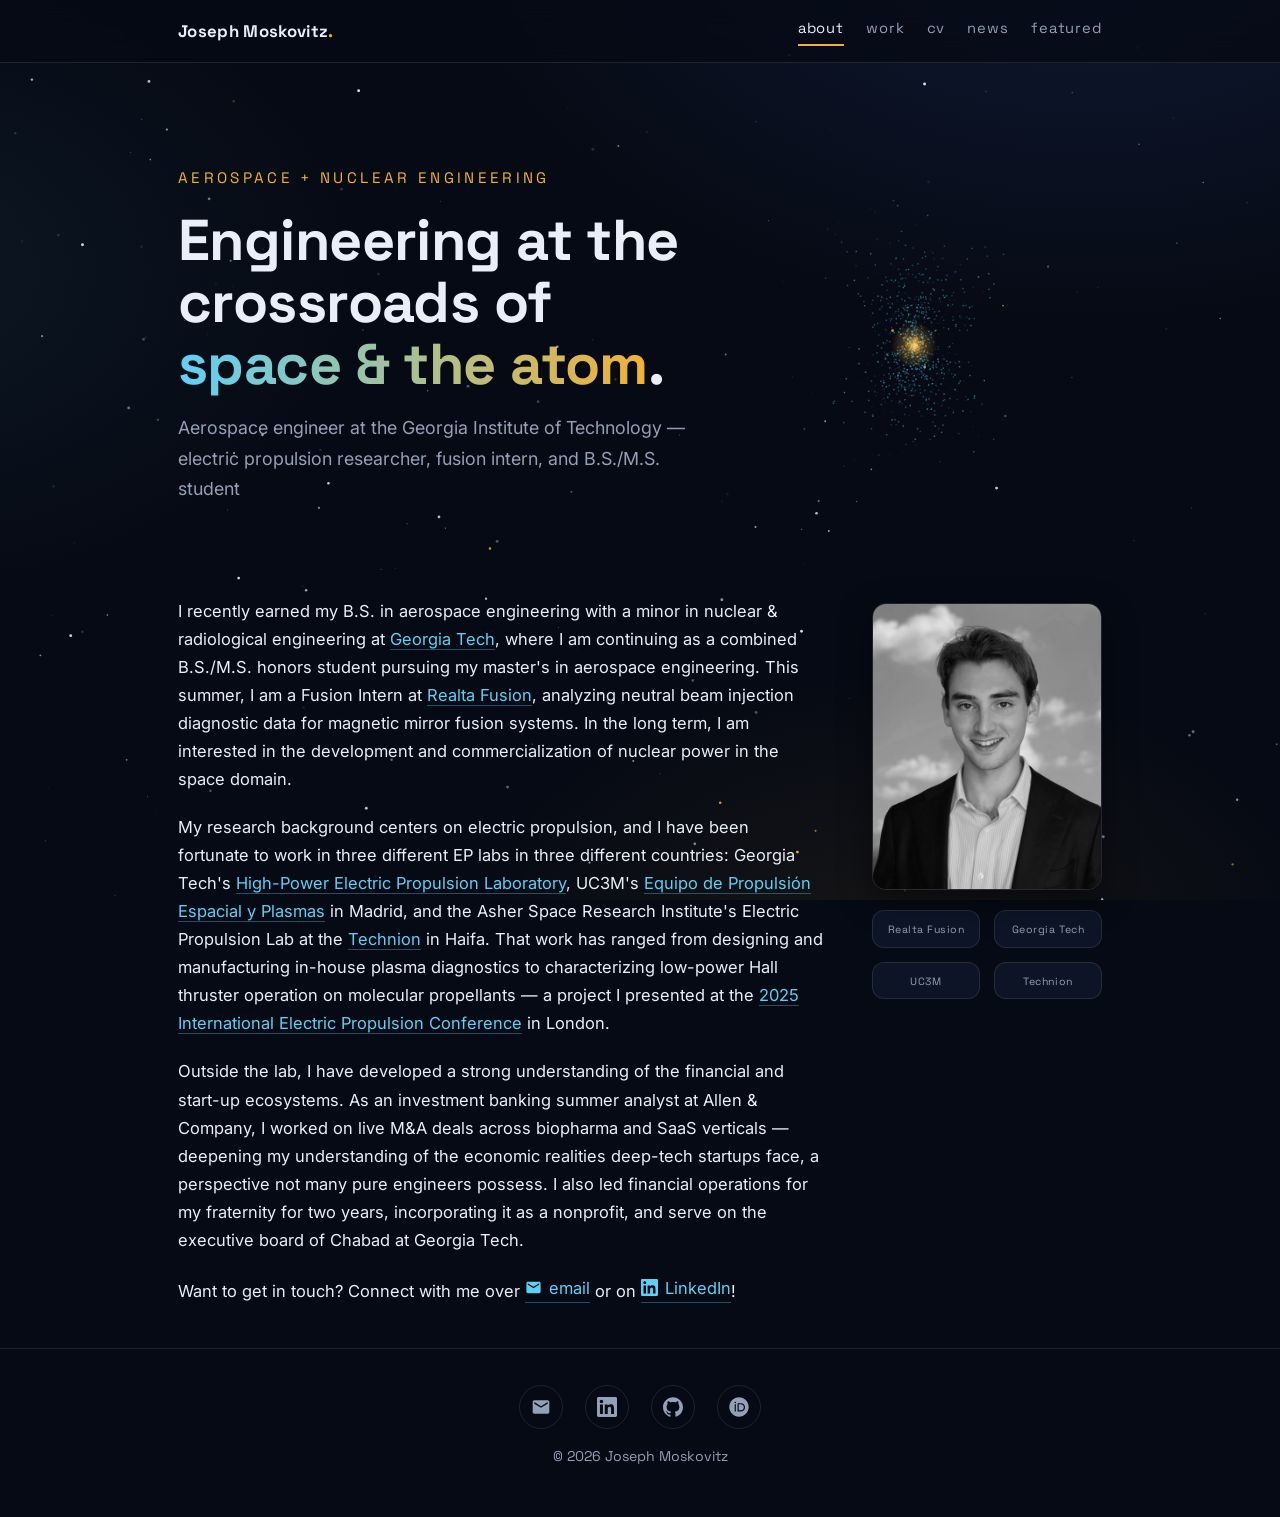
==== index.html @ 71349542 "Updated syllabi links, CV, forced animations" ====
<!DOCTYPE html>
<html lang="en">

<head>
  <meta charset="UTF-8">
  <meta name="viewport" content="width=device-width, initial-scale=1.0">
  <link rel="icon"
    href="data:image/svg+xml,%3Csvg xmlns='http://www.w3.org/2000/svg' viewBox='0 0 64 64'%3E%3Ccircle cx='32' cy='32' r='10' fill='%23f2b134'/%3E%3Cellipse cx='32' cy='32' rx='26' ry='11' fill='none' stroke='%235fd0f5' stroke-width='3' transform='rotate(30 32 32)'/%3E%3Cellipse cx='32' cy='32' rx='26' ry='11' fill='none' stroke='%235fd0f5' stroke-width='3' opacity='0.7' transform='rotate(-30 32 32)'/%3E%3C/svg%3E">
  <title>Joseph Moskovitz — Aerospace + Nuclear Engineering</title>
  <meta name="description"
    content="Joseph Moskovitz is an aerospace and nuclear engineer at the Georgia Institute of Technology working at the crossroads of space and nuclear technology.">
  <link rel="preconnect" href="https://fonts.googleapis.com">
  <link rel="preconnect" href="https://fonts.gstatic.com" crossorigin>
  <link
    href="https://fonts.googleapis.com/css2?family=Space+Grotesk:wght@400;500;700&family=Inter:wght@400;500;600&display=swap"
    rel="stylesheet">
  <link rel="stylesheet" href="assets/style.css">
</head>

<body>
  <canvas id="stars"></canvas>

  <nav class="site-nav">
    <div class="nav-inner">
      <a class="brand" href="index.html">Joseph Moskovitz<span class="dot">.</span></a>
      <div class="links">
        <a href="index.html" class="active">about</a>
        <a href="work.html">work</a>
        <a href="cv.html">cv</a>
        <a href="news.html">news</a>
        <a href="featured.html">featured</a>
      </div>
    </div>
  </nav>

  <main class="container">
    <section class="hero">
      <div>
        <div class="tagline">Aerospace + Nuclear Engineering</div>
        <h1>Engineering at the crossroads of <span class="grad">space&nbsp;&amp;&nbsp;the&nbsp;atom</span>.</h1>
        <p class="sub">Aerospace engineer at the Georgia Institute of Technology — electric propulsion researcher,
          fusion intern, and B.S./M.S. student</p>
      </div>
      <div class="cloud-wrap">
        <!-- electron probability cloud (1s core + 2p orbital), precesses and rotates on scroll — see assets/site.js -->
        <canvas id="cloud" aria-hidden="true"></canvas>
      </div>
    </section>

    <section class="about-grid reveal">
      <div class="prose">
        <p>I recently earned my B.S. in aerospace engineering with a minor in nuclear &amp; radiological engineering at
          <a href="https://www.gatech.edu/" target="_blank" rel="noopener">Georgia Tech</a>, where I am continuing as a
          combined B.S./M.S. honors student pursuing my master's in aerospace engineering. This summer, I am a Fusion
          Intern at <a href="https://realtafusion.com/" target="_blank" rel="noopener">Realta Fusion</a>, analyzing
          neutral beam injection diagnostic data for magnetic mirror fusion systems. In the long term, I am interested
          in the development and commercialization of nuclear power in the space domain.
        </p>

        <p>My research background centers on electric propulsion, and I have been fortunate to work in three different
          EP labs in three different countries: Georgia Tech's <a href="https://hpepl.ae.gatech.edu/" target="_blank"
            rel="noopener">High-Power Electric Propulsion Laboratory</a>, UC3M's <a href="https://ep2.uc3m.es/"
            target="_blank" rel="noopener">Equipo de Propulsión Espacial y Plasmas</a> in Madrid, and the Asher Space
          Research Institute's Electric Propulsion Lab at the <a href="https://www.technion.ac.il/en/" target="_blank"
            rel="noopener">Technion</a> in Haifa. That work has ranged from designing and manufacturing in-house plasma
          diagnostics to characterizing low-power Hall thruster operation on molecular propellants — a project I
          presented at the <a
            href="https://hpepl.ae.gatech.edu/sites/default/files/Conference%20Papers/iepc-2025-559.pdf" target="_blank"
            rel="noopener">2025 International Electric Propulsion Conference</a> in London.</p>

        <p>Outside the lab, I have developed a strong understanding of the financial and start-up ecosystems. As an
          investment banking summer analyst at Allen &amp; Company, I worked on live M&amp;A deals across biopharma and
          SaaS verticals — deepening my understanding of the economic realities deep-tech startups face, a perspective
          not many pure engineers possess. I also led financial operations for my fraternity for two years,
          incorporating it as a nonprofit, and serve on the executive board of Chabad at Georgia Tech.</p>

        <p>Want to get in touch? Connect with me over
          <a class="icon-link" href="mailto:jam.gatech.ae@gmail.com" target="_blank" rel="noopener"><svg
              viewBox="0 0 24 24" aria-hidden="true">
              <path
                d="M20 4H4c-1.1 0-1.99.9-1.99 2L2 18c0 1.1.9 2 2 2h16c1.1 0 2-.9 2-2V6c0-1.1-.9-2-2-2zm0 4-8 5-8-5V6l8 5 8-5v2z" />
            </svg>email</a>
          or on
          <a class="icon-link" href="https://www.linkedin.com/in/josephmoskovitz" target="_blank" rel="noopener"><svg
              viewBox="0 0 24 24" aria-hidden="true">
              <path
                d="M20.447 20.452h-3.554v-5.569c0-1.328-.027-3.037-1.852-3.037-1.853 0-2.136 1.445-2.136 2.939v5.667H9.351V9h3.414v1.561h.046c.477-.9 1.637-1.85 3.37-1.85 3.601 0 4.267 2.37 4.267 5.455v6.286zM5.337 7.433c-1.144 0-2.063-.926-2.063-2.065 0-1.138.92-2.063 2.063-2.063 1.14 0 2.064.925 2.064 2.063 0 1.139-.925 2.065-2.064 2.065zm1.782 13.019H3.555V9h3.564v11.452zM22.225 0H1.771C.792 0 0 .774 0 1.729v20.542C0 23.227.792 24 1.771 24h20.451C23.2 24 24 23.227 24 22.271V1.729C24 .774 23.2 0 22.225 0z" />
            </svg>LinkedIn</a>!
          <!-- or find my publications via
          <a class="icon-link" href="https://orcid.org/0009-0005-2993-5576" target="_blank" rel="noopener"><svg viewBox="0 0 512 512" aria-hidden="true"><path d="M294.75 188.19h-45.92V342h47.47c67.62 0 83.12-51.34 83.12-76.91 0-41.64-26.54-76.9-84.67-76.9zM256 8C119 8 8 119 8 256s111 248 248 248 248-111 248-248S393 8 256 8zM175.23 368.83h-29.34V187.42h29.34zM160.56 162.52a19.57 19.57 0 1 1 19.57-19.57 19.56 19.56 0 0 1-19.57 19.57zM300 369h-81V162.5h80.6c76.73 0 110.44 54.83 110.44 103.26C410 318.39 368.38 369 300 369z"/></svg>ORCID</a>! -->
        </p>
      </div>
      <aside>
        <figure class="portrait-wrap">
          <img class="portrait" src="assets/photo.jpg" alt="Joseph Moskovitz"
            onerror="this.parentElement.style.display='none'">
        </figure>
        <!-- affiliation logos: swap any src for a file in assets/logos/ to use official brand assets -->
        <div class="logo-strip">
          <a href="https://realtafusion.com/" target="_blank" rel="noopener" title="Realta Fusion"><img
              src="https://www.google.com/s2/favicons?domain=realtafusion.com&amp;sz=128" alt="" loading="lazy"
              onerror="this.style.display='none'"><span class="logo-name">Realta Fusion</span></a>
          <a href="https://www.gatech.edu/" target="_blank" rel="noopener" title="Georgia Tech"><img
              src="https://www.google.com/s2/favicons?domain=gatech.edu&amp;sz=128" alt="" loading="lazy"
              onerror="this.style.display='none'"><span class="logo-name">Georgia Tech</span></a>
          <a href="https://www.uc3m.es/" target="_blank" rel="noopener" title="Universidad Carlos III de Madrid"><img
              src="https://img.logo.dev/uc3m.es?token=live_6a1a28fd-6420-4492-aeb0-b297461d9de2&amp;size=128&amp;retina=true&amp;format=png"
              alt="" loading="lazy" onerror="this.style.display='none'"><span class="logo-name">UC3M</span></a>
          <a href="https://www.technion.ac.il/en/" target="_blank" rel="noopener"
            title="Technion — Israel Institute of Technology"><img
              src="https://img.logo.dev/technion.ac.il?token=live_6a1a28fd-6420-4492-aeb0-b297461d9de2&amp;size=128&amp;retina=true&amp;format=png"
              alt="" loading="lazy" onerror="this.style.display='none'"><span class="logo-name">Technion</span></a>
        </div>
      </aside>
    </section>
  </main>

  <footer>
    <div class="container">
      <div class="social">
        <a href="mailto:jam.gatech.ae@gmail.com" target="_blank" rel="noopener" aria-label="Email" title="Email"><svg
            viewBox="0 0 24 24">
            <path
              d="M20 4H4c-1.1 0-1.99.9-1.99 2L2 18c0 1.1.9 2 2 2h16c1.1 0 2-.9 2-2V6c0-1.1-.9-2-2-2zm0 4-8 5-8-5V6l8 5 8-5v2z" />
          </svg></a>
        <a href="https://www.linkedin.com/in/josephmoskovitz" target="_blank" rel="noopener" aria-label="LinkedIn"
          title="LinkedIn"><svg viewBox="0 0 24 24">
            <path
              d="M20.447 20.452h-3.554v-5.569c0-1.328-.027-3.037-1.852-3.037-1.853 0-2.136 1.445-2.136 2.939v5.667H9.351V9h3.414v1.561h.046c.477-.9 1.637-1.85 3.37-1.85 3.601 0 4.267 2.37 4.267 5.455v6.286zM5.337 7.433c-1.144 0-2.063-.926-2.063-2.065 0-1.138.92-2.063 2.063-2.063 1.14 0 2.064.925 2.064 2.063 0 1.139-.925 2.065-2.064 2.065zm1.782 13.019H3.555V9h3.564v11.452zM22.225 0H1.771C.792 0 0 .774 0 1.729v20.542C0 23.227.792 24 1.771 24h20.451C23.2 24 24 23.227 24 22.271V1.729C24 .774 23.2 0 22.225 0z" />
          </svg></a>
        <a href="https://github.com/jamgatechANRE" target="_blank" rel="noopener" aria-label="GitHub"
          title="GitHub"><svg viewBox="0 0 24 24">
            <path
              d="M12 .297c-6.63 0-12 5.373-12 12 0 5.303 3.438 9.8 8.205 11.385.6.113.82-.258.82-.577 0-.285-.01-1.04-.015-2.04-3.338.724-4.042-1.61-4.042-1.61C4.422 18.07 3.633 17.7 3.633 17.7c-1.087-.744.084-.729.084-.729 1.205.084 1.838 1.236 1.838 1.236 1.07 1.835 2.809 1.305 3.495.998.108-.776.417-1.305.76-1.605-2.665-.3-5.466-1.332-5.466-5.93 0-1.31.465-2.38 1.235-3.22-.135-.303-.54-1.523.105-3.176 0 0 1.005-.322 3.3 1.23.96-.267 1.98-.399 3-.405 1.02.006 2.04.138 3 .405 2.28-1.552 3.285-1.23 3.285-1.23.645 1.653.24 2.873.12 3.176.765.84 1.23 1.91 1.23 3.22 0 4.61-2.805 5.625-5.475 5.92.42.36.81 1.096.81 2.22 0 1.606-.015 2.896-.015 3.286 0 .315.21.69.825.57C20.565 22.092 24 17.592 24 12.297c0-6.627-5.373-12-12-12" />
          </svg></a>
        <a href="https://orcid.org/0009-0005-2993-5576" target="_blank" rel="noopener" aria-label="ORCID"
          title="ORCID"><svg viewBox="0 0 512 512">
            <path
              d="M294.75 188.19h-45.92V342h47.47c67.62 0 83.12-51.34 83.12-76.91 0-41.64-26.54-76.9-84.67-76.9zM256 8C119 8 8 119 8 256s111 248 248 248 248-111 248-248S393 8 256 8zM175.23 368.83h-29.34V187.42h29.34zM160.56 162.52a19.57 19.57 0 1 1 19.57-19.57 19.56 19.56 0 0 1-19.57 19.57zM300 369h-81V162.5h80.6c76.73 0 110.44 54.83 110.44 103.26C410 318.39 368.38 369 300 369z" />
          </svg></a>
      </div>
      <div class="copyright">© 2026 Joseph Moskovitz</div>
    </div>
  </footer>

  <script src="assets/site.js"></script>
</body>

</html>
---- assets/style.css ----
/* ============================================================
   Joseph Moskovitz — personal site
   Space + nuclear theme: deep-space background with parallax
   starfield (assets/site.js), reactor-gold + plasma-cyan accents.
   Colors/fonts are defined once in :root below.
   ============================================================ */

@font-face {
  font-family: "Twemoji Country Flags";
  src: url("https://cdn.jsdelivr.net/npm/country-flag-emoji-polyfill@0.1.4/dist/TwemojiCountryFlags.woff2") format("woff2");
  unicode-range: U+1F1E6-1F1FF, U+1F3F4, U+E0061-E007A, U+E007F;
  font-display: swap;
}

:root {
  --bg: #060a14;
  --bg-card: rgba(16, 26, 46, 0.72);
  --bg-card-hover: rgba(22, 34, 58, 0.85);
  --text: #e9eef8;
  --muted: #94a0b8;
  --rule: rgba(255, 255, 255, 0.10);
  --gold: #f2b134;        /* reactor glow */
  --cyan: #5fd0f5;        /* plasma */
  --font-head: "Space Grotesk", "Helvetica Neue", Arial, "Apple Color Emoji", "Noto Color Emoji", "Twemoji Country Flags", sans-serif;
  --font-body: "Inter", "Helvetica Neue", Arial, "Apple Color Emoji", "Noto Color Emoji", "Twemoji Country Flags", sans-serif;
  --max-width: 980px;
}

* { box-sizing: border-box; }
html { scroll-behavior: smooth; }

body {
  margin: 0;
  font-family: var(--font-body);
  font-size: 16.5px;
  line-height: 1.7;
  color: var(--text);
  background:
    radial-gradient(1100px 700px at 85% -10%, rgba(56, 89, 179, 0.20), transparent 60%),
    radial-gradient(900px 600px at -10% 30%, rgba(95, 208, 245, 0.07), transparent 55%),
    radial-gradient(800px 500px at 70% 105%, rgba(242, 177, 52, 0.07), transparent 55%),
    var(--bg);
  background-attachment: fixed;
}

/* starfield canvas sits behind everything */
#stars {
  position: fixed;
  inset: 0;
  z-index: 0;
  pointer-events: none;
}

.container {
  position: relative;
  z-index: 1;
  max-width: var(--max-width);
  margin: 0 auto;
  padding: 0 28px;
}

/* padding-top keeps heading margins from collapsing out of <main>,
   so absolutely-positioned page animations anchor to the true top */
main.container { padding-top: 6px; }

/* ---------- sticky nav ---------- */
nav.site-nav {
  position: sticky;
  top: 0;
  z-index: 10;
  backdrop-filter: blur(14px);
  -webkit-backdrop-filter: blur(14px);
  background: rgba(6, 10, 20, 0.75);
  border-bottom: 1px solid var(--rule);
}

nav.site-nav .nav-inner {
  max-width: var(--max-width);
  margin: 0 auto;
  padding: 16px 28px;
  display: flex;
  align-items: center;
  justify-content: space-between;
  gap: 16px;
}

nav.site-nav .brand {
  font-family: var(--font-head);
  font-weight: 700;
  font-size: 1.05rem;
  letter-spacing: 0.02em;
  color: var(--text);
  text-decoration: none;
  white-space: nowrap;
}

nav.site-nav .brand .dot { color: var(--gold); }

nav.site-nav .links {
  display: flex;
  gap: 22px;
  font-family: var(--font-head);
  font-size: 0.92rem;
  text-transform: lowercase;
  letter-spacing: 0.06em;
}

nav.site-nav .links a {
  color: var(--muted);
  text-decoration: none;
  padding-bottom: 3px;
  border-bottom: 2px solid transparent;
  transition: color 0.2s ease, border-color 0.2s ease;
}

nav.site-nav .links a:hover { color: var(--text); }
nav.site-nav .links a.active { color: var(--text); border-bottom-color: var(--gold); }

/* ---------- hero (index) ---------- */
.hero {
  position: relative;
  padding: 96px 0 72px;
  display: grid;
  grid-template-columns: 1.35fr 1fr;
  gap: 40px;
  align-items: center;
}

.hero h1 {
  font-family: var(--font-head);
  font-size: clamp(2.4rem, 6vw, 3.6rem);
  font-weight: 700;
  line-height: 1.08;
  margin: 0 0 18px;
  letter-spacing: -0.01em;
}

.hero h1 .grad {
  background: linear-gradient(90deg, var(--cyan), var(--gold));
  -webkit-background-clip: text;
  background-clip: text;
  color: transparent;
}

.hero .tagline {
  font-family: var(--font-head);
  font-size: 0.95rem;
  letter-spacing: 0.22em;
  text-transform: uppercase;
  color: var(--gold);
  margin-bottom: 18px;
}

.hero .sub { color: var(--muted); font-size: 1.12rem; max-width: 34em; }

/* electron cloud graphic — drawn on canvas by site.js */
.cloud-wrap { display: flex; justify-content: center; }
#cloud { width: min(340px, 72vw); height: auto; aspect-ratio: 1; }

/* per-page animation / decor, top-right of main, above the heading zone */
.page-anim, .page-decor {
  position: absolute;
  top: -2px;
  right: 12px;
  pointer-events: none;
  opacity: 0.9;
}

/* keep the magnetar graphic anchored while making it visually larger */
.page-anim[data-anim="magnetar"] {
  transform: scale(2);
  transform-origin: top right;
}

@media (max-width: 900px) { .page-anim, .page-decor { display: none; } }

/* ---------- about layout: text left, portrait on the right ---------- */
.about-grid {
  display: grid;
  grid-template-columns: minmax(0, 1fr) 230px;
  gap: 48px;
  align-items: start;
  margin-bottom: 24px;
}

.portrait-wrap { margin: 6px 0 0; }

.portrait {
  width: 100%;
  border-radius: 14px;
  filter: grayscale(100%);
  border: 1px solid var(--rule);
  box-shadow: 0 10px 34px rgba(0, 0, 0, 0.45);
  transition: filter 0.4s ease;
  display: block;
}

.portrait:hover { filter: grayscale(35%); }

@media (max-width: 720px) {
  .about-grid { grid-template-columns: 1fr; gap: 8px; }
  .portrait-wrap { order: -1; display: flex; justify-content: center; margin-bottom: 24px; }
  .portrait { width: min(240px, 70vw); }
}

/* affiliation logos under the portrait */
.logo-strip {
  display: grid;
  grid-template-columns: 1fr 1fr;
  gap: 14px;
  margin-top: 20px;
}

.logo-strip a {
  display: flex;
  flex-direction: column;
  align-items: center;
  justify-content: center;
  gap: 8px;
  background: var(--bg-card);
  border: 1px solid var(--rule);
  border-radius: 12px;
  padding: 12px 8px 10px;
  transition: border-color 0.2s ease, transform 0.2s ease;
}

.logo-strip a:hover { border-color: rgba(242, 177, 52, 0.45); transform: translateY(-2px); }

.logo-strip img {
  width: 30px;
  height: 30px;
  object-fit: contain;
  border-radius: 6px;
  filter: grayscale(1) brightness(1.15);
  opacity: 0.85;
  transition: filter 0.25s ease, opacity 0.25s ease;
}

.logo-strip a:hover img { filter: none; opacity: 1; }

.logo-strip .logo-name {
  font-family: var(--font-head);
  font-size: 0.66rem;
  letter-spacing: 0.05em;
  text-align: center;
  color: var(--muted);
  line-height: 1.3;
}

.logo-strip a:hover .logo-name { color: var(--text); }

@media (max-width: 720px) {
  .logo-strip { grid-template-columns: repeat(4, 1fr); max-width: 400px; margin: 20px auto 0; }
}

/* page headings */
h1.page-heading {
  font-family: var(--font-head);
  font-size: clamp(1.9rem, 4.5vw, 2.6rem);
  font-weight: 700;
  margin: 58px 0 10px;
  letter-spacing: -0.01em;
}

h1.page-heading::after {
  content: "";
  display: block;
  width: 64px;
  height: 3px;
  margin-top: 14px;
  border-radius: 2px;
  background: linear-gradient(90deg, var(--cyan), var(--gold));
}

.page-sub { color: var(--muted); max-width: 46em; margin-bottom: 40px; }

h2 {
  font-family: var(--font-head);
  font-size: 1.25rem;
  font-weight: 700;
  margin: 48px 0 10px;
}

p { margin: 0 0 20px; }

a { color: var(--cyan); text-decoration: none; }
a:hover { color: var(--gold); }

main .prose a { border-bottom: 1px solid rgba(95, 208, 245, 0.35); }
main .prose a:hover { border-bottom-color: rgba(242, 177, 52, 0.6); }

.prose { max-width: 46em; }
.muted { color: var(--muted); }

/* ---------- scroll-reveal ---------- */
.reveal {
  opacity: 0;
  transform: translateY(26px);
  transition: opacity 0.7s ease, transform 0.7s ease;
}
.reveal.visible { opacity: 1; transform: none; }

@media (prefers-reduced-motion: reduce) {
  .reveal { opacity: 1; transform: none; transition: none; }
}

/* ---------- work + featured cards ---------- */
.card-grid, .featured-grid {
  display: grid;
  grid-template-columns: repeat(auto-fill, minmax(290px, 1fr));
  gap: 26px;
  padding: 0;
  margin: 0 0 64px;
  list-style: none;
}

.featured-grid { grid-template-columns: repeat(auto-fill, minmax(300px, 1fr)); }

.card {
  display: flex;
  flex-direction: column;
  background: var(--bg-card);
  border: 1px solid var(--rule);
  border-radius: 16px;
  overflow: hidden;
  transition: transform 0.25s ease, border-color 0.25s ease, box-shadow 0.25s ease, background 0.25s ease;
}

.card:hover {
  transform: translateY(-5px);
  border-color: rgba(95, 208, 245, 0.45);
  box-shadow: 0 14px 44px rgba(0, 0, 0, 0.5), 0 0 24px rgba(95, 208, 245, 0.08);
  background: var(--bg-card-hover);
}

.card .thumb {
  display: block;
  aspect-ratio: 16 / 10;
  overflow: hidden;
  border-bottom: 1px solid var(--rule);
  background: #0d1526;
  position: relative;
}

.card .thumb img {
  width: 100%;
  height: 100%;
  object-fit: cover;
  object-position: top center;
  transition: transform 0.4s ease;
}

.card:hover .thumb img { transform: scale(1.04); }

/* featured (social) thumbs: portrait ratio, never cropped — the whole
   image is shown (letterboxed on the dark card if ratios differ) */
.feat-thumb { aspect-ratio: 4 / 5; }
.card .feat-thumb img { object-fit: contain; object-position: center; }
.card:hover .feat-thumb img { transform: none; }
.feat-thumb .feat-ph { display: none; }

.feat-thumb.placeholder {
  display: flex;
  align-items: center;
  justify-content: center;
  background:
    radial-gradient(400px 260px at 20% 0%, rgba(95, 208, 245, 0.12), transparent 60%),
    radial-gradient(400px 260px at 85% 100%, rgba(242, 177, 52, 0.12), transparent 60%),
    #0d1526;
}

.feat-thumb.placeholder .feat-ph {
  display: flex;
  flex-direction: column;
  align-items: center;
  gap: 10px;
  color: var(--muted);
  font-family: var(--font-head);
  font-size: 0.8rem;
  text-align: center;
  line-height: 1.5;
}

.feat-thumb.placeholder .feat-ph svg { width: 34px; height: 34px; fill: var(--muted); }

.card .card-body { padding: 20px 22px 22px; display: flex; flex-direction: column; flex: 1; }

.chip {
  align-self: flex-start;
  font-family: var(--font-head);
  font-size: 0.7rem;
  font-weight: 500;
  letter-spacing: 0.14em;
  text-transform: uppercase;
  color: var(--gold);
  border: 1px solid rgba(242, 177, 52, 0.4);
  border-radius: 999px;
  padding: 3px 11px;
  margin-bottom: 12px;
}

.chip.ig-chip { display: inline-flex; align-items: center; gap: 6px; }
.chip.ig-chip svg { width: 12px; height: 12px; fill: var(--gold); }

.card .card-title {
  font-family: var(--font-head);
  font-size: 1.08rem;
  font-weight: 700;
  line-height: 1.35;
  margin: 0 0 6px;
  color: var(--text);
}

.card .card-meta { font-size: 0.8rem; color: var(--muted); margin-bottom: 10px; }
.card .card-desc { font-size: 0.92rem; color: #c4cdde; margin: 0 0 16px; flex: 1; }

.card .card-links { display: flex; flex-wrap: wrap; gap: 8px 18px; font-family: var(--font-head); font-size: 0.86rem; }
.card .card-links a::after { content: " →"; }

/* ---------- click-to-play video embed ---------- */
.video-embed {
  position: relative;
  aspect-ratio: 16 / 9;
  border-radius: 10px;
  overflow: hidden;
  border: 1px solid var(--rule);
  background: #000;
  cursor: pointer;
  margin: 0 0 16px;
}

.video-embed img {
  width: 100%;
  height: 100%;
  object-fit: cover;
  opacity: 0.85;
  transition: opacity 0.25s ease, transform 0.3s ease;
}

.video-embed:hover img { opacity: 1; transform: scale(1.03); }

.video-embed .play-btn {
  position: absolute;
  top: 50%;
  left: 50%;
  transform: translate(-50%, -50%);
  width: 52px;
  height: 38px;
  border-radius: 10px;
  background: rgba(6, 10, 20, 0.8);
  border: 1px solid rgba(242, 177, 52, 0.6);
  transition: background 0.2s ease, border-color 0.2s ease;
}

.video-embed .play-btn::after {
  content: "";
  position: absolute;
  top: 50%;
  left: 50%;
  transform: translate(-40%, -50%);
  border-left: 14px solid var(--gold);
  border-top: 9px solid transparent;
  border-bottom: 9px solid transparent;
}

.video-embed:hover .play-btn { background: rgba(6, 10, 20, 0.95); border-color: var(--gold); }

.video-embed iframe { width: 100%; height: 100%; border: 0; }

/* ---------- news list ---------- */
.news-list { list-style: none; margin: 0 0 64px; padding: 0; }

.news-list li {
  display: grid;
  grid-template-columns: 150px 170px 1fr;
  gap: 22px;
  padding: 26px 0;
  border-bottom: 1px solid var(--rule);
  align-items: start;
}

.news-list li.no-thumb { grid-template-columns: 150px 1fr; }

.news-list .when {
  font-family: var(--font-head);
  font-size: 0.82rem;
  letter-spacing: 0.08em;
  text-transform: uppercase;
  color: var(--muted);
  padding-top: 4px;
}

.news-list .outlet { color: var(--gold); display: block; }

.news-thumb {
  display: block;
  aspect-ratio: 4 / 3;
  overflow: hidden;
  border-radius: 12px;
  border: 1px solid var(--rule);
  background: #0d1526;
}

.news-thumb img {
  width: 100%;
  height: 100%;
  object-fit: cover;
  transition: transform 0.35s ease;
}

.news-thumb:hover img { transform: scale(1.05); }

.news-list .news-title {
  font-family: var(--font-head);
  font-size: 1.12rem;
  font-weight: 700;
  line-height: 1.4;
  margin: 0 0 6px;
}

.news-list .news-title a { color: var(--text); }
.news-list .news-title a:hover { color: var(--cyan); }
.news-list .news-desc { margin: 0; font-size: 0.94rem; color: #c4cdde; }

@media (max-width: 680px) {
  .news-list li, .news-list li.no-thumb { grid-template-columns: 1fr; gap: 10px; }
  .news-thumb { max-width: 320px; }
}

/* ---------- buttons + pdf ---------- */
.btn {
  display: inline-flex;
  align-items: center;
  gap: 8px;
  font-family: var(--font-head);
  font-size: 0.92rem;
  font-weight: 500;
  color: var(--bg);
  background: linear-gradient(90deg, var(--cyan), #8fdcf8);
  border-radius: 999px;
  padding: 10px 22px;
  margin: 0 12px 12px 0;
  transition: transform 0.2s ease, box-shadow 0.2s ease;
}

.btn:hover { color: var(--bg); transform: translateY(-2px); box-shadow: 0 8px 26px rgba(95, 208, 245, 0.3); }

.btn.gold { background: linear-gradient(90deg, var(--gold), #f8cf74); }
.btn.gold:hover { box-shadow: 0 8px 26px rgba(242, 177, 52, 0.3); }

.pdf-frame {
  width: 100%;
  height: 900px;
  border: 1px solid var(--rule);
  border-radius: 12px;
  margin: 16px 0 40px;
  background: #0d1526;
}

@media (max-width: 640px) { .pdf-frame { height: 520px; } }

/* ---------- tabs (cv page) ---------- */
.tabs {
  display: flex;
  gap: 6px;
  border-bottom: 1px solid var(--rule);
  margin-top: 26px;
}

.tab-btn {
  font-family: var(--font-head);
  font-size: 0.95rem;
  letter-spacing: 0.06em;
  text-transform: lowercase;
  color: var(--muted);
  background: none;
  border: none;
  border-bottom: 2px solid transparent;
  padding: 10px 18px;
  cursor: pointer;
  transition: color 0.2s ease, border-color 0.2s ease;
}

.tab-btn:hover { color: var(--text); }
.tab-btn.active { color: var(--text); border-bottom-color: var(--gold); }

.tab-pane { display: none; }
.tab-pane.active { display: block; }

/* ---------- coursework table ---------- */
.course-stats { display: flex; flex-wrap: wrap; gap: 12px; margin-bottom: 18px; }

.course-stats .stat {
  font-family: var(--font-head);
  font-size: 0.85rem;
  color: var(--muted);
  background: var(--bg-card);
  border: 1px solid var(--rule);
  border-radius: 999px;
  padding: 6px 16px;
}

.course-stats .stat strong { color: var(--gold); font-weight: 700; }

.course-controls { display: flex; flex-wrap: wrap; gap: 12px; margin-bottom: 20px; align-items: center; }

.course-controls input[type="search"],
.course-controls select {
  font-family: var(--font-body);
  font-size: 0.92rem;
  color: var(--text);
  background: var(--bg-card);
  border: 1px solid var(--rule);
  border-radius: 10px;
  padding: 10px 14px;
  outline: none;
  transition: border-color 0.2s ease, opacity 0.2s ease;
}

.course-controls input[type="search"] { flex: 1 1 240px; }
.course-controls select { flex: 0 1 auto; }
.course-controls input:focus, .course-controls select:focus { border-color: rgba(95, 208, 245, 0.5); }
.course-controls select:disabled { opacity: 0.35; cursor: not-allowed; }
.course-controls select option { background: #0d1526; }

/* segmented toggle: gt credit ↔ ap exams */
.seg-toggle {
  display: inline-flex;
  background: var(--bg-card);
  border: 1px solid var(--rule);
  border-radius: 999px;
  padding: 3px;
}

.seg-btn {
  font-family: var(--font-head);
  font-size: 0.82rem;
  letter-spacing: 0.05em;
  text-transform: lowercase;
  color: var(--muted);
  background: none;
  border: none;
  border-radius: 999px;
  padding: 7px 16px;
  cursor: pointer;
  transition: color 0.2s ease, background 0.2s ease;
}

.seg-btn:hover { color: var(--text); }

.seg-btn.active {
  color: var(--bg);
  background: linear-gradient(90deg, var(--gold), #f8cf74);
  font-weight: 700;
}

/* SAT strip — standardized testing, below the AP table, AP view only */
.sat-strip {
  display: none;
  flex-wrap: wrap;
  align-items: baseline;
  gap: 10px 22px;
  background: linear-gradient(90deg, rgba(242, 177, 52, 0.10), rgba(95, 208, 245, 0.06));
  border: 1px solid rgba(242, 177, 52, 0.35);
  border-left: 4px solid var(--gold);
  border-radius: 12px;
  padding: 14px 20px;
  margin-top: 20px;
}

.sat-strip.show { display: flex; }

.sat-strip .sat-label {
  font-family: var(--font-head);
  font-size: 0.72rem;
  font-weight: 500;
  letter-spacing: 0.16em;
  text-transform: uppercase;
  color: var(--gold);
}

.sat-strip .sat-score {
  font-family: var(--font-head);
  font-size: 1.15rem;
  color: var(--text);
}

.sat-strip .sat-score strong { color: var(--gold); font-size: 1.35rem; }
.sat-strip .sat-outof { color: var(--muted); font-size: 0.85rem; }
.sat-strip .sat-detail { color: var(--muted); font-size: 0.88rem; }

.table-wrap {
  overflow-x: auto;
  border: 1px solid var(--rule);
  border-radius: 14px;
  background: var(--bg-card);
}

.course-table { width: 100%; border-collapse: collapse; font-size: 0.92rem; }

.course-table th {
  font-family: var(--font-head);
  font-size: 0.75rem;
  letter-spacing: 0.12em;
  text-transform: uppercase;
  color: var(--muted);
  text-align: left;
  padding: 14px 16px;
  border-bottom: 1px solid var(--rule);
  cursor: pointer;
  user-select: none;
  white-space: nowrap;
  position: sticky;
  top: 0;
  background: #0d1526;
}

.course-table th:hover { color: var(--cyan); }
.course-table th.sort-asc::after  { content: " ↑"; color: var(--gold); }
.course-table th.sort-desc::after { content: " ↓"; color: var(--gold); }

.course-table td {
  padding: 11px 16px;
  border-bottom: 1px solid rgba(255, 255, 255, 0.05);
  white-space: nowrap;
}

.course-table .title-cell { white-space: normal; min-width: 200px; }
.course-table .title-cell .equiv { color: var(--muted); font-size: 0.85em; }
.course-table .sem-cell { color: var(--muted); font-size: 0.85rem; }
.course-table .num-col { text-align: right; }
.course-table tbody tr { transition: background 0.15s ease; }
.course-table tbody tr:hover { background: rgba(95, 208, 245, 0.06); }
.course-table tbody tr:last-child td { border-bottom: none; }

.course-link { border-bottom: 1px dotted rgba(95, 208, 245, 0.5); }
.course-link:hover { border-bottom-color: var(--gold); }

.grade {
  display: inline-block;
  font-family: var(--font-head);
  font-weight: 700;
  font-size: 0.8rem;
  border-radius: 6px;
  padding: 2px 9px;
}

.grade-A, .grade-5 { color: var(--gold); background: rgba(242, 177, 52, 0.12); border: 1px solid rgba(242, 177, 52, 0.35); }
.grade-T, .grade-GT, .grade-4, .grade-Pass { color: var(--cyan); background: rgba(95, 208, 245, 0.10); border: 1px solid rgba(95, 208, 245, 0.3); }
.grade-V  { color: var(--muted); background: rgba(255, 255, 255, 0.05); border: 1px solid var(--rule); }

/* ---------- footer ---------- */
footer {
  position: relative;
  z-index: 1;
  margin-top: 24px;
  border-top: 1px solid var(--rule);
  background: rgba(6, 10, 20, 0.6);
  text-align: center;
  padding: 36px 0 48px;
  font-family: var(--font-head);
  font-size: 0.88rem;
  color: var(--muted);
}

.social {
  display: flex;
  justify-content: center;
  gap: 22px;
  margin-bottom: 16px;
}

.social a {
  display: inline-flex;
  align-items: center;
  justify-content: center;
  width: 44px;
  height: 44px;
  border-radius: 50%;
  border: 1px solid var(--rule);
  color: var(--muted);
  transition: color 0.2s ease, border-color 0.2s ease, transform 0.2s ease, box-shadow 0.2s ease;
}

.social a:hover {
  color: var(--gold);
  border-color: rgba(242, 177, 52, 0.5);
  transform: translateY(-3px);
  box-shadow: 0 6px 18px rgba(242, 177, 52, 0.15);
}

.social svg { width: 20px; height: 20px; fill: currentColor; }

/* inline icon links (about page) */
.icon-link { display: inline-flex; align-items: center; gap: 7px; }
.icon-link svg { width: 17px; height: 17px; fill: currentColor; }

/* ---------- responsive hero ---------- */
@media (max-width: 800px) {
  .hero { grid-template-columns: 1fr; padding: 64px 0 40px; text-align: center; }
  .hero .sub { margin: 0 auto; }
  .cloud-wrap { order: -1; }
  #cloud { width: min(240px, 60vw); }
  nav.site-nav .links { gap: 14px; font-size: 0.85rem; }
}
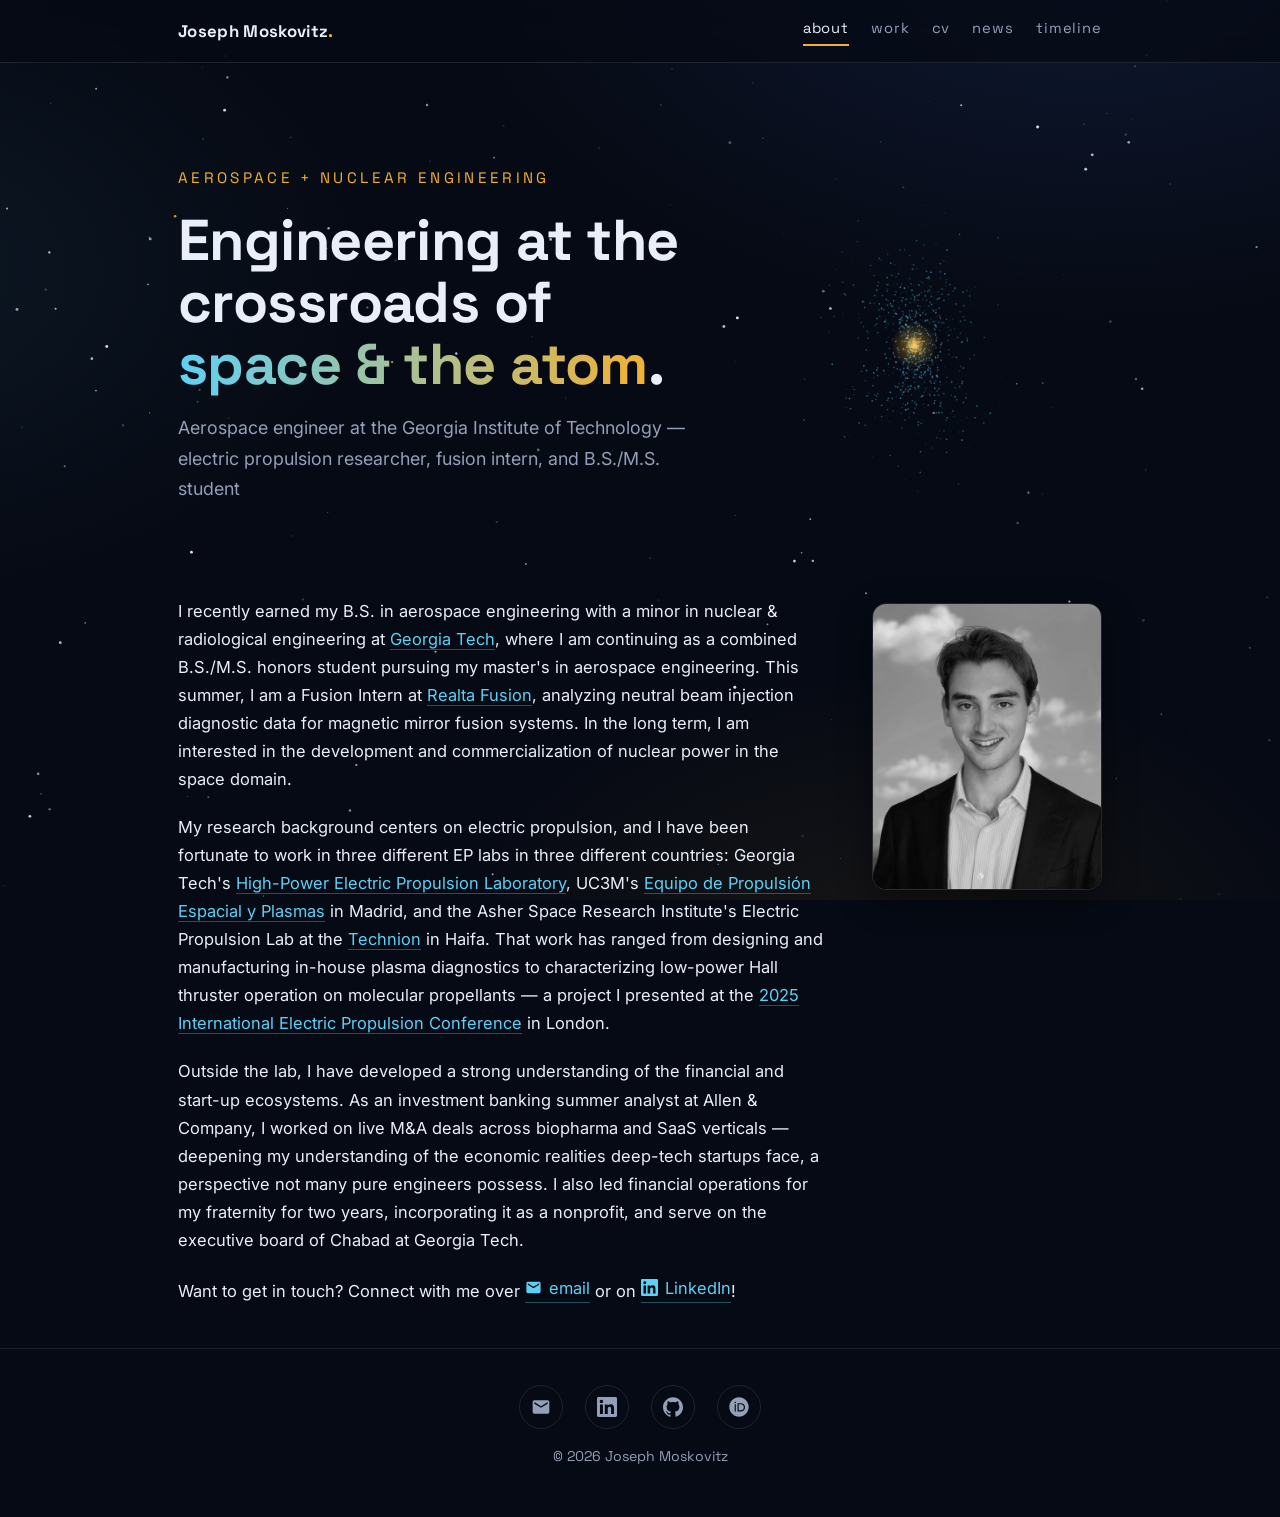
==== commit 03a5f6d7: "Created Timeline" ====
--- a/index.html
+++ b/index.html
@@ -28,7 +28,7 @@
         <a href="work.html">work</a>
         <a href="cv.html">cv</a>
         <a href="news.html">news</a>
-        <a href="featured.html">featured</a>
+        <a href="timeline.html">timeline</a>
       </div>
     </div>
   </nav>
@@ -95,22 +95,6 @@
           <img class="portrait" src="assets/photo.jpg" alt="Joseph Moskovitz"
             onerror="this.parentElement.style.display='none'">
         </figure>
-        <!-- affiliation logos: swap any src for a file in assets/logos/ to use official brand assets -->
-        <div class="logo-strip">
-          <a href="https://realtafusion.com/" target="_blank" rel="noopener" title="Realta Fusion"><img
-              src="https://www.google.com/s2/favicons?domain=realtafusion.com&amp;sz=128" alt="" loading="lazy"
-              onerror="this.style.display='none'"><span class="logo-name">Realta Fusion</span></a>
-          <a href="https://www.gatech.edu/" target="_blank" rel="noopener" title="Georgia Tech"><img
-              src="https://www.google.com/s2/favicons?domain=gatech.edu&amp;sz=128" alt="" loading="lazy"
-              onerror="this.style.display='none'"><span class="logo-name">Georgia Tech</span></a>
-          <a href="https://www.uc3m.es/" target="_blank" rel="noopener" title="Universidad Carlos III de Madrid"><img
-              src="https://img.logo.dev/uc3m.es?token=live_6a1a28fd-6420-4492-aeb0-b297461d9de2&amp;size=128&amp;retina=true&amp;format=png"
-              alt="" loading="lazy" onerror="this.style.display='none'"><span class="logo-name">UC3M</span></a>
-          <a href="https://www.technion.ac.il/en/" target="_blank" rel="noopener"
-            title="Technion — Israel Institute of Technology"><img
-              src="https://img.logo.dev/technion.ac.il?token=live_6a1a28fd-6420-4492-aeb0-b297461d9de2&amp;size=128&amp;retina=true&amp;format=png"
-              alt="" loading="lazy" onerror="this.style.display='none'"><span class="logo-name">Technion</span></a>
-        </div>
       </aside>
     </section>
   </main>
--- a/assets/style.css
+++ b/assets/style.css
@@ -203,56 +203,6 @@
   .portrait { width: min(240px, 70vw); }
 }
 
-/* affiliation logos under the portrait */
-.logo-strip {
-  display: grid;
-  grid-template-columns: 1fr 1fr;
-  gap: 14px;
-  margin-top: 20px;
-}
-
-.logo-strip a {
-  display: flex;
-  flex-direction: column;
-  align-items: center;
-  justify-content: center;
-  gap: 8px;
-  background: var(--bg-card);
-  border: 1px solid var(--rule);
-  border-radius: 12px;
-  padding: 12px 8px 10px;
-  transition: border-color 0.2s ease, transform 0.2s ease;
-}
-
-.logo-strip a:hover { border-color: rgba(242, 177, 52, 0.45); transform: translateY(-2px); }
-
-.logo-strip img {
-  width: 30px;
-  height: 30px;
-  object-fit: contain;
-  border-radius: 6px;
-  filter: grayscale(1) brightness(1.15);
-  opacity: 0.85;
-  transition: filter 0.25s ease, opacity 0.25s ease;
-}
-
-.logo-strip a:hover img { filter: none; opacity: 1; }
-
-.logo-strip .logo-name {
-  font-family: var(--font-head);
-  font-size: 0.66rem;
-  letter-spacing: 0.05em;
-  text-align: center;
-  color: var(--muted);
-  line-height: 1.3;
-}
-
-.logo-strip a:hover .logo-name { color: var(--text); }
-
-@media (max-width: 720px) {
-  .logo-strip { grid-template-columns: repeat(4, 1fr); max-width: 400px; margin: 20px auto 0; }
-}
-
 /* page headings */
 h1.page-heading {
   font-family: var(--font-head);
@@ -548,16 +498,33 @@
 .btn.gold { background: linear-gradient(90deg, var(--gold), #f8cf74); }
 .btn.gold:hover { box-shadow: 0 8px 26px rgba(242, 177, 52, 0.3); }
 
-.pdf-frame {
+/* CV pages rendered by pdf.js — each page is a canvas "sheet" */
+.pdf-pages {
+  display: flex;
+  flex-direction: column;
+  gap: 20px;
+  margin: 16px 0 48px;
+}
+
+.pdf-pages canvas {
+  display: block;
   width: 100%;
-  height: 900px;
-  border: 1px solid var(--rule);
+  height: auto;
   border-radius: 12px;
-  margin: 16px 0 40px;
-  background: #0d1526;
-}
-
-@media (max-width: 640px) { .pdf-frame { height: 520px; } }
+  border: 1px solid var(--rule);
+  background: #fff;
+  box-shadow: 0 12px 38px rgba(0, 0, 0, 0.5);
+}
+
+.pdf-status {
+  color: var(--muted);
+  text-align: center;
+  padding: 42px 24px;
+  background: var(--bg-card);
+  border: 1px solid var(--rule);
+  border-radius: 12px;
+  margin: 0;
+}
 
 /* ---------- tabs (cv page) ---------- */
 .tabs {
@@ -749,6 +716,551 @@
 .grade-T, .grade-GT, .grade-4, .grade-Pass { color: var(--cyan); background: rgba(95, 208, 245, 0.10); border: 1px solid rgba(95, 208, 245, 0.3); }
 .grade-V  { color: var(--muted); background: rgba(255, 255, 255, 0.05); border: 1px solid var(--rule); }
 
+/* ============================================================
+   TIMELINE (timeline.html) — mission-log style vertical timeline.
+   Present at the top, past at the bottom. A glowing "comet"
+   descends the spine as you scroll; experience windows render
+   as orbit-track bars beside the spine; LinkedIn posts are
+   cards on the right. Geometry (x/y) is computed in the page
+   script; this file only styles the pieces.
+   ============================================================ */
+
+.tl-controls {
+  display: flex;
+  flex-wrap: wrap;
+  align-items: center;
+  gap: 14px 26px;
+  margin: -14px 0 30px;
+}
+
+.tl-legend {
+  display: flex;
+  flex-wrap: wrap;
+  gap: 10px 18px;
+  font-family: var(--font-head);
+  font-size: 0.78rem;
+  letter-spacing: 0.06em;
+  color: var(--muted);
+}
+
+.tl-legend .key.off { display: none; }
+
+.tl-legend .key { display: inline-flex; align-items: center; gap: 7px; }
+
+.tl-legend .swatch {
+  width: 10px;
+  height: 10px;
+  border-radius: 3px;
+  box-shadow: 0 0 8px currentColor;
+}
+
+.tl-cat-research  { color: var(--cyan); }
+.tl-cat-industry  { color: var(--gold); }
+.tl-cat-education { color: #a88bfa; }
+.tl-cat-community { color: #f07fa8; }
+.tl-legend .swatch { background: currentColor; }
+
+.tl-wrap { position: relative; margin: 8px 0 90px; }
+
+/* spine: faint track + glowing progress line + comet head */
+.tl-track {
+  position: absolute;
+  top: 0;
+  width: 2px;
+  background: rgba(148, 160, 184, 0.18);
+  border-radius: 2px;
+}
+
+/* the path already flown: from ignition (bottom) up to the comet */
+.tl-progress {
+  position: absolute;
+  width: 2px;
+  height: 0;
+  border-radius: 2px;
+  background: linear-gradient(180deg, var(--gold), var(--cyan) 45%, rgba(95, 208, 245, 0.12));
+  box-shadow: 0 0 12px rgba(242, 177, 52, 0.3);
+}
+
+.tl-comet {
+  position: absolute;
+  width: 26px;
+  height: 26px;
+  margin: -13px 0 0 -12px;
+  pointer-events: none;
+  z-index: 3;
+}
+
+.tl-comet::before {
+  /* exhaust plume pointing down — the comet is ascending from ignition */
+  content: "";
+  position: absolute;
+  left: 50%;
+  top: 50%;
+  width: 2px;
+  height: 46px;
+  transform: translateX(-50%);
+  background: linear-gradient(180deg, rgba(248, 207, 116, 0.9), rgba(248, 207, 116, 0));
+}
+
+.tl-comet::after {
+  content: "";
+  position: absolute;
+  inset: 6px;
+  border-radius: 50%;
+  background: radial-gradient(circle, #fff7e0 0%, #f8cf74 40%, rgba(242, 177, 52, 0) 75%);
+  box-shadow: 0 0 18px rgba(242, 177, 52, 0.9), 0 0 40px rgba(242, 177, 52, 0.4);
+}
+
+/* "now" cap at the top and "launch" cap at the bottom of the spine */
+.tl-cap {
+  position: absolute;
+  transform: translate(-50%, -50%);
+  font-family: var(--font-head);
+  font-size: 0.7rem;
+  letter-spacing: 0.22em;
+  text-transform: uppercase;
+  color: var(--gold);
+  background: var(--bg);
+  border: 1px solid rgba(242, 177, 52, 0.5);
+  border-radius: 999px;
+  padding: 3px 12px;
+  white-space: nowrap;
+  z-index: 4;
+}
+
+.tl-cap.pulse { animation: tl-pulse 2.4s ease-in-out infinite; }
+
+/* dashed tail below the ignition node for pre-high-school items */
+.tl-track-pre {
+  position: absolute;
+  width: 0;
+  border-left: 2px dashed rgba(148, 160, 184, 0.35);
+}
+
+@keyframes tl-pulse {
+  0%, 100% { box-shadow: 0 0 0 rgba(242, 177, 52, 0.0); }
+  50%      { box-shadow: 0 0 18px rgba(242, 177, 52, 0.45); }
+}
+
+/* year pills sitting on the spine */
+.tl-year-pill {
+  position: absolute;
+  transform: translate(-50%, -50%);
+  font-family: var(--font-head);
+  font-weight: 500;
+  font-size: 0.72rem;
+  letter-spacing: 0.14em;
+  color: var(--muted);
+  background: #0d1526;
+  border: 1px solid var(--rule);
+  border-radius: 999px;
+  padding: 2px 11px;
+  white-space: nowrap;
+  z-index: 3;
+}
+
+/* chapter years: bigger gold pills + a caption underneath */
+.tl-chapter-pill {
+  position: absolute;
+  transform: translate(-50%, -50%);
+  font-family: var(--font-head);
+  font-weight: 700;
+  font-size: 1.05rem;
+  letter-spacing: 0.1em;
+  background: #0d1526;
+  border: 1px solid rgba(242, 177, 52, 0.55);
+  border-radius: 999px;
+  padding: 4px 16px;
+  white-space: nowrap;
+  z-index: 3;
+  box-shadow: 0 0 16px rgba(242, 177, 52, 0.25);
+}
+
+.tl-chapter-pill span {
+  background: linear-gradient(90deg, #f8cf74, var(--gold));
+  -webkit-background-clip: text;
+  background-clip: text;
+  color: transparent;
+}
+
+.tl-chapter-cap {
+  position: absolute;
+  transform: translateX(-50%);
+  font-family: var(--font-head);
+  font-size: 0.64rem;
+  letter-spacing: 0.08em;
+  color: var(--muted);
+  background: rgba(6, 10, 20, 0.85);
+  border-radius: 8px;
+  padding: 2px 8px;
+  white-space: nowrap;
+  z-index: 3;
+}
+
+/* semester boundaries: subtle dashed lines (May → summer, Aug → fall) */
+.tl-sem {
+  position: absolute;
+  height: 0;
+  border-top: 1px dashed rgba(148, 160, 184, 0.16);
+  pointer-events: none;
+}
+
+.tl-sem-label {
+  position: absolute;
+  z-index: 2;               /* connector lines pass behind the label */
+  transform: translateY(-50%);
+  font-family: var(--font-head);
+  font-size: 0.56rem;
+  letter-spacing: 0.16em;
+  text-transform: uppercase;
+  color: rgba(148, 160, 184, 0.42);
+  white-space: nowrap;
+  background: rgba(6, 10, 20, 0.9);
+  border-radius: 6px;
+  padding: 1px 6px;
+  pointer-events: none;
+}
+
+/* experience windows: vertical orbit-track bars */
+/* bars are OPAQUE (color pre-mixed with the page background instead of
+   translucent) so connector lines visually disconnect behind them */
+.tl-bar {
+  position: absolute;
+  z-index: 1;               /* above the connector lines */
+  border-radius: 999px;
+  background: color-mix(in srgb, currentColor 34%, var(--bg));
+  box-shadow: 0 0 10px currentColor;
+  transition: background 0.3s ease;
+  cursor: default;
+}
+
+.tl-bar:hover { background: color-mix(in srgb, currentColor 80%, var(--bg)); }
+
+/* short stints (a summer at Realta / Allen / Technion…) get extra pop */
+.tl-bar.brief {
+  background: color-mix(in srgb, currentColor 55%, var(--bg));
+  box-shadow: 0 0 14px currentColor;
+}
+
+/* org logo riding the top of each bar */
+.tl-org-logo {
+  position: absolute;
+  top: -11px;
+  left: 50%;
+  transform: translateX(-50%);
+  width: 22px;
+  height: 22px;
+  border-radius: 50%;
+  background: #0d1526;
+  border: 1px solid var(--rule);
+  overflow: hidden;
+  z-index: 2;
+  font-family: var(--font-head);
+  font-size: 0.6rem;
+  font-weight: 700;
+  color: var(--muted);
+  text-align: center;
+  line-height: 20px;
+}
+
+.tl-org-logo img {
+  position: absolute;
+  inset: 3px;
+  width: 14px;
+  height: 14px;
+  object-fit: contain;
+  border-radius: 3px;
+  background: #0d1526;
+  filter: grayscale(1) brightness(1.2);
+  transition: filter 0.25s ease;
+}
+
+.tl-bar:hover .tl-org-logo img, .tl-chip:hover img { filter: none; }
+
+/* name chips in the label gutter — tall cards: big logo above the name,
+   outlined in the stint's category color */
+.tl-chip {
+  position: absolute;
+  transform: translateY(-50%);
+  display: inline-flex;
+  flex-direction: column;
+  align-items: center;
+  gap: 5px;
+  font-family: var(--font-head);
+  font-size: 0.63rem;
+  font-weight: 500;
+  letter-spacing: 0.08em;
+  background: #0d1526;
+  border: 1px solid color-mix(in srgb, currentColor 45%, transparent);
+  border-radius: 10px;
+  padding: 8px 10px 6px;
+  white-space: nowrap;
+  z-index: 2;
+  cursor: default;
+}
+
+.tl-chip span { color: var(--text); }
+
+.tl-chip img {
+  width: 28px;
+  height: 28px;
+  object-fit: contain;
+  border-radius: 6px;
+  background: #fff;
+  padding: 2px;
+  flex: none;
+}
+
+.tl-bar .bar-label {
+  position: absolute;
+  top: 10px;
+  left: 50%;
+  transform: translateX(-50%);
+  writing-mode: vertical-rl;
+  font-family: var(--font-head);
+  font-size: 0.66rem;
+  letter-spacing: 0.12em;
+  white-space: nowrap;
+  color: var(--text);
+  opacity: 0.85;
+  pointer-events: none;
+}
+
+/* ongoing windows fade out at "now" (gradient, not mask — the logo must stay visible) */
+.tl-bar.ongoing {
+  background: linear-gradient(180deg, var(--bg), color-mix(in srgb, currentColor 34%, var(--bg)) 30px);
+}
+
+.tl-bar.brief.ongoing {
+  background: linear-gradient(180deg, var(--bg), color-mix(in srgb, currentColor 55%, var(--bg)) 30px);
+}
+
+/* shared tooltip (filled by script): pins in place on hover and stays
+   until you click elsewhere on the page */
+#tl-tip {
+  position: absolute;
+  z-index: 50;
+  max-width: 300px;
+  background: #0d1526;
+  border: 1px solid var(--rule);
+  border-radius: 10px;
+  padding: 10px 14px;
+  font-size: 0.8rem;
+  line-height: 1.5;
+  color: var(--text);
+  pointer-events: none;
+  opacity: 0;
+  transition: opacity 0.15s ease;
+  box-shadow: 0 10px 30px rgba(0, 0, 0, 0.5);
+}
+
+#tl-tip.show { opacity: 1; pointer-events: auto; }
+
+#tl-tip .tip-head { display: flex; align-items: center; gap: 8px; }
+
+#tl-tip .tip-logo {
+  width: 18px;
+  height: 18px;
+  object-fit: contain;
+  border-radius: 4px;
+  background: #fff;
+  padding: 1px;
+  flex: none;
+}
+
+#tl-tip .tip-dates { color: var(--muted); font-size: 0.72rem; font-family: var(--font-head); letter-spacing: 0.06em; }
+#tl-tip .tip-link { margin-top: 4px; font-family: var(--font-head); font-size: 0.76rem; }
+#tl-tip .tip-link a::after { content: " →"; }
+
+/* post nodes on the spine */
+.tl-dot {
+  position: absolute;
+  width: 10px;
+  height: 10px;
+  margin: -5px 0 0 -4px;
+  border-radius: 50%;
+  background: #24344f;
+  border: 2px solid rgba(95, 208, 245, 0.5);
+  transition: background 0.4s ease, box-shadow 0.4s ease, border-color 0.4s ease;
+  z-index: 2;
+}
+
+.tl-dot.lit {
+  background: var(--cyan);
+  border-color: #bfeafc;
+  box-shadow: 0 0 12px rgba(95, 208, 245, 0.9);
+}
+
+/* dots + connector lines stay invisible until their card reveals,
+   so no lines dangle ahead of the scroll */
+.tl-dot { transition: background 0.4s ease, box-shadow 0.4s ease, border-color 0.4s ease, opacity 0.7s ease; }
+.tl-dot.hid { opacity: 0; }
+.tl-connectors path, .tl-connectors circle { transition: opacity 0.7s ease; }
+.tl-connectors .hid { opacity: 0; }
+
+/* connector elbows from spine to card (SVG overlay) — kept at the very
+   bottom of the stack so lines run BEHIND bars, labels, and cards */
+.tl-connectors { position: absolute; inset: 0; pointer-events: none; z-index: 0; }
+.tl-connectors path {
+  fill: none;
+  stroke: rgba(95, 208, 245, 0.28);
+  stroke-width: 1.5;
+}
+
+/* tethers from a bar to its label chip in the gutter */
+.tl-connectors path.lbl {
+  stroke: rgba(148, 160, 184, 0.4);
+  stroke-width: 1;
+}
+
+/* post cards: date chip + embedded LinkedIn post + footer link */
+.tl-card {
+  position: absolute;
+  z-index: 1;               /* above the connector lines */
+  background: var(--bg-card);
+  border: 1px solid var(--rule);
+  border-radius: 14px;
+  padding: 12px 14px 11px;
+  transition: transform 0.25s ease, border-color 0.25s ease, box-shadow 0.25s ease,
+    opacity 0.7s ease;
+}
+
+.tl-card:hover {
+  border-color: rgba(95, 208, 245, 0.45);
+  box-shadow: 0 10px 34px rgba(0, 0, 0, 0.45), 0 0 20px rgba(95, 208, 245, 0.07);
+}
+
+/* slide-in reveal, from the card's own side */
+.tl-card.tl-hidden.side-r { opacity: 0; transform: translateX(40px); }
+.tl-card.tl-hidden.side-l { opacity: 0; transform: translateX(-40px); }
+
+.tl-card .tl-date {
+  font-family: var(--font-head);
+  font-size: 0.68rem;
+  font-weight: 500;
+  letter-spacing: 0.16em;
+  text-transform: uppercase;
+  color: var(--gold);
+  margin-bottom: 8px;
+  display: inline-flex;
+  align-items: center;
+  gap: 7px;
+}
+
+.tl-card .tl-date svg { width: 12px; height: 12px; fill: var(--gold); }
+
+.tl-embed {
+  border-radius: 10px;
+  overflow: hidden;
+  border: 1px solid var(--rule);
+  background: #0d1526;
+}
+
+/* ⚙ EMBED SIZE — the knob for the LinkedIn post embeds on the timeline.
+   Height: change the 190px below. Width: cards fill the space beside the
+   spine up to the Math.min(..., 280) caps in timeline.html's build(). */
+.tl-embed iframe { display: block; width: 100%; height: 190px; border: 0; }
+
+.tl-card-foot {
+  display: flex;
+  justify-content: space-between;
+  align-items: baseline;
+  gap: 10px;
+  margin-top: 8px;
+  font-family: var(--font-head);
+  font-size: 0.76rem;
+}
+
+.tl-card-foot .foot-title {
+  color: var(--muted);
+  overflow: hidden;
+  text-overflow: ellipsis;
+  white-space: nowrap;
+}
+
+.tl-card-foot a { white-space: nowrap; }
+.tl-card-foot a::after { content: " →"; }
+
+/* mini cards (service view): news + featured entries, compact rows
+   with a small thumb on the spine-facing side; the whole card links
+   back to the news page tab it lives on */
+.tl-card.mini {
+  display: flex;
+  gap: 12px;
+  align-items: center;
+  padding: 10px 12px;
+  text-decoration: none;
+  color: inherit;
+}
+
+.tl-card.mini.side-l { flex-direction: row-reverse; }
+
+.tl-card.mini .mini-thumb {
+  flex: none;
+  display: block;
+  width: 84px;
+  aspect-ratio: 4 / 3;
+  border-radius: 8px;
+  overflow: hidden;
+  border: 1px solid var(--rule);
+  background: #0d1526;
+}
+
+.tl-card.mini .mini-thumb img {
+  display: block;
+  width: 100%;
+  height: 100%;
+  object-fit: cover;
+}
+
+.tl-card.mini .mini-body { display: block; min-width: 0; }
+
+.tl-card.mini .mini-title {
+  display: block;
+  font-family: var(--font-head);
+  font-weight: 700;
+  font-size: 0.9rem;
+  line-height: 1.35;
+  color: var(--text);
+  margin-bottom: 3px;
+  transition: color 0.2s ease;
+}
+
+.tl-card.mini:hover .mini-title { color: var(--cyan); }
+
+.tl-card.mini .mini-desc {
+  display: -webkit-box;
+  -webkit-line-clamp: 2;
+  -webkit-box-orient: vertical;
+  overflow: hidden;
+  font-size: 0.78rem;
+  color: #c4cdde;
+  line-height: 1.5;
+  margin-bottom: 5px;
+}
+
+.tl-card.mini .mini-meta {
+  display: block;
+  font-family: var(--font-head);
+  font-size: 0.64rem;
+  letter-spacing: 0.1em;
+  text-transform: uppercase;
+  color: var(--muted);
+}
+
+.tl-card.mini .mini-meta .outlet { color: var(--gold); }
+
+@media (max-width: 660px) {
+  .tl-chapter-cap { display: none; }
+  .tl-card.mini .mini-thumb { width: 64px; }
+}
+
+@media (prefers-reduced-motion: reduce) {
+  .tl-card.tl-hidden { opacity: 1; transform: none; }
+  .tl-comet { display: none; }
+  .tl-cap.pulse { animation: none; }
+}
+
 /* ---------- footer ---------- */
 footer {
   position: relative;
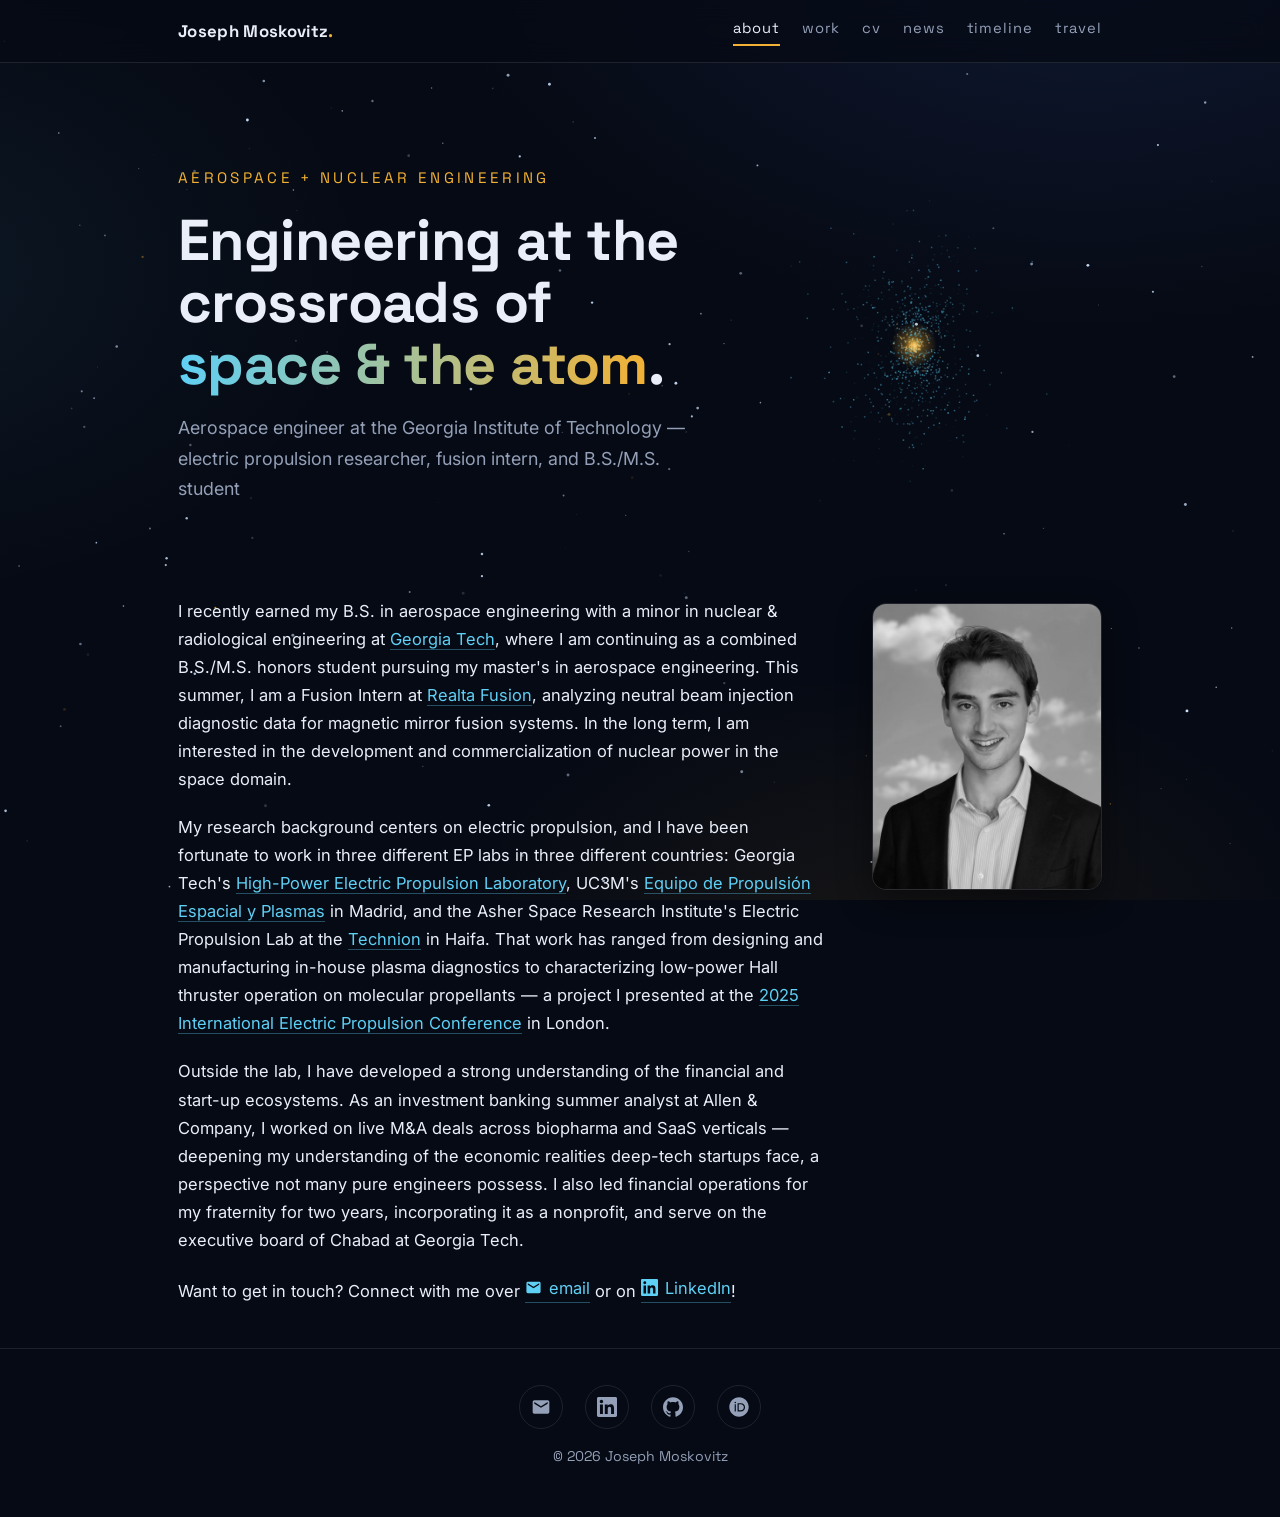
==== commit 34cf687f: "Add travel tab" ====
--- a/index.html
+++ b/index.html
@@ -29,6 +29,7 @@
         <a href="cv.html">cv</a>
         <a href="news.html">news</a>
         <a href="timeline.html">timeline</a>
+        <a href="travel.html">travel</a>
       </div>
     </div>
   </nav>
--- a/assets/style.css
+++ b/assets/style.css
@@ -19,15 +19,28 @@
   --text: #e9eef8;
   --muted: #94a0b8;
   --rule: rgba(255, 255, 255, 0.10);
-  --gold: #f2b134;        /* reactor glow */
-  --cyan: #5fd0f5;        /* plasma */
+  --gold: #f2b134;
+  /* reactor glow */
+  --cyan: #5fd0f5;
+  /* plasma */
   --font-head: "Space Grotesk", "Helvetica Neue", Arial, "Apple Color Emoji", "Noto Color Emoji", "Twemoji Country Flags", sans-serif;
   --font-body: "Inter", "Helvetica Neue", Arial, "Apple Color Emoji", "Noto Color Emoji", "Twemoji Country Flags", sans-serif;
   --max-width: 980px;
 }
 
-* { box-sizing: border-box; }
-html { scroll-behavior: smooth; }
+* {
+  box-sizing: border-box;
+}
+
+html {
+  scroll-behavior: smooth;
+}
+
+/* full-bleed sections (ski log) use 100vw, which includes the scrollbar —
+   keep that from creating a horizontal scroll */
+body {
+  overflow-x: hidden;
+}
 
 body {
   margin: 0;
@@ -61,7 +74,9 @@
 
 /* padding-top keeps heading margins from collapsing out of <main>,
    so absolutely-positioned page animations anchor to the true top */
-main.container { padding-top: 6px; }
+main.container {
+  padding-top: 6px;
+}
 
 /* ---------- sticky nav ---------- */
 nav.site-nav {
@@ -94,7 +109,9 @@
   white-space: nowrap;
 }
 
-nav.site-nav .brand .dot { color: var(--gold); }
+nav.site-nav .brand .dot {
+  color: var(--gold);
+}
 
 nav.site-nav .links {
   display: flex;
@@ -113,8 +130,14 @@
   transition: color 0.2s ease, border-color 0.2s ease;
 }
 
-nav.site-nav .links a:hover { color: var(--text); }
-nav.site-nav .links a.active { color: var(--text); border-bottom-color: var(--gold); }
+nav.site-nav .links a:hover {
+  color: var(--text);
+}
+
+nav.site-nav .links a.active {
+  color: var(--text);
+  border-bottom-color: var(--gold);
+}
 
 /* ---------- hero (index) ---------- */
 .hero {
@@ -151,14 +174,27 @@
   margin-bottom: 18px;
 }
 
-.hero .sub { color: var(--muted); font-size: 1.12rem; max-width: 34em; }
+.hero .sub {
+  color: var(--muted);
+  font-size: 1.12rem;
+  max-width: 34em;
+}
 
 /* electron cloud graphic — drawn on canvas by site.js */
-.cloud-wrap { display: flex; justify-content: center; }
-#cloud { width: min(340px, 72vw); height: auto; aspect-ratio: 1; }
+.cloud-wrap {
+  display: flex;
+  justify-content: center;
+}
+
+#cloud {
+  width: min(340px, 72vw);
+  height: auto;
+  aspect-ratio: 1;
+}
 
 /* per-page animation / decor, top-right of main, above the heading zone */
-.page-anim, .page-decor {
+.page-anim,
+.page-decor {
   position: absolute;
   top: -2px;
   right: 12px;
@@ -172,7 +208,13 @@
   transform-origin: top right;
 }
 
-@media (max-width: 900px) { .page-anim, .page-decor { display: none; } }
+@media (max-width: 900px) {
+
+  .page-anim,
+  .page-decor {
+    display: none;
+  }
+}
 
 /* ---------- about layout: text left, portrait on the right ---------- */
 .about-grid {
@@ -183,7 +225,9 @@
   margin-bottom: 24px;
 }
 
-.portrait-wrap { margin: 6px 0 0; }
+.portrait-wrap {
+  margin: 6px 0 0;
+}
 
 .portrait {
   width: 100%;
@@ -195,12 +239,26 @@
   display: block;
 }
 
-.portrait:hover { filter: grayscale(35%); }
+.portrait:hover {
+  filter: grayscale(35%);
+}
 
 @media (max-width: 720px) {
-  .about-grid { grid-template-columns: 1fr; gap: 8px; }
-  .portrait-wrap { order: -1; display: flex; justify-content: center; margin-bottom: 24px; }
-  .portrait { width: min(240px, 70vw); }
+  .about-grid {
+    grid-template-columns: 1fr;
+    gap: 8px;
+  }
+
+  .portrait-wrap {
+    order: -1;
+    display: flex;
+    justify-content: center;
+    margin-bottom: 24px;
+  }
+
+  .portrait {
+    width: min(240px, 70vw);
+  }
 }
 
 /* page headings */
@@ -222,7 +280,11 @@
   background: linear-gradient(90deg, var(--cyan), var(--gold));
 }
 
-.page-sub { color: var(--muted); max-width: 46em; margin-bottom: 40px; }
+.page-sub {
+  color: var(--muted);
+  max-width: 46em;
+  margin-bottom: 40px;
+}
 
 h2 {
   font-family: var(--font-head);
@@ -231,16 +293,34 @@
   margin: 48px 0 10px;
 }
 
-p { margin: 0 0 20px; }
-
-a { color: var(--cyan); text-decoration: none; }
-a:hover { color: var(--gold); }
-
-main .prose a { border-bottom: 1px solid rgba(95, 208, 245, 0.35); }
-main .prose a:hover { border-bottom-color: rgba(242, 177, 52, 0.6); }
-
-.prose { max-width: 46em; }
-.muted { color: var(--muted); }
+p {
+  margin: 0 0 20px;
+}
+
+a {
+  color: var(--cyan);
+  text-decoration: none;
+}
+
+a:hover {
+  color: var(--gold);
+}
+
+main .prose a {
+  border-bottom: 1px solid rgba(95, 208, 245, 0.35);
+}
+
+main .prose a:hover {
+  border-bottom-color: rgba(242, 177, 52, 0.6);
+}
+
+.prose {
+  max-width: 46em;
+}
+
+.muted {
+  color: var(--muted);
+}
 
 /* ---------- scroll-reveal ---------- */
 .reveal {
@@ -248,14 +328,23 @@
   transform: translateY(26px);
   transition: opacity 0.7s ease, transform 0.7s ease;
 }
-.reveal.visible { opacity: 1; transform: none; }
+
+.reveal.visible {
+  opacity: 1;
+  transform: none;
+}
 
 @media (prefers-reduced-motion: reduce) {
-  .reveal { opacity: 1; transform: none; transition: none; }
+  .reveal {
+    opacity: 1;
+    transform: none;
+    transition: none;
+  }
 }
 
 /* ---------- work + featured cards ---------- */
-.card-grid, .featured-grid {
+.card-grid,
+.featured-grid {
   display: grid;
   grid-template-columns: repeat(auto-fill, minmax(290px, 1fr));
   gap: 26px;
@@ -264,7 +353,9 @@
   list-style: none;
 }
 
-.featured-grid { grid-template-columns: repeat(auto-fill, minmax(300px, 1fr)); }
+.featured-grid {
+  grid-template-columns: repeat(auto-fill, minmax(300px, 1fr));
+}
 
 .card {
   display: flex;
@@ -300,14 +391,28 @@
   transition: transform 0.4s ease;
 }
 
-.card:hover .thumb img { transform: scale(1.04); }
+.card:hover .thumb img {
+  transform: scale(1.04);
+}
 
 /* featured (social) thumbs: portrait ratio, never cropped — the whole
    image is shown (letterboxed on the dark card if ratios differ) */
-.feat-thumb { aspect-ratio: 4 / 5; }
-.card .feat-thumb img { object-fit: contain; object-position: center; }
-.card:hover .feat-thumb img { transform: none; }
-.feat-thumb .feat-ph { display: none; }
+.feat-thumb {
+  aspect-ratio: 4 / 5;
+}
+
+.card .feat-thumb img {
+  object-fit: contain;
+  object-position: center;
+}
+
+.card:hover .feat-thumb img {
+  transform: none;
+}
+
+.feat-thumb .feat-ph {
+  display: none;
+}
 
 .feat-thumb.placeholder {
   display: flex;
@@ -331,9 +436,18 @@
   line-height: 1.5;
 }
 
-.feat-thumb.placeholder .feat-ph svg { width: 34px; height: 34px; fill: var(--muted); }
-
-.card .card-body { padding: 20px 22px 22px; display: flex; flex-direction: column; flex: 1; }
+.feat-thumb.placeholder .feat-ph svg {
+  width: 34px;
+  height: 34px;
+  fill: var(--muted);
+}
+
+.card .card-body {
+  padding: 20px 22px 22px;
+  display: flex;
+  flex-direction: column;
+  flex: 1;
+}
 
 .chip {
   align-self: flex-start;
@@ -349,8 +463,17 @@
   margin-bottom: 12px;
 }
 
-.chip.ig-chip { display: inline-flex; align-items: center; gap: 6px; }
-.chip.ig-chip svg { width: 12px; height: 12px; fill: var(--gold); }
+.chip.ig-chip {
+  display: inline-flex;
+  align-items: center;
+  gap: 6px;
+}
+
+.chip.ig-chip svg {
+  width: 12px;
+  height: 12px;
+  fill: var(--gold);
+}
 
 .card .card-title {
   font-family: var(--font-head);
@@ -361,11 +484,30 @@
   color: var(--text);
 }
 
-.card .card-meta { font-size: 0.8rem; color: var(--muted); margin-bottom: 10px; }
-.card .card-desc { font-size: 0.92rem; color: #c4cdde; margin: 0 0 16px; flex: 1; }
-
-.card .card-links { display: flex; flex-wrap: wrap; gap: 8px 18px; font-family: var(--font-head); font-size: 0.86rem; }
-.card .card-links a::after { content: " →"; }
+.card .card-meta {
+  font-size: 0.8rem;
+  color: var(--muted);
+  margin-bottom: 10px;
+}
+
+.card .card-desc {
+  font-size: 0.92rem;
+  color: #c4cdde;
+  margin: 0 0 16px;
+  flex: 1;
+}
+
+.card .card-links {
+  display: flex;
+  flex-wrap: wrap;
+  gap: 8px 18px;
+  font-family: var(--font-head);
+  font-size: 0.86rem;
+}
+
+.card .card-links a::after {
+  content: " →";
+}
 
 /* ---------- click-to-play video embed ---------- */
 .video-embed {
@@ -387,7 +529,10 @@
   transition: opacity 0.25s ease, transform 0.3s ease;
 }
 
-.video-embed:hover img { opacity: 1; transform: scale(1.03); }
+.video-embed:hover img {
+  opacity: 1;
+  transform: scale(1.03);
+}
 
 .video-embed .play-btn {
   position: absolute;
@@ -413,12 +558,23 @@
   border-bottom: 9px solid transparent;
 }
 
-.video-embed:hover .play-btn { background: rgba(6, 10, 20, 0.95); border-color: var(--gold); }
-
-.video-embed iframe { width: 100%; height: 100%; border: 0; }
+.video-embed:hover .play-btn {
+  background: rgba(6, 10, 20, 0.95);
+  border-color: var(--gold);
+}
+
+.video-embed iframe {
+  width: 100%;
+  height: 100%;
+  border: 0;
+}
 
 /* ---------- news list ---------- */
-.news-list { list-style: none; margin: 0 0 64px; padding: 0; }
+.news-list {
+  list-style: none;
+  margin: 0 0 64px;
+  padding: 0;
+}
 
 .news-list li {
   display: grid;
@@ -429,7 +585,9 @@
   align-items: start;
 }
 
-.news-list li.no-thumb { grid-template-columns: 150px 1fr; }
+.news-list li.no-thumb {
+  grid-template-columns: 150px 1fr;
+}
 
 .news-list .when {
   font-family: var(--font-head);
@@ -440,7 +598,10 @@
   padding-top: 4px;
 }
 
-.news-list .outlet { color: var(--gold); display: block; }
+.news-list .outlet {
+  color: var(--gold);
+  display: block;
+}
 
 .news-thumb {
   display: block;
@@ -458,7 +619,9 @@
   transition: transform 0.35s ease;
 }
 
-.news-thumb:hover img { transform: scale(1.05); }
+.news-thumb:hover img {
+  transform: scale(1.05);
+}
 
 .news-list .news-title {
   font-family: var(--font-head);
@@ -468,13 +631,31 @@
   margin: 0 0 6px;
 }
 
-.news-list .news-title a { color: var(--text); }
-.news-list .news-title a:hover { color: var(--cyan); }
-.news-list .news-desc { margin: 0; font-size: 0.94rem; color: #c4cdde; }
+.news-list .news-title a {
+  color: var(--text);
+}
+
+.news-list .news-title a:hover {
+  color: var(--cyan);
+}
+
+.news-list .news-desc {
+  margin: 0;
+  font-size: 0.94rem;
+  color: #c4cdde;
+}
 
 @media (max-width: 680px) {
-  .news-list li, .news-list li.no-thumb { grid-template-columns: 1fr; gap: 10px; }
-  .news-thumb { max-width: 320px; }
+
+  .news-list li,
+  .news-list li.no-thumb {
+    grid-template-columns: 1fr;
+    gap: 10px;
+  }
+
+  .news-thumb {
+    max-width: 320px;
+  }
 }
 
 /* ---------- buttons + pdf ---------- */
@@ -493,10 +674,19 @@
   transition: transform 0.2s ease, box-shadow 0.2s ease;
 }
 
-.btn:hover { color: var(--bg); transform: translateY(-2px); box-shadow: 0 8px 26px rgba(95, 208, 245, 0.3); }
-
-.btn.gold { background: linear-gradient(90deg, var(--gold), #f8cf74); }
-.btn.gold:hover { box-shadow: 0 8px 26px rgba(242, 177, 52, 0.3); }
+.btn:hover {
+  color: var(--bg);
+  transform: translateY(-2px);
+  box-shadow: 0 8px 26px rgba(95, 208, 245, 0.3);
+}
+
+.btn.gold {
+  background: linear-gradient(90deg, var(--gold), #f8cf74);
+}
+
+.btn.gold:hover {
+  box-shadow: 0 8px 26px rgba(242, 177, 52, 0.3);
+}
 
 /* CV pages rendered by pdf.js — each page is a canvas "sheet" */
 .pdf-pages {
@@ -548,14 +738,30 @@
   transition: color 0.2s ease, border-color 0.2s ease;
 }
 
-.tab-btn:hover { color: var(--text); }
-.tab-btn.active { color: var(--text); border-bottom-color: var(--gold); }
-
-.tab-pane { display: none; }
-.tab-pane.active { display: block; }
+.tab-btn:hover {
+  color: var(--text);
+}
+
+.tab-btn.active {
+  color: var(--text);
+  border-bottom-color: var(--gold);
+}
+
+.tab-pane {
+  display: none;
+}
+
+.tab-pane.active {
+  display: block;
+}
 
 /* ---------- coursework table ---------- */
-.course-stats { display: flex; flex-wrap: wrap; gap: 12px; margin-bottom: 18px; }
+.course-stats {
+  display: flex;
+  flex-wrap: wrap;
+  gap: 12px;
+  margin-bottom: 18px;
+}
 
 .course-stats .stat {
   font-family: var(--font-head);
@@ -567,9 +773,18 @@
   padding: 6px 16px;
 }
 
-.course-stats .stat strong { color: var(--gold); font-weight: 700; }
-
-.course-controls { display: flex; flex-wrap: wrap; gap: 12px; margin-bottom: 20px; align-items: center; }
+.course-stats .stat strong {
+  color: var(--gold);
+  font-weight: 700;
+}
+
+.course-controls {
+  display: flex;
+  flex-wrap: wrap;
+  gap: 12px;
+  margin-bottom: 20px;
+  align-items: center;
+}
 
 .course-controls input[type="search"],
 .course-controls select {
@@ -584,11 +799,27 @@
   transition: border-color 0.2s ease, opacity 0.2s ease;
 }
 
-.course-controls input[type="search"] { flex: 1 1 240px; }
-.course-controls select { flex: 0 1 auto; }
-.course-controls input:focus, .course-controls select:focus { border-color: rgba(95, 208, 245, 0.5); }
-.course-controls select:disabled { opacity: 0.35; cursor: not-allowed; }
-.course-controls select option { background: #0d1526; }
+.course-controls input[type="search"] {
+  flex: 1 1 240px;
+}
+
+.course-controls select {
+  flex: 0 1 auto;
+}
+
+.course-controls input:focus,
+.course-controls select:focus {
+  border-color: rgba(95, 208, 245, 0.5);
+}
+
+.course-controls select:disabled {
+  opacity: 0.35;
+  cursor: not-allowed;
+}
+
+.course-controls select option {
+  background: #0d1526;
+}
 
 /* segmented toggle: gt credit ↔ ap exams */
 .seg-toggle {
@@ -613,7 +844,9 @@
   transition: color 0.2s ease, background 0.2s ease;
 }
 
-.seg-btn:hover { color: var(--text); }
+.seg-btn:hover {
+  color: var(--text);
+}
 
 .seg-btn.active {
   color: var(--bg);
@@ -635,7 +868,9 @@
   margin-top: 20px;
 }
 
-.sat-strip.show { display: flex; }
+.sat-strip.show {
+  display: flex;
+}
 
 .sat-strip .sat-label {
   font-family: var(--font-head);
@@ -652,9 +887,20 @@
   color: var(--text);
 }
 
-.sat-strip .sat-score strong { color: var(--gold); font-size: 1.35rem; }
-.sat-strip .sat-outof { color: var(--muted); font-size: 0.85rem; }
-.sat-strip .sat-detail { color: var(--muted); font-size: 0.88rem; }
+.sat-strip .sat-score strong {
+  color: var(--gold);
+  font-size: 1.35rem;
+}
+
+.sat-strip .sat-outof {
+  color: var(--muted);
+  font-size: 0.85rem;
+}
+
+.sat-strip .sat-detail {
+  color: var(--muted);
+  font-size: 0.88rem;
+}
 
 .table-wrap {
   overflow-x: auto;
@@ -663,7 +909,11 @@
   background: var(--bg-card);
 }
 
-.course-table { width: 100%; border-collapse: collapse; font-size: 0.92rem; }
+.course-table {
+  width: 100%;
+  border-collapse: collapse;
+  font-size: 0.92rem;
+}
 
 .course-table th {
   font-family: var(--font-head);
@@ -682,9 +932,19 @@
   background: #0d1526;
 }
 
-.course-table th:hover { color: var(--cyan); }
-.course-table th.sort-asc::after  { content: " ↑"; color: var(--gold); }
-.course-table th.sort-desc::after { content: " ↓"; color: var(--gold); }
+.course-table th:hover {
+  color: var(--cyan);
+}
+
+.course-table th.sort-asc::after {
+  content: " ↑";
+  color: var(--gold);
+}
+
+.course-table th.sort-desc::after {
+  content: " ↓";
+  color: var(--gold);
+}
 
 .course-table td {
   padding: 11px 16px;
@@ -692,16 +952,44 @@
   white-space: nowrap;
 }
 
-.course-table .title-cell { white-space: normal; min-width: 200px; }
-.course-table .title-cell .equiv { color: var(--muted); font-size: 0.85em; }
-.course-table .sem-cell { color: var(--muted); font-size: 0.85rem; }
-.course-table .num-col { text-align: right; }
-.course-table tbody tr { transition: background 0.15s ease; }
-.course-table tbody tr:hover { background: rgba(95, 208, 245, 0.06); }
-.course-table tbody tr:last-child td { border-bottom: none; }
-
-.course-link { border-bottom: 1px dotted rgba(95, 208, 245, 0.5); }
-.course-link:hover { border-bottom-color: var(--gold); }
+.course-table .title-cell {
+  white-space: normal;
+  min-width: 200px;
+}
+
+.course-table .title-cell .equiv {
+  color: var(--muted);
+  font-size: 0.85em;
+}
+
+.course-table .sem-cell {
+  color: var(--muted);
+  font-size: 0.85rem;
+}
+
+.course-table .num-col {
+  text-align: right;
+}
+
+.course-table tbody tr {
+  transition: background 0.15s ease;
+}
+
+.course-table tbody tr:hover {
+  background: rgba(95, 208, 245, 0.06);
+}
+
+.course-table tbody tr:last-child td {
+  border-bottom: none;
+}
+
+.course-link {
+  border-bottom: 1px dotted rgba(95, 208, 245, 0.5);
+}
+
+.course-link:hover {
+  border-bottom-color: var(--gold);
+}
 
 .grade {
   display: inline-block;
@@ -712,9 +1000,27 @@
   padding: 2px 9px;
 }
 
-.grade-A, .grade-5 { color: var(--gold); background: rgba(242, 177, 52, 0.12); border: 1px solid rgba(242, 177, 52, 0.35); }
-.grade-T, .grade-GT, .grade-4, .grade-Pass { color: var(--cyan); background: rgba(95, 208, 245, 0.10); border: 1px solid rgba(95, 208, 245, 0.3); }
-.grade-V  { color: var(--muted); background: rgba(255, 255, 255, 0.05); border: 1px solid var(--rule); }
+.grade-A,
+.grade-5 {
+  color: var(--gold);
+  background: rgba(242, 177, 52, 0.12);
+  border: 1px solid rgba(242, 177, 52, 0.35);
+}
+
+.grade-T,
+.grade-GT,
+.grade-4,
+.grade-Pass {
+  color: var(--cyan);
+  background: rgba(95, 208, 245, 0.10);
+  border: 1px solid rgba(95, 208, 245, 0.3);
+}
+
+.grade-V {
+  color: var(--muted);
+  background: rgba(255, 255, 255, 0.05);
+  border: 1px solid var(--rule);
+}
 
 /* ============================================================
    TIMELINE (timeline.html) — mission-log style vertical timeline.
@@ -743,9 +1049,23 @@
   color: var(--muted);
 }
 
-.tl-legend .key.off { display: none; }
-
-.tl-legend .key { display: inline-flex; align-items: center; gap: 7px; }
+.tl-legend .key.off {
+  display: none;
+}
+
+.tl-legend .key {
+  display: inline-flex;
+  align-items: center;
+  gap: 7px;
+  cursor: pointer;
+  transition: opacity 0.2s, filter 0.2s;
+  user-select: none;
+}
+
+.tl-legend .key.inactive {
+  opacity: 0.35;
+  filter: grayscale(0.8);
+}
 
 .tl-legend .swatch {
   width: 10px;
@@ -754,13 +1074,30 @@
   box-shadow: 0 0 8px currentColor;
 }
 
-.tl-cat-research  { color: var(--cyan); }
-.tl-cat-industry  { color: var(--gold); }
-.tl-cat-education { color: #a88bfa; }
-.tl-cat-community { color: #f07fa8; }
-.tl-legend .swatch { background: currentColor; }
-
-.tl-wrap { position: relative; margin: 8px 0 90px; }
+.tl-cat-research {
+  color: var(--cyan);
+}
+
+.tl-cat-industry {
+  color: var(--gold);
+}
+
+.tl-cat-education {
+  color: #a88bfa;
+}
+
+.tl-cat-community {
+  color: #f07fa8;
+}
+
+.tl-legend .swatch {
+  background: currentColor;
+}
+
+.tl-wrap {
+  position: relative;
+  margin: 8px 0 90px;
+}
 
 /* spine: faint track + glowing progress line + comet head */
 .tl-track {
@@ -828,7 +1165,9 @@
   z-index: 4;
 }
 
-.tl-cap.pulse { animation: tl-pulse 2.4s ease-in-out infinite; }
+.tl-cap.pulse {
+  animation: tl-pulse 2.4s ease-in-out infinite;
+}
 
 /* dashed tail below the ignition node for pre-high-school items */
 .tl-track-pre {
@@ -838,8 +1177,15 @@
 }
 
 @keyframes tl-pulse {
-  0%, 100% { box-shadow: 0 0 0 rgba(242, 177, 52, 0.0); }
-  50%      { box-shadow: 0 0 18px rgba(242, 177, 52, 0.45); }
+
+  0%,
+  100% {
+    box-shadow: 0 0 0 rgba(242, 177, 52, 0.0);
+  }
+
+  50% {
+    box-shadow: 0 0 18px rgba(242, 177, 52, 0.45);
+  }
 }
 
 /* year pills sitting on the spine */
@@ -907,7 +1253,8 @@
 
 .tl-sem-label {
   position: absolute;
-  z-index: 2;               /* connector lines pass behind the label */
+  z-index: 2;
+  /* connector lines pass behind the label */
   transform: translateY(-50%);
   font-family: var(--font-head);
   font-size: 0.56rem;
@@ -926,7 +1273,8 @@
    translucent) so connector lines visually disconnect behind them */
 .tl-bar {
   position: absolute;
-  z-index: 1;               /* above the connector lines */
+  z-index: 1;
+  /* above the connector lines */
   border-radius: 999px;
   background: color-mix(in srgb, currentColor 34%, var(--bg));
   box-shadow: 0 0 10px currentColor;
@@ -934,7 +1282,9 @@
   cursor: default;
 }
 
-.tl-bar:hover { background: color-mix(in srgb, currentColor 80%, var(--bg)); }
+.tl-bar:hover {
+  background: color-mix(in srgb, currentColor 80%, var(--bg));
+}
 
 /* short stints (a summer at Realta / Allen / Technion…) get extra pop */
 .tl-bar.brief {
@@ -975,7 +1325,10 @@
   transition: filter 0.25s ease;
 }
 
-.tl-bar:hover .tl-org-logo img, .tl-chip:hover img { filter: none; }
+.tl-bar:hover .tl-org-logo img,
+.tl-chip:hover img {
+  filter: none;
+}
 
 /* name chips in the label gutter — tall cards: big logo above the name,
    outlined in the stint's category color */
@@ -999,7 +1352,9 @@
   cursor: default;
 }
 
-.tl-chip span { color: var(--text); }
+.tl-chip span {
+  color: var(--text);
+}
 
 .tl-chip img {
   width: 28px;
@@ -1013,7 +1368,7 @@
 
 .tl-bar .bar-label {
   position: absolute;
-  top: 10px;
+  top: 16px;
   left: 50%;
   transform: translateX(-50%);
   writing-mode: vertical-rl;
@@ -1054,9 +1409,16 @@
   box-shadow: 0 10px 30px rgba(0, 0, 0, 0.5);
 }
 
-#tl-tip.show { opacity: 1; pointer-events: auto; }
-
-#tl-tip .tip-head { display: flex; align-items: center; gap: 8px; }
+#tl-tip.show {
+  opacity: 1;
+  pointer-events: auto;
+}
+
+#tl-tip .tip-head {
+  display: flex;
+  align-items: center;
+  gap: 8px;
+}
 
 #tl-tip .tip-logo {
   width: 18px;
@@ -1068,9 +1430,60 @@
   flex: none;
 }
 
-#tl-tip .tip-dates { color: var(--muted); font-size: 0.72rem; font-family: var(--font-head); letter-spacing: 0.06em; }
-#tl-tip .tip-link { margin-top: 4px; font-family: var(--font-head); font-size: 0.76rem; }
-#tl-tip .tip-link a::after { content: " →"; }
+#tl-tip .tip-dates {
+  color: var(--muted);
+  font-size: 0.72rem;
+  font-family: var(--font-head);
+  letter-spacing: 0.06em;
+}
+
+#tl-tip .tip-link {
+  margin-top: 4px;
+  font-family: var(--font-head);
+  font-size: 0.76rem;
+}
+
+/* cluster popup: one row per spot */
+#tl-tip .tip-rows {
+  display: flex;
+  flex-direction: column;
+  margin-top: 6px;
+  max-height: 230px;
+  overflow-y: auto;
+  min-width: 200px;
+}
+
+#tl-tip .tip-row {
+  display: flex;
+  justify-content: space-between;
+  align-items: baseline;
+  gap: 16px;
+  padding: 4px 0;
+  font-size: 0.8rem;
+  color: var(--text);
+  border-bottom: 1px solid rgba(255, 255, 255, 0.06);
+  text-decoration: none;
+}
+
+#tl-tip .tip-row:last-child {
+  border-bottom: none;
+}
+
+#tl-tip a.tip-row:hover {
+  color: var(--cyan);
+}
+
+#tl-tip .tip-row span {
+  color: var(--muted);
+  font-size: 0.7rem;
+  font-family: var(--font-head);
+  letter-spacing: 0.05em;
+  white-space: nowrap;
+}
+
+#tl-tip .tip-link a::after {
+  content: " →";
+}
 
 /* post nodes on the spine */
 .tl-dot {
@@ -1093,14 +1506,32 @@
 
 /* dots + connector lines stay invisible until their card reveals,
    so no lines dangle ahead of the scroll */
-.tl-dot { transition: background 0.4s ease, box-shadow 0.4s ease, border-color 0.4s ease, opacity 0.7s ease; }
-.tl-dot.hid { opacity: 0; }
-.tl-connectors path, .tl-connectors circle { transition: opacity 0.7s ease; }
-.tl-connectors .hid { opacity: 0; }
+.tl-dot {
+  transition: background 0.4s ease, box-shadow 0.4s ease, border-color 0.4s ease, opacity 0.7s ease;
+}
+
+.tl-dot.hid {
+  opacity: 0;
+}
+
+.tl-connectors path,
+.tl-connectors circle {
+  transition: opacity 0.7s ease;
+}
+
+.tl-connectors .hid {
+  opacity: 0;
+}
 
 /* connector elbows from spine to card (SVG overlay) — kept at the very
    bottom of the stack so lines run BEHIND bars, labels, and cards */
-.tl-connectors { position: absolute; inset: 0; pointer-events: none; z-index: 0; }
+.tl-connectors {
+  position: absolute;
+  inset: 0;
+  pointer-events: none;
+  z-index: 0;
+}
+
 .tl-connectors path {
   fill: none;
   stroke: rgba(95, 208, 245, 0.28);
@@ -1116,7 +1547,8 @@
 /* post cards: date chip + embedded LinkedIn post + footer link */
 .tl-card {
   position: absolute;
-  z-index: 1;               /* above the connector lines */
+  z-index: 1;
+  /* above the connector lines */
   background: var(--bg-card);
   border: 1px solid var(--rule);
   border-radius: 14px;
@@ -1131,10 +1563,18 @@
 }
 
 /* slide-in reveal, from the card's own side */
-.tl-card.tl-hidden.side-r { opacity: 0; transform: translateX(40px); }
-.tl-card.tl-hidden.side-l { opacity: 0; transform: translateX(-40px); }
-
-.tl-card .tl-date {
+.tl-card.tl-hidden.side-r {
+  opacity: 0;
+  transform: translateX(40px);
+}
+
+.tl-card.tl-hidden.side-l {
+  opacity: 0;
+  transform: translateX(-40px);
+}
+
+.tl-card .tl-date,
+.tl-modal-box .tl-date {
   font-family: var(--font-head);
   font-size: 0.68rem;
   font-weight: 500;
@@ -1147,7 +1587,12 @@
   gap: 7px;
 }
 
-.tl-card .tl-date svg { width: 12px; height: 12px; fill: var(--gold); }
+.tl-card .tl-date svg,
+.tl-modal-box .tl-date svg {
+  width: 12px;
+  height: 12px;
+  fill: var(--gold);
+}
 
 .tl-embed {
   border-radius: 10px;
@@ -1156,10 +1601,125 @@
   background: #0d1526;
 }
 
-/* ⚙ EMBED SIZE — the knob for the LinkedIn post embeds on the timeline.
-   Height: change the 190px below. Width: cards fill the space beside the
-   spine up to the Math.min(..., 280) caps in timeline.html's build(). */
-.tl-embed iframe { display: block; width: 100%; height: 190px; border: 0; }
+/* ⚙ POST CARD SIZE — cards show just the post's first photo. Shape: the
+   aspect-ratio below. Width: cards fill the space beside the spine up to
+   the Math.min(..., 280) cap in timeline.html's build(). Clicking a card
+   expands the full LinkedIn embed in the centered modal (sized by the
+   MW/MH constants in timeline.html's openPost()). */
+.tl-post-thumb {
+  position: relative;
+  display: block;
+  aspect-ratio: 16 / 10;
+  border-radius: 10px;
+  overflow: hidden;
+  border: 1px solid var(--rule);
+  background: #0d1526;
+}
+
+.tl-post-thumb img {
+  width: 100%;
+  height: 100%;
+  object-fit: cover;
+  object-position: top center;
+  display: block;
+  transition: transform 0.35s ease;
+}
+
+.tl-card.post {
+  cursor: pointer;
+}
+
+.tl-card.post:hover .tl-post-thumb img {
+  transform: scale(1.04);
+}
+
+.tl-post-thumb .post-ph {
+  display: none;
+}
+
+.tl-post-thumb.placeholder {
+  display: flex;
+  align-items: center;
+  justify-content: center;
+  background:
+    radial-gradient(300px 200px at 20% 0%, rgba(95, 208, 245, 0.12), transparent 60%),
+    radial-gradient(300px 200px at 85% 100%, rgba(242, 177, 52, 0.12), transparent 60%),
+    #0d1526;
+}
+
+.tl-post-thumb.placeholder .post-ph {
+  display: flex;
+  flex-direction: column;
+  align-items: center;
+  gap: 8px;
+  color: var(--muted);
+  font-family: var(--font-head);
+  font-size: 0.72rem;
+  text-align: center;
+  line-height: 1.5;
+}
+
+.tl-post-thumb.placeholder .post-ph svg {
+  width: 26px;
+  height: 26px;
+  fill: var(--muted);
+}
+
+.tl-card.post .tl-card-foot {
+  margin-top: 10px;
+}
+
+/* expanded post: centered overlay with the full LinkedIn embed */
+.tl-modal-back {
+  position: fixed;
+  inset: 0;
+  z-index: 60;
+  background: rgba(4, 7, 14, 0.72);
+  backdrop-filter: blur(4px);
+  -webkit-backdrop-filter: blur(4px);
+  opacity: 0;
+  transition: opacity 0.32s ease;
+  cursor: pointer;
+}
+
+.tl-modal-back.open {
+  opacity: 1;
+}
+
+.tl-modal-box {
+  position: fixed;
+  z-index: 61;
+  display: flex;
+  flex-direction: column;
+  gap: 8px;
+  background: #0d1526;
+  border: 1px solid var(--rule);
+  border-radius: 16px;
+  padding: 14px 16px 12px;
+  box-shadow: 0 30px 90px rgba(0, 0, 0, 0.65), 0 0 40px rgba(95, 208, 245, 0.06);
+  opacity: 0;
+  transition: transform 0.34s cubic-bezier(0.22, 0.8, 0.3, 1), opacity 0.3s ease;
+}
+
+.tl-modal-box.open {
+  opacity: 1;
+}
+
+.tl-modal-embed {
+  flex: 1;
+  min-height: 0;
+  border-radius: 10px;
+  overflow: hidden;
+  border: 1px solid var(--rule);
+  background: #fff;
+}
+
+.tl-modal-embed iframe {
+  display: block;
+  width: 100%;
+  height: 100%;
+  border: 0;
+}
 
 .tl-card-foot {
   display: flex;
@@ -1178,8 +1738,13 @@
   white-space: nowrap;
 }
 
-.tl-card-foot a { white-space: nowrap; }
-.tl-card-foot a::after { content: " →"; }
+.tl-card-foot a {
+  white-space: nowrap;
+}
+
+.tl-card-foot a::after {
+  content: " →";
+}
 
 /* mini cards (service view): news + featured entries, compact rows
    with a small thumb on the spine-facing side; the whole card links
@@ -1193,7 +1758,9 @@
   color: inherit;
 }
 
-.tl-card.mini.side-l { flex-direction: row-reverse; }
+.tl-card.mini.side-l {
+  flex-direction: row-reverse;
+}
 
 .tl-card.mini .mini-thumb {
   flex: none;
@@ -1213,7 +1780,10 @@
   object-fit: cover;
 }
 
-.tl-card.mini .mini-body { display: block; min-width: 0; }
+.tl-card.mini .mini-body {
+  display: block;
+  min-width: 0;
+}
 
 .tl-card.mini .mini-title {
   display: block;
@@ -1226,7 +1796,9 @@
   transition: color 0.2s ease;
 }
 
-.tl-card.mini:hover .mini-title { color: var(--cyan); }
+.tl-card.mini:hover .mini-title {
+  color: var(--cyan);
+}
 
 .tl-card.mini .mini-desc {
   display: -webkit-box;
@@ -1248,17 +1820,414 @@
   color: var(--muted);
 }
 
-.tl-card.mini .mini-meta .outlet { color: var(--gold); }
+.tl-card.mini .mini-meta .outlet {
+  color: var(--gold);
+}
 
 @media (max-width: 660px) {
-  .tl-chapter-cap { display: none; }
-  .tl-card.mini .mini-thumb { width: 64px; }
-}
-
-@media (prefers-reduced-motion: reduce) {
-  .tl-card.tl-hidden { opacity: 1; transform: none; }
-  .tl-comet { display: none; }
-  .tl-cap.pulse { animation: none; }
+  .tl-chapter-cap {
+    display: none;
+  }
+
+  .tl-card.mini .mini-thumb {
+    width: 64px;
+  }
+}
+
+/* NOTE: no prefers-reduced-motion override for the timeline — the comet
+   and scroll reveals are forced on (matching the site-wide canvas
+   animations in site.js), since Windows' reduced-motion setting was
+   silently freezing them */
+
+/* ============================================================
+   TRAVEL (travel.html) — the "beyond the lab" planet + ski log.
+   The globe itself is drawn on canvas by the page script (D3
+   orthographic projection); this styles the frame around it,
+   the trip cards (reusing the timeline's modal classes), and
+   the ski-log rows.
+   ============================================================ */
+
+/* breaks out of the content column so the globe can grow to the
+   screen edge when zoomed */
+.globe-wrap {
+  display: flex;
+  flex-direction: column;
+  align-items: center;
+  gap: 14px;
+  width: 100vw;
+  margin: 26px 0 64px calc(50% - 50vw);
+}
+
+#globe { cursor: grab; touch-action: none; }
+
+.globe-mode-row {
+  display: flex;
+  justify-content: center;
+  margin: 6px 0 0;
+}
+
+.globe-caption {
+  font-family: var(--font-head);
+  font-size: 0.8rem;
+  letter-spacing: 0.08em;
+  color: var(--muted);
+  text-align: center;
+  min-height: 1.4em;
+}
+
+/* trip card variant of the modal */
+.tl-modal-box.trip-box { overflow-y: auto; }
+
+/* trip photos: single image, or a swipeable carousel when a trip has
+   several (imgs: [...] in data/travel.js) */
+.trip-photo {
+  position: relative;
+  aspect-ratio: 16 / 10;
+  border-radius: 10px;
+  overflow: hidden;
+  border: 1px solid var(--rule);
+  background: #0d1526;
+  flex: none;
+  touch-action: pan-y;
+}
+
+.trip-track {
+  display: flex;
+  height: 100%;
+  transition: transform 0.35s cubic-bezier(0.22, 0.8, 0.3, 1);
+}
+
+.trip-slide {
+  position: relative;
+  flex: 0 0 100%;
+  height: 100%;
+}
+
+.trip-slide img {
+  width: 100%;
+  height: 100%;
+  object-fit: cover;
+  display: block;
+  -webkit-user-drag: none;
+  user-select: none;
+}
+
+.trip-slide .trip-ph { display: none; }
+
+.trip-slide.missing {
+  display: flex;
+  align-items: center;
+  justify-content: center;
+  background:
+    radial-gradient(300px 200px at 20% 0%, rgba(95, 208, 245, 0.12), transparent 60%),
+    radial-gradient(300px 200px at 85% 100%, rgba(242, 177, 52, 0.12), transparent 60%),
+    #0d1526;
+}
+
+.trip-slide.missing .trip-ph {
+  display: flex;
+  flex-direction: column;
+  align-items: center;
+  gap: 6px;
+  color: var(--muted);
+  font-family: var(--font-head);
+  font-size: 0.75rem;
+  text-align: center;
+  line-height: 1.5;
+}
+
+.trip-nav {
+  position: absolute;
+  top: 50%;
+  transform: translateY(-50%);
+  width: 34px;
+  height: 34px;
+  border-radius: 50%;
+  border: 1px solid var(--rule);
+  background: rgba(6, 10, 20, 0.72);
+  color: var(--text);
+  font-size: 1.3rem;
+  line-height: 1;
+  cursor: pointer;
+  transition: border-color 0.2s ease, background 0.2s ease;
+}
+
+.trip-nav:hover { border-color: rgba(95, 208, 245, 0.6); background: rgba(6, 10, 20, 0.9); }
+.trip-nav.prev { left: 10px; }
+.trip-nav.next { right: 10px; }
+
+.trip-dots {
+  position: absolute;
+  bottom: 10px;
+  left: 50%;
+  transform: translateX(-50%);
+  display: flex;
+  gap: 7px;
+}
+
+.trip-dot {
+  width: 7px;
+  height: 7px;
+  border-radius: 50%;
+  background: rgba(233, 238, 248, 0.4);
+  transition: background 0.2s ease, transform 0.2s ease;
+}
+
+.trip-dot.on { background: var(--gold); transform: scale(1.25); }
+
+.trip-title {
+  font-family: var(--font-head);
+  font-weight: 700;
+  font-size: 1.1rem;
+  line-height: 1.35;
+}
+
+.trip-desc { font-size: 0.9rem; color: #c4cdde; margin: 0; }
+
+/* ---------- ski log: full-bleed photo panels, lookbook style ----------
+   Each mountain is a huge edge-to-edge photo with a ghost index number
+   and the name/summit set in display type below — scroll through them. */
+.ski-list {
+  list-style: none;
+  margin: 12px 0 80px;
+  padding: 0;
+  display: flex;
+  flex-direction: column;
+  gap: 72px;
+}
+
+.ski-panel { margin: 0; }
+
+/* the photo breaks out of the container to span the full viewport */
+.ski-photo {
+  position: relative;
+  width: 100vw;
+  margin: 0 0 0 calc(50% - 50vw);
+  height: min(74vh, 640px);
+  overflow: hidden;
+  background: #0d1526;
+}
+
+.ski-photo img {
+  width: 100%;
+  height: 100%;
+  object-fit: cover;
+  display: block;
+  transform: scale(1.08);
+  transition: transform 6s cubic-bezier(0.2, 0.6, 0.3, 1);
+}
+
+.ski-panel.visible .ski-photo img { transform: scale(1); }
+
+/* soft vignette so the ghost number + flag always read */
+.ski-photo::after {
+  content: "";
+  position: absolute;
+  inset: 0;
+  background:
+    linear-gradient(180deg, rgba(6, 10, 20, 0.35), transparent 30%),
+    linear-gradient(0deg, rgba(6, 10, 20, 0.55), transparent 35%);
+  pointer-events: none;
+}
+
+/* the resort's name, set huge and frosted INSIDE the photo —
+   à la the Sölden one-pager watermark */
+.ski-name-overlay {
+  position: absolute;
+  top: 6%;
+  left: 50%;
+  transform: translateX(-50%);
+  width: 96vw;
+  text-align: center;
+  font-family: var(--font-head);
+  font-weight: 700;
+  font-size: clamp(3rem, 11.5vw, 9rem);
+  line-height: 0.95;
+  letter-spacing: -0.02em;
+  white-space: nowrap;
+  overflow: hidden;
+  text-overflow: clip;
+  color: rgba(240, 248, 255, 0.55);
+  mix-blend-mode: overlay;
+  text-shadow: 0 0 60px rgba(255, 255, 255, 0.25);
+  pointer-events: none;
+  z-index: 1;
+}
+
+/* on the dark placeholder there's nothing to blend with — soften it */
+.ski-photo.placeholder .ski-name-overlay {
+  mix-blend-mode: normal;
+  color: rgba(233, 238, 248, 0.10);
+}
+
+/* flash highlight when a globe pin links you here */
+.ski-panel.flash .ski-photo { outline: 2px solid rgba(95, 208, 245, 0.7); outline-offset: -2px; }
+.ski-item.flash {
+  background: rgba(95, 208, 245, 0.10);
+  border-color: rgba(95, 208, 245, 0.5);
+}
+
+.ski-flag {
+  position: absolute;
+  top: 22px;
+  right: max(28px, calc(50vw - 462px));
+  font-size: 1.6rem;
+  z-index: 1;
+  filter: drop-shadow(0 2px 8px rgba(0, 0, 0, 0.6));
+}
+
+.ski-photo .ski-ph { display: none; }
+
+.ski-photo.placeholder {
+  display: flex;
+  align-items: center;
+  justify-content: center;
+  background:
+    radial-gradient(60vw 40vh at 25% 10%, rgba(95, 208, 245, 0.10), transparent 60%),
+    radial-gradient(60vw 40vh at 80% 90%, rgba(242, 177, 52, 0.10), transparent 60%),
+    #0d1526;
+}
+
+.ski-photo.placeholder .ski-ph {
+  display: flex;
+  flex-direction: column;
+  align-items: center;
+  gap: 16px;
+  color: var(--muted);
+  font-family: var(--font-head);
+  font-size: 0.85rem;
+  letter-spacing: 0.06em;
+  text-align: center;
+  line-height: 1.6;
+}
+
+.ski-photo.placeholder .ski-ph svg { width: 120px; color: rgba(148, 160, 184, 0.5); }
+
+/* slim caption below the photo (the name lives inside the image) */
+.ski-caption { padding-top: 14px; }
+
+.ski-title-row {
+  display: flex;
+  flex-wrap: wrap;
+  align-items: baseline;
+  justify-content: space-between;
+  gap: 8px 24px;
+}
+
+.ski-alt {
+  font-family: var(--font-head);
+  color: var(--muted);
+  display: flex;
+  align-items: baseline;
+  gap: 7px;
+}
+
+.ski-alt strong {
+  font-size: clamp(1.5rem, 3.4vw, 2.2rem);
+  font-weight: 700;
+  background: linear-gradient(90deg, #f8cf74, var(--gold));
+  -webkit-background-clip: text;
+  background-clip: text;
+  color: transparent;
+}
+
+.ski-alt span {
+  font-size: 0.78rem;
+  letter-spacing: 0.14em;
+  text-transform: uppercase;
+}
+
+.ski-sub {
+  font-family: var(--font-head);
+  font-size: 0.9rem;
+  letter-spacing: 0.05em;
+  color: var(--muted);
+}
+
+/* ---------- master list: every mountain, Ikon-destinations style ---------- */
+.ski-all-head {
+  font-family: var(--font-head);
+  font-size: 1.4rem;
+  font-weight: 700;
+  margin: 0 0 6px;
+}
+
+.ski-all-head::after {
+  content: "";
+  display: block;
+  width: 48px;
+  height: 3px;
+  margin-top: 10px;
+  border-radius: 2px;
+  background: linear-gradient(90deg, var(--cyan), var(--gold));
+}
+
+.ski-all {
+  list-style: none;
+  margin: 22px 0 80px;
+  padding: 0;
+  display: grid;
+  grid-template-columns: repeat(auto-fill, minmax(215px, 1fr));
+  gap: 12px 18px;
+}
+
+.ski-all-region {
+  grid-column: 1 / -1;
+  margin-top: 18px;
+  font-family: var(--font-head);
+  font-size: 0.78rem;
+  font-weight: 500;
+  letter-spacing: 0.16em;
+  text-transform: uppercase;
+  color: var(--muted);
+  border-bottom: 1px solid var(--rule);
+  padding-bottom: 8px;
+}
+
+.ski-all-region:first-child { margin-top: 0; }
+
+.ski-item {
+  background: var(--bg-card);
+  border: 1px solid var(--rule);
+  border-radius: 12px;
+  padding: 12px 15px;
+  transition: border-color 0.2s ease, background 0.3s ease, transform 0.2s ease;
+}
+
+.ski-item.is-featured { cursor: pointer; }
+
+.ski-item.is-featured:hover {
+  border-color: rgba(95, 208, 245, 0.5);
+  transform: translateY(-2px);
+}
+
+.ski-item-name {
+  display: block;
+  font-family: var(--font-head);
+  font-weight: 700;
+  font-size: 0.98rem;
+  line-height: 1.3;
+}
+
+.ski-item-star {
+  color: var(--gold);
+  font-size: 0.75rem;
+  margin-left: 7px;
+  vertical-align: 2px;
+}
+
+.ski-item-meta {
+  display: block;
+  margin-top: 3px;
+  font-family: var(--font-head);
+  font-size: 0.72rem;
+  letter-spacing: 0.05em;
+  color: var(--muted);
+}
+
+@media (max-width: 660px) {
+  .ski-list { gap: 52px; }
+  .ski-photo { height: 52vh; }
 }
 
 /* ---------- footer ---------- */
@@ -1301,17 +2270,47 @@
   box-shadow: 0 6px 18px rgba(242, 177, 52, 0.15);
 }
 
-.social svg { width: 20px; height: 20px; fill: currentColor; }
+.social svg {
+  width: 20px;
+  height: 20px;
+  fill: currentColor;
+}
 
 /* inline icon links (about page) */
-.icon-link { display: inline-flex; align-items: center; gap: 7px; }
-.icon-link svg { width: 17px; height: 17px; fill: currentColor; }
+.icon-link {
+  display: inline-flex;
+  align-items: center;
+  gap: 7px;
+}
+
+.icon-link svg {
+  width: 17px;
+  height: 17px;
+  fill: currentColor;
+}
 
 /* ---------- responsive hero ---------- */
 @media (max-width: 800px) {
-  .hero { grid-template-columns: 1fr; padding: 64px 0 40px; text-align: center; }
-  .hero .sub { margin: 0 auto; }
-  .cloud-wrap { order: -1; }
-  #cloud { width: min(240px, 60vw); }
-  nav.site-nav .links { gap: 14px; font-size: 0.85rem; }
-}
+  .hero {
+    grid-template-columns: 1fr;
+    padding: 64px 0 40px;
+    text-align: center;
+  }
+
+  .hero .sub {
+    margin: 0 auto;
+  }
+
+  .cloud-wrap {
+    order: -1;
+  }
+
+  #cloud {
+    width: min(240px, 60vw);
+  }
+
+  nav.site-nav .links {
+    gap: 14px;
+    font-size: 0.85rem;
+  }
+}
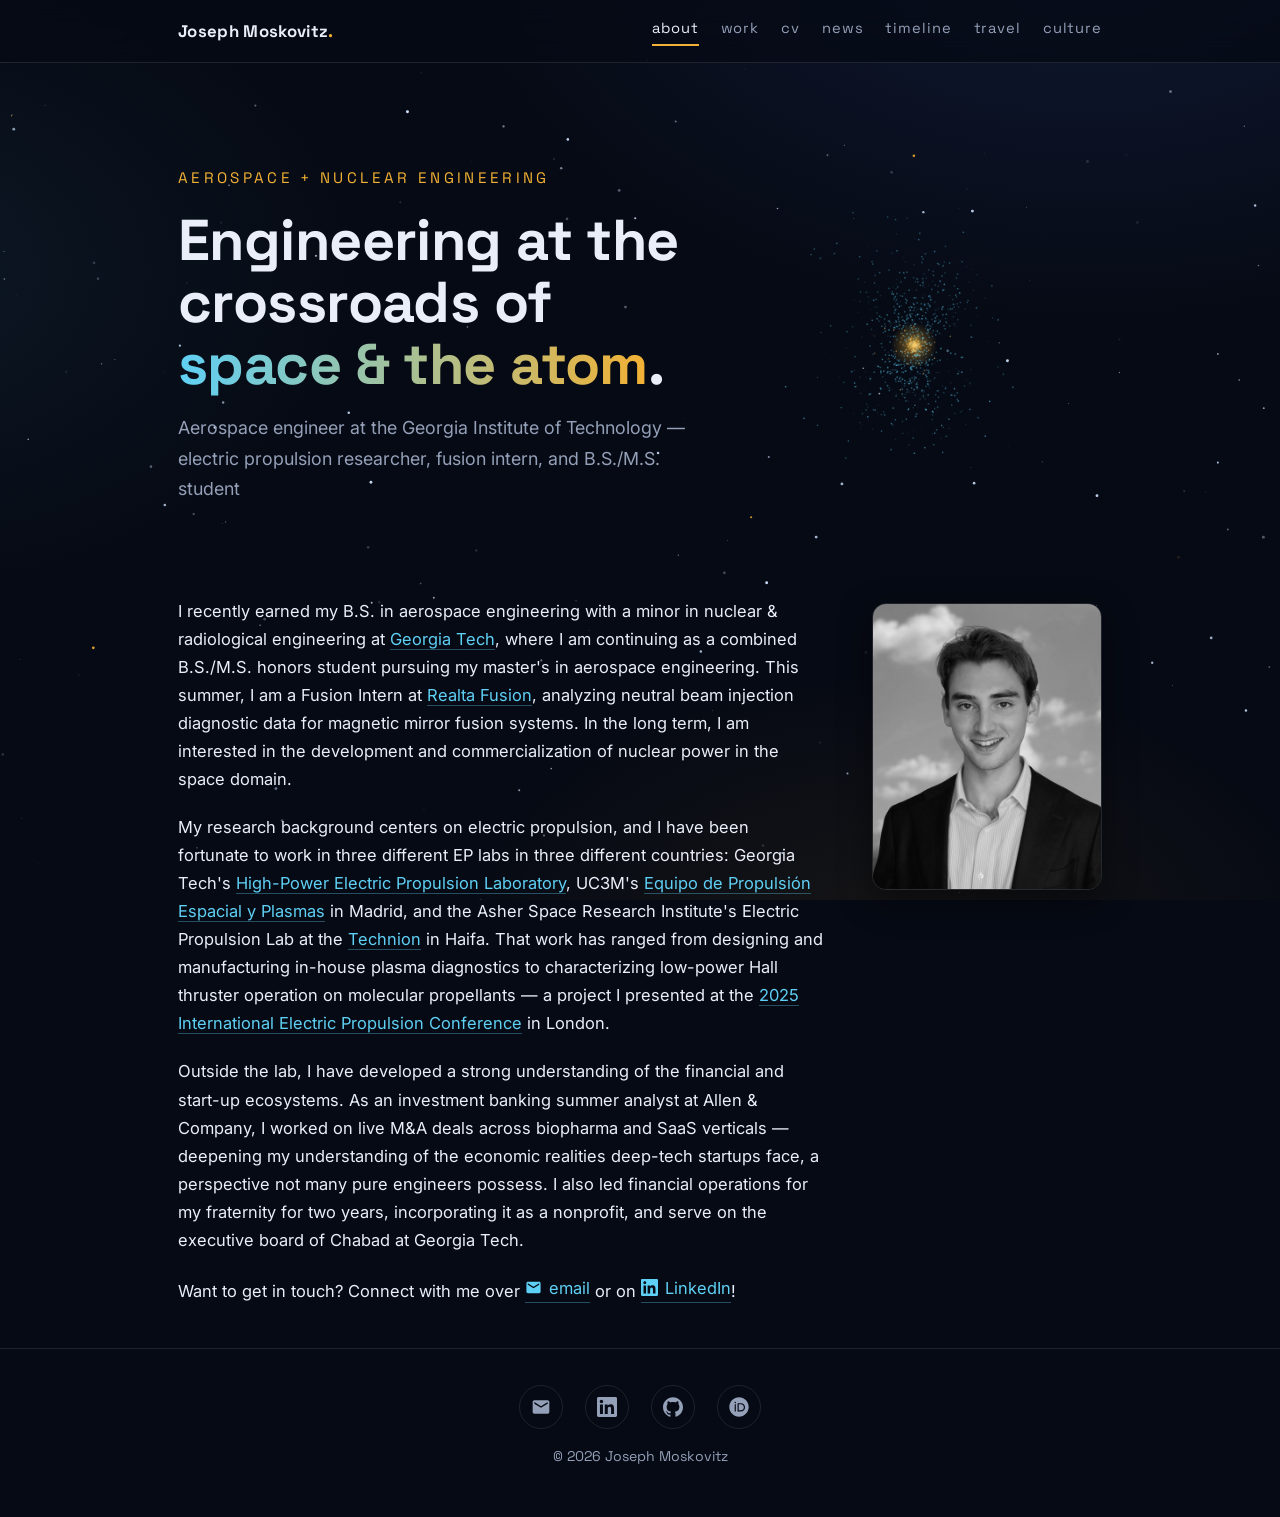
==== commit 2b85bde9: "Add culture tab" ====
--- a/index.html
+++ b/index.html
@@ -30,6 +30,7 @@
         <a href="news.html">news</a>
         <a href="timeline.html">timeline</a>
         <a href="travel.html">travel</a>
+        <a href="culture.html">culture</a>
       </div>
     </div>
   </nav>
@@ -131,4 +132,4 @@
   <script src="assets/site.js"></script>
 </body>
 
-</html>+</html>
--- a/assets/style.css
+++ b/assets/style.css
@@ -1,5 +1,5 @@
 /* ============================================================
-   Joseph Moskovitz — personal site
+   Joseph Moskovitz â€” personal site
    Space + nuclear theme: deep-space background with parallax
    starfield (assets/site.js), reactor-gold + plasma-cyan accents.
    Colors/fonts are defined once in :root below.
@@ -36,7 +36,7 @@
   scroll-behavior: smooth;
 }
 
-/* full-bleed sections (ski log) use 100vw, which includes the scrollbar —
+/* full-bleed sections (ski log) use 100vw, which includes the scrollbar â€”
    keep that from creating a horizontal scroll */
 body {
   overflow-x: hidden;
@@ -180,7 +180,7 @@
   max-width: 34em;
 }
 
-/* electron cloud graphic — drawn on canvas by site.js */
+/* electron cloud graphic â€” drawn on canvas by site.js */
 .cloud-wrap {
   display: flex;
   justify-content: center;
@@ -395,7 +395,7 @@
   transform: scale(1.04);
 }
 
-/* featured (social) thumbs: portrait ratio, never cropped — the whole
+/* featured (social) thumbs: portrait ratio, never cropped â€” the whole
    image is shown (letterboxed on the dark card if ratios differ) */
 .feat-thumb {
   aspect-ratio: 4 / 5;
@@ -506,7 +506,7 @@
 }
 
 .card .card-links a::after {
-  content: " →";
+  content: " â†’";
 }
 
 /* ---------- click-to-play video embed ---------- */
@@ -688,7 +688,7 @@
   box-shadow: 0 8px 26px rgba(242, 177, 52, 0.3);
 }
 
-/* CV pages rendered by pdf.js — each page is a canvas "sheet" */
+/* CV pages rendered by pdf.js â€” each page is a canvas "sheet" */
 .pdf-pages {
   display: flex;
   flex-direction: column;
@@ -821,7 +821,7 @@
   background: #0d1526;
 }
 
-/* segmented toggle: gt credit ↔ ap exams */
+/* segmented toggle: gt credit â†” ap exams */
 .seg-toggle {
   display: inline-flex;
   background: var(--bg-card);
@@ -854,7 +854,7 @@
   font-weight: 700;
 }
 
-/* SAT strip — standardized testing, below the AP table, AP view only */
+/* SAT strip â€” standardized testing, below the AP table, AP view only */
 .sat-strip {
   display: none;
   flex-wrap: wrap;
@@ -937,12 +937,12 @@
 }
 
 .course-table th.sort-asc::after {
-  content: " ↑";
+  content: " â†‘";
   color: var(--gold);
 }
 
 .course-table th.sort-desc::after {
-  content: " ↓";
+  content: " â†“";
   color: var(--gold);
 }
 
@@ -1023,7 +1023,7 @@
 }
 
 /* ============================================================
-   TIMELINE (timeline.html) — mission-log style vertical timeline.
+   TIMELINE (timeline.html) â€” mission-log style vertical timeline.
    Present at the top, past at the bottom. A glowing "comet"
    descends the spine as you scroll; experience windows render
    as orbit-track bars beside the spine; LinkedIn posts are
@@ -1128,7 +1128,7 @@
 }
 
 .tl-comet::before {
-  /* exhaust plume pointing down — the comet is ascending from ignition */
+  /* exhaust plume pointing down â€” the comet is ascending from ignition */
   content: "";
   position: absolute;
   left: 50%;
@@ -1243,7 +1243,7 @@
   z-index: 3;
 }
 
-/* semester boundaries: subtle dashed lines (May → summer, Aug → fall) */
+/* semester boundaries: subtle dashed lines (May â†’ summer, Aug â†’ fall) */
 .tl-sem {
   position: absolute;
   height: 0;
@@ -1286,7 +1286,7 @@
   background: color-mix(in srgb, currentColor 80%, var(--bg));
 }
 
-/* short stints (a summer at Realta / Allen / Technion…) get extra pop */
+/* short stints (a summer at Realta / Allen / Technionâ€¦) get extra pop */
 .tl-bar.brief {
   background: color-mix(in srgb, currentColor 55%, var(--bg));
   box-shadow: 0 0 14px currentColor;
@@ -1330,7 +1330,7 @@
   filter: none;
 }
 
-/* name chips in the label gutter — tall cards: big logo above the name,
+/* name chips in the label gutter â€” tall cards: big logo above the name,
    outlined in the stint's category color */
 .tl-chip {
   position: absolute;
@@ -1381,7 +1381,7 @@
   pointer-events: none;
 }
 
-/* ongoing windows fade out at "now" (gradient, not mask — the logo must stay visible) */
+/* ongoing windows fade out at "now" (gradient, not mask â€” the logo must stay visible) */
 .tl-bar.ongoing {
   background: linear-gradient(180deg, var(--bg), color-mix(in srgb, currentColor 34%, var(--bg)) 30px);
 }
@@ -1482,7 +1482,7 @@
 }
 
 #tl-tip .tip-link a::after {
-  content: " →";
+  content: " â†’";
 }
 
 /* post nodes on the spine */
@@ -1523,7 +1523,7 @@
   opacity: 0;
 }
 
-/* connector elbows from spine to card (SVG overlay) — kept at the very
+/* connector elbows from spine to card (SVG overlay) â€” kept at the very
    bottom of the stack so lines run BEHIND bars, labels, and cards */
 .tl-connectors {
   position: absolute;
@@ -1601,7 +1601,7 @@
   background: #0d1526;
 }
 
-/* ⚙ POST CARD SIZE — cards show just the post's first photo. Shape: the
+/* âš™ POST CARD SIZE â€” cards show just the post's first photo. Shape: the
    aspect-ratio below. Width: cards fill the space beside the spine up to
    the Math.min(..., 280) cap in timeline.html's build(). Clicking a card
    expands the full LinkedIn embed in the centered modal (sized by the
@@ -1743,7 +1743,7 @@
 }
 
 .tl-card-foot a::after {
-  content: " →";
+  content: " â†’";
 }
 
 /* mini cards (service view): news + featured entries, compact rows
@@ -1834,13 +1834,13 @@
   }
 }
 
-/* NOTE: no prefers-reduced-motion override for the timeline — the comet
+/* NOTE: no prefers-reduced-motion override for the timeline â€” the comet
    and scroll reveals are forced on (matching the site-wide canvas
    animations in site.js), since Windows' reduced-motion setting was
    silently freezing them */
 
 /* ============================================================
-   TRAVEL (travel.html) — the "beyond the lab" planet + ski log.
+   TRAVEL (travel.html) â€” the "beyond the lab" planet + ski log.
    The globe itself is drawn on canvas by the page script (D3
    orthographic projection); this styles the frame around it,
    the trip cards (reusing the timeline's modal classes), and
@@ -1886,7 +1886,7 @@
   border-radius: 10px;
   overflow: hidden;
   border: 1px solid var(--rule);
-  background: #0d1526;
+  background-color: #060a14;
   flex: none;
   touch-action: pan-y;
 }
@@ -1906,7 +1906,7 @@
 .trip-slide img {
   width: 100%;
   height: 100%;
-  object-fit: cover;
+  object-fit: contain;
   display: block;
   -webkit-user-drag: none;
   user-select: none;
@@ -1986,7 +1986,7 @@
 
 /* ---------- ski log: full-bleed photo panels, lookbook style ----------
    Each mountain is a huge edge-to-edge photo with a ghost index number
-   and the name/summit set in display type below — scroll through them. */
+   and the name/summit set in display type below â€” scroll through them. */
 .ski-list {
   list-style: none;
   margin: 12px 0 80px;
@@ -2030,8 +2030,8 @@
   pointer-events: none;
 }
 
-/* the resort's name, set huge and frosted INSIDE the photo —
-   à la the Sölden one-pager watermark */
+/* the resort's name, set huge and frosted INSIDE the photo â€”
+   Ã  la the SÃ¶lden one-pager watermark */
 .ski-name-overlay {
   position: absolute;
   top: 6%;
@@ -2043,18 +2043,18 @@
   font-weight: 700;
   font-size: clamp(3rem, 11.5vw, 9rem);
   line-height: 0.95;
+  padding-bottom: 0.15em;
   letter-spacing: -0.02em;
   white-space: nowrap;
   overflow: hidden;
   text-overflow: clip;
-  color: rgba(240, 248, 255, 0.55);
-  mix-blend-mode: overlay;
-  text-shadow: 0 0 60px rgba(255, 255, 255, 0.25);
+  color: rgba(240, 248, 255, 0.85);
+  text-shadow: 0 4px 20px rgba(0, 0, 0, 0.4), 0 0 60px rgba(0, 0, 0, 0.3);
   pointer-events: none;
   z-index: 1;
 }
 
-/* on the dark placeholder there's nothing to blend with — soften it */
+/* on the dark placeholder there's nothing to blend with â€” soften it */
 .ski-photo.placeholder .ski-name-overlay {
   mix-blend-mode: normal;
   color: rgba(233, 238, 248, 0.10);
@@ -2313,4 +2313,262 @@
     gap: 14px;
     font-size: 0.85rem;
   }
-}+}.pin-legend { display: flex; gap: 16px; align-items: center; font-size: 0.85rem; color: var(--muted); margin-left: auto; font-family: var(--font-head); } .legend-item { display: flex; align-items: center; gap: 6px; } .legend-dot { width: 10px; height: 10px; border-radius: 50%; border: 1px solid #060a14; } .legend-dot.yellow { background-color: #f2b134; box-shadow: 0 0 6px rgba(242,177,52,0.6); } .legend-dot.blue { background-color: #5fd0f5; box-shadow: 0 0 6px rgba(95,208,245,0.6); }
+
+/* ==========================================================================
+   CULTURE PAGE
+   ========================================================================== */
+
+.culture-section {
+  margin-bottom: 64px;
+}
+
+.spotify-embed {
+  margin-top: 24px;
+  box-shadow: 0 8px 24px rgba(0, 0, 0, 0.4);
+  border-radius: 12px;
+}
+
+/* Books and TV Grid */
+.media-grid {
+  display: grid;
+  grid-template-columns: repeat(auto-fill, minmax(160px, 1fr));
+  gap: 24px;
+  margin-top: 24px;
+}
+@media (min-width: 600px) {
+  .media-grid {
+    grid-template-columns: repeat(auto-fill, minmax(200px, 1fr));
+    gap: 32px;
+  }
+}
+
+.media-card {
+  display: flex;
+  flex-direction: column;
+}
+
+.media-photo {
+  position: relative;
+  aspect-ratio: 2 / 3;
+  border-radius: 8px;
+  overflow: hidden;
+  background: #0d1526;
+  border: 1px solid var(--rule);
+  box-shadow: 0 4px 12px rgba(0,0,0,0.3);
+  margin: 0 0 12px 0;
+}
+
+.media-photo img {
+  width: 100%;
+  height: 100%;
+  object-fit: cover;
+  display: block;
+}
+
+.media-photo.placeholder {
+  display: flex;
+  flex-direction: column;
+  align-items: center;
+  justify-content: center;
+  color: var(--text-muted);
+  text-align: center;
+  padding: 16px;
+  font-size: 0.85rem;
+}
+
+.media-ph svg {
+  margin-bottom: 8px;
+  opacity: 0.5;
+}
+
+.media-caption {
+  display: flex;
+  flex-direction: column;
+  gap: 4px;
+}
+
+.media-title {
+  font-family: 'Space Grotesk', sans-serif;
+  font-weight: 600;
+  font-size: 1.1rem;
+  line-height: 1.2;
+  color: var(--text);
+}
+
+.media-sub {
+  font-size: 0.9rem;
+  color: var(--text-muted);
+}
+
+/* Restaurants List */
+.restaurant-list {
+  list-style: none;
+  padding: 0;
+  margin: 24px 0 0 0;
+  display: flex;
+  flex-direction: column;
+  gap: 48px;
+}
+
+.restaurant-panel {
+  margin: 0;
+  display: flex;
+  flex-direction: column;
+  border: 1px solid var(--rule);
+  border-radius: 12px;
+  background: #080d19;
+  box-shadow: 0 12px 32px rgba(0,0,0,0.4);
+}
+
+.restaurant-photo {
+  position: relative;
+  width: 100%;
+  height: 240px;
+  margin: 0;
+  overflow: hidden;
+  background: #0d1526;
+  border-radius: 12px 12px 0 0;
+}
+@media (min-width: 768px) {
+  .restaurant-photo { height: 320px; }
+}
+
+.restaurant-photo img {
+  width: 100%;
+  height: 100%;
+  object-fit: cover;
+  display: block;
+}
+
+.restaurant-photo::after {
+  content: "";
+  position: absolute;
+  inset: 0;
+  background: linear-gradient(0deg, rgba(6, 10, 20, 0.8), transparent 50%);
+  pointer-events: none;
+}
+
+.restaurant-name-overlay {
+  position: absolute;
+  bottom: 24px;
+  left: 24px;
+  font-family: 'Space Grotesk', sans-serif;
+  font-weight: 700;
+  font-size: clamp(2rem, 5vw, 3rem);
+  letter-spacing: -0.02em;
+  color: #fff;
+  z-index: 1;
+  text-shadow: 0 2px 12px rgba(0,0,0,0.5);
+}
+
+.restaurant-flag {
+  position: absolute;
+  bottom: 24px;
+  right: 24px;
+  font-size: 1.2rem;
+  color: var(--text-muted);
+  z-index: 1;
+  font-family: 'Space Grotesk', sans-serif;
+}
+
+.restaurant-map {
+  width: 100%;
+  height: 280px;
+  background: #111;
+  border-radius: 0 0 12px 12px;
+}
+
+.restaurant-photo.placeholder {
+  display: flex;
+  align-items: center;
+  justify-content: center;
+}
+.restaurant-photo .restaurant-ph {
+  color: var(--text-muted);
+  font-family: 'Space Grotesk', sans-serif;
+  font-size: 1.2rem;
+  opacity: 0.5;
+}
+
+/* ==========================================================================
+   CULTURE PAGE
+   ========================================================================== */
+
+.culture-page .site-nav {
+  position: relative;
+  background: transparent;
+  padding: 2rem 0;
+}
+.culture-page .container {
+  max-width: 1000px;
+  margin: 0 auto;
+  padding: 0 1.5rem 4rem;
+}
+.culture-section {
+  margin-bottom: 4rem;
+  animation: fade-in 0.6s ease-out forwards;
+}
+.culture-section h2 {
+  font-size: 1.8rem;
+  font-weight: 600;
+  margin-bottom: 0.5rem;
+  color: #e6f6ff;
+}
+.culture-section p {
+  color: #92a8c3;
+  margin-bottom: 2rem;
+  font-size: 1.1rem;
+}
+.spotify-embed-wrapper {
+  background: rgba(13, 21, 38, 0.4);
+  border-radius: 12px;
+  padding: 4px;
+  border: 1px solid rgba(255, 255, 255, 0.08);
+}
+.restaurants-grid {
+  display: grid;
+  grid-template-columns: repeat(3, 1fr);
+  gap: 1.5rem;
+}
+@media (max-width: 768px) {
+  .restaurants-grid {
+    grid-template-columns: repeat(2, 1fr);
+  }
+}
+@media (max-width: 480px) {
+  .restaurants-grid {
+    grid-template-columns: 1fr;
+  }
+}
+.restaurant-card {
+  background: rgba(13, 21, 38, 0.6);
+  border: 1px solid rgba(255, 255, 255, 0.08);
+  border-radius: 12px;
+  overflow: hidden;
+  display: flex;
+  flex-direction: column;
+  transition: transform 0.2s, border-color 0.2s;
+}
+.restaurant-card:hover {
+  transform: translateY(-4px);
+  border-color: rgba(95, 208, 245, 0.4);
+}
+.restaurant-map {
+  height: 200px;
+  width: 100%;
+  background: #111a2c;
+}
+.restaurant-info {
+  padding: 1.2rem;
+}
+.restaurant-info h3 {
+  font-size: 1.2rem;
+  color: #e6f6ff;
+  margin-bottom: 0.4rem;
+}
+.restaurant-location {
+  font-size: 0.95rem;
+  color: #6a82a0;
+  display: block;
+}
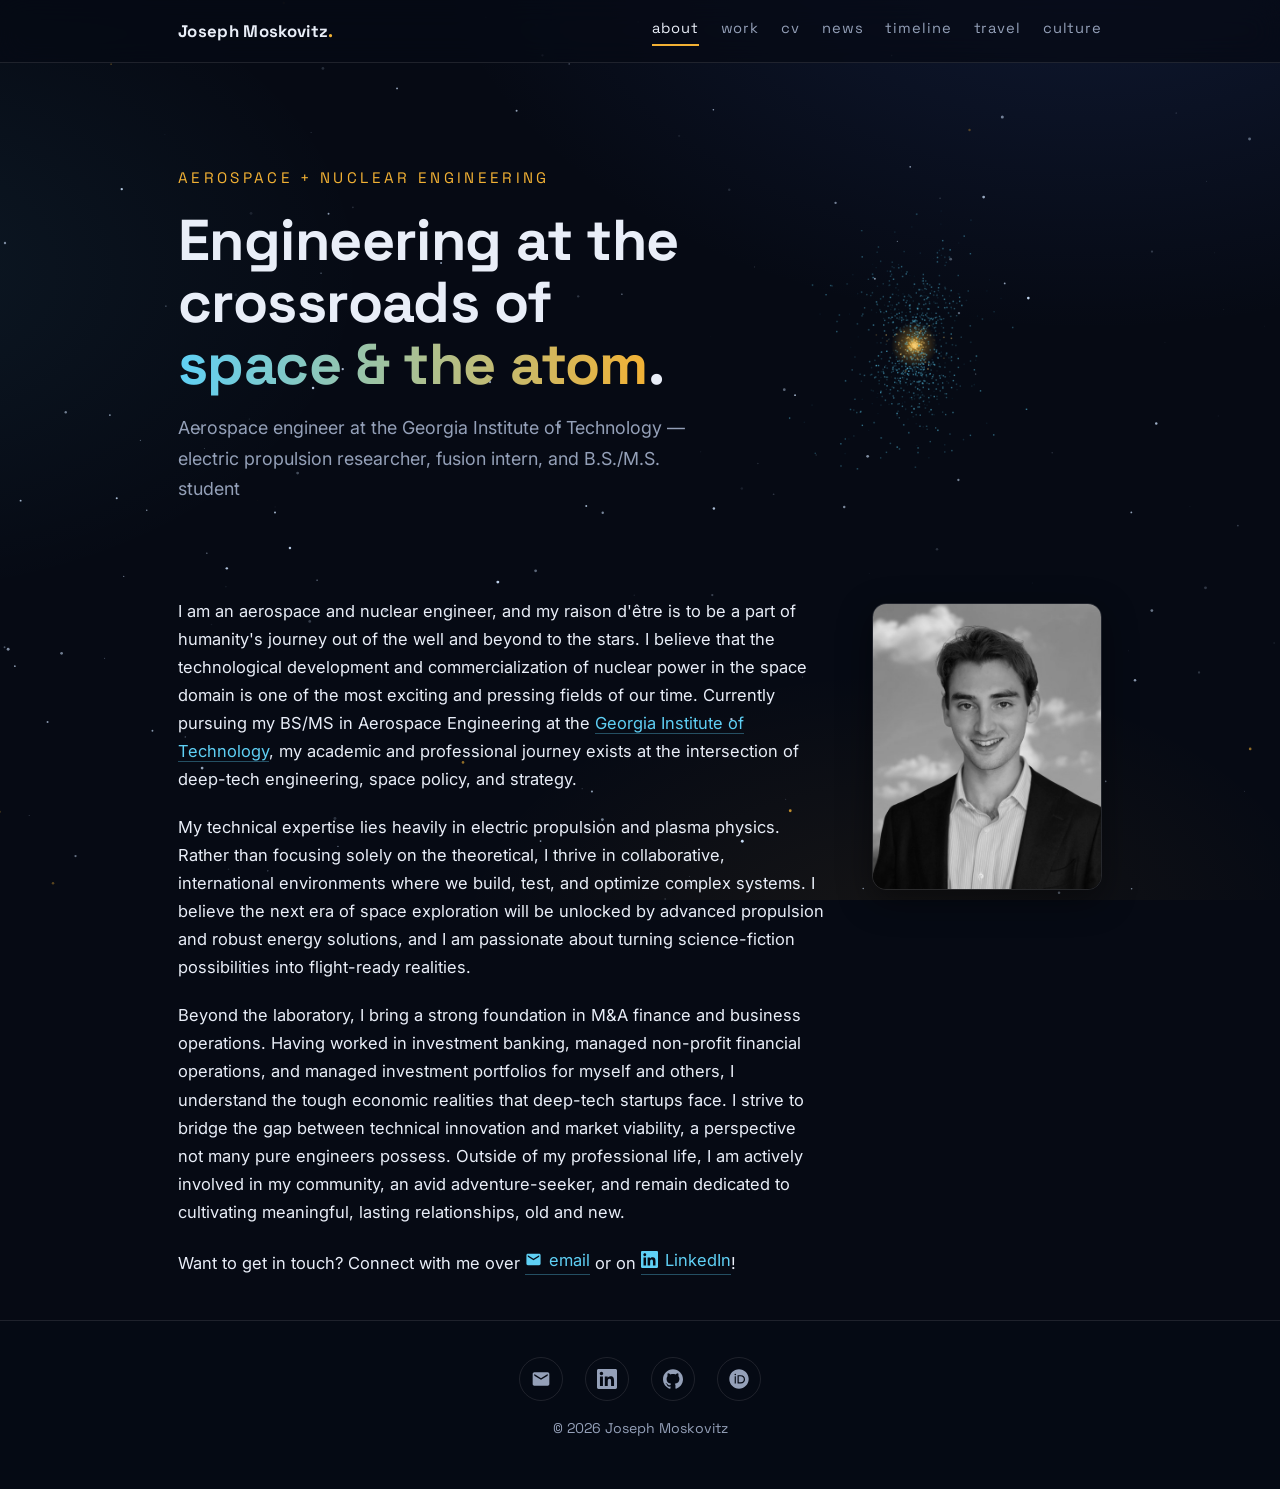
==== commit f5eeb035: "Added media carousel" ====
--- a/index.html
+++ b/index.html
@@ -51,30 +51,11 @@
 
     <section class="about-grid reveal">
       <div class="prose">
-        <p>I recently earned my B.S. in aerospace engineering with a minor in nuclear &amp; radiological engineering at
-          <a href="https://www.gatech.edu/" target="_blank" rel="noopener">Georgia Tech</a>, where I am continuing as a
-          combined B.S./M.S. honors student pursuing my master's in aerospace engineering. This summer, I am a Fusion
-          Intern at <a href="https://realtafusion.com/" target="_blank" rel="noopener">Realta Fusion</a>, analyzing
-          neutral beam injection diagnostic data for magnetic mirror fusion systems. In the long term, I am interested
-          in the development and commercialization of nuclear power in the space domain.
-        </p>
+        <p>I am an aerospace and nuclear engineer, and my raison d'être is to be a part of humanity's journey out of the well and beyond to the stars. I believe that the technological development and commercialization of nuclear power in the space domain is one of the most exciting and pressing fields of our time. Currently pursuing my BS/MS in Aerospace Engineering at the <a href="https://www.gatech.edu/" target="_blank" rel="noopener">Georgia Institute of Technology</a>, my academic and professional journey exists at the intersection of deep-tech engineering, space policy, and strategy.</p>
 
-        <p>My research background centers on electric propulsion, and I have been fortunate to work in three different
-          EP labs in three different countries: Georgia Tech's <a href="https://hpepl.ae.gatech.edu/" target="_blank"
-            rel="noopener">High-Power Electric Propulsion Laboratory</a>, UC3M's <a href="https://ep2.uc3m.es/"
-            target="_blank" rel="noopener">Equipo de Propulsión Espacial y Plasmas</a> in Madrid, and the Asher Space
-          Research Institute's Electric Propulsion Lab at the <a href="https://www.technion.ac.il/en/" target="_blank"
-            rel="noopener">Technion</a> in Haifa. That work has ranged from designing and manufacturing in-house plasma
-          diagnostics to characterizing low-power Hall thruster operation on molecular propellants — a project I
-          presented at the <a
-            href="https://hpepl.ae.gatech.edu/sites/default/files/Conference%20Papers/iepc-2025-559.pdf" target="_blank"
-            rel="noopener">2025 International Electric Propulsion Conference</a> in London.</p>
+        <p>My technical expertise lies heavily in electric propulsion and plasma physics. Rather than focusing solely on the theoretical, I thrive in collaborative, international environments where we build, test, and optimize complex systems. I believe the next era of space exploration will be unlocked by advanced propulsion and robust energy solutions, and I am passionate about turning science-fiction possibilities into flight-ready realities.</p>
 
-        <p>Outside the lab, I have developed a strong understanding of the financial and start-up ecosystems. As an
-          investment banking summer analyst at Allen &amp; Company, I worked on live M&amp;A deals across biopharma and
-          SaaS verticals — deepening my understanding of the economic realities deep-tech startups face, a perspective
-          not many pure engineers possess. I also led financial operations for my fraternity for two years,
-          incorporating it as a nonprofit, and serve on the executive board of Chabad at Georgia Tech.</p>
+        <p>Beyond the laboratory, I bring a strong foundation in M&amp;A finance and business operations. Having worked in investment banking, managed non-profit financial operations, and managed investment portfolios for myself and others, I understand the tough economic realities that deep-tech startups face. I strive to bridge the gap between technical innovation and market viability, a perspective not many pure engineers possess. Outside of my professional life, I am actively involved in my community, an avid adventure-seeker, and remain dedicated to cultivating meaningful, lasting relationships, old and new.</p>
 
         <p>Want to get in touch? Connect with me over
           <a class="icon-link" href="mailto:jam.gatech.ae@gmail.com" target="_blank" rel="noopener"><svg
--- a/assets/style.css
+++ b/assets/style.css
@@ -202,9 +202,9 @@
   opacity: 0.9;
 }
 
-/* keep the magnetar graphic anchored while making it visually larger */
+/* kept for reference, magnetar scaled via HTML width/height now */
 .page-anim[data-anim="magnetar"] {
-  transform: scale(2);
+  /* transform: scale(2); */
   transform-origin: top right;
 }
 
@@ -506,7 +506,7 @@
 }
 
 .card .card-links a::after {
-  content: " â†’";
+  content: " →";
 }
 
 /* ---------- click-to-play video embed ---------- */
@@ -1482,7 +1482,7 @@
 }
 
 #tl-tip .tip-link a::after {
-  content: " â†’";
+  content: " →";
 }
 
 /* post nodes on the spine */
@@ -1743,7 +1743,7 @@
 }
 
 .tl-card-foot a::after {
-  content: " â†’";
+  content: " →";
 }
 
 /* mini cards (service view): news + featured entries, compact rows
@@ -1882,7 +1882,7 @@
    several (imgs: [...] in data/travel.js) */
 .trip-photo {
   position: relative;
-  aspect-ratio: 16 / 10;
+  max-height: 70vh;
   border-radius: 10px;
   overflow: hidden;
   border: 1px solid var(--rule);
@@ -1893,19 +1893,18 @@
 
 .trip-track {
   display: flex;
-  height: 100%;
+  align-items: center;
   transition: transform 0.35s cubic-bezier(0.22, 0.8, 0.3, 1);
 }
 
 .trip-slide {
   position: relative;
   flex: 0 0 100%;
-  height: 100%;
 }
 
 .trip-slide img {
   width: 100%;
-  height: 100%;
+  max-height: 70vh;
   object-fit: contain;
   display: block;
   -webkit-user-drag: none;
@@ -2013,7 +2012,9 @@
   height: 100%;
   object-fit: cover;
   display: block;
-  transform: scale(1.08);
+  transform: scale(1.08) translateZ(0);
+  backface-visibility: hidden;
+  -webkit-backface-visibility: hidden;
   transition: transform 6s cubic-bezier(0.2, 0.6, 0.3, 1);
 }
 
@@ -2495,11 +2496,7 @@
    CULTURE PAGE
    ========================================================================== */
 
-.culture-page .site-nav {
-  position: relative;
-  background: transparent;
-  padding: 2rem 0;
-}
+
 .culture-page .container {
   max-width: 1000px;
   margin: 0 auto;
@@ -2520,11 +2517,27 @@
   margin-bottom: 2rem;
   font-size: 1.1rem;
 }
-.spotify-embed-wrapper {
+.spotify-grid {
+  display: grid;
+  grid-template-columns: repeat(3, 1fr);
+  gap: 1.5rem;
+}
+@media (max-width: 768px) {
+  .spotify-grid {
+    grid-template-columns: repeat(2, 1fr);
+  }
+}
+@media (max-width: 480px) {
+  .spotify-grid {
+    grid-template-columns: 1fr;
+  }
+}
+.spotify-embed {
   background: rgba(13, 21, 38, 0.4);
   border-radius: 12px;
   padding: 4px;
   border: 1px solid rgba(255, 255, 255, 0.08);
+  height: 352px;
 }
 .restaurants-grid {
   display: grid;
@@ -2572,3 +2585,203 @@
   color: #6a82a0;
   display: block;
 }
+
+.restaurant-preview {
+  width: 100%;
+  height: 200px;
+  background: #0d1526;
+  border-bottom: 1px solid var(--rule);
+}
+
+.restaurant-preview img {
+  width: 100%;
+  height: 100%;
+  object-fit: cover;
+  display: block;
+}
+
+/* Media (Books, TV, Movies) */
+.media-category {
+  margin-bottom: 2.5rem;
+}
+
+.media-category h3 {
+  font-size: 1.5rem;
+  margin-bottom: 1.2rem;
+  color: #fff;
+}
+
+.media-carousel-container {
+  width: 100%;
+  overflow: hidden;
+  position: relative;
+  padding: 2rem 0; /* padding for the scale effect to not clip */
+  -webkit-mask-image: linear-gradient(to right, transparent, black 15%, black 85%, transparent);
+  mask-image: linear-gradient(to right, transparent, black 15%, black 85%, transparent);
+}
+
+.media-carousel-track {
+  display: flex;
+  align-items: center;
+  gap: 2rem;
+  width: max-content;
+  will-change: transform;
+}
+
+.media-card {
+  display: flex;
+  flex-direction: column;
+  gap: 0.8rem;
+  width: 160px;
+  flex-shrink: 0;
+  will-change: transform, opacity;
+  transform-origin: 50% 120px;
+}
+
+.media-poster {
+  width: 100%;
+  aspect-ratio: 2 / 3;
+  border-radius: 8px;
+  overflow: hidden;
+  background: #0d1526;
+  border: 1px solid rgba(255, 255, 255, 0.08);
+  box-shadow: 0 4px 12px rgba(0, 0, 0, 0.3);
+  position: relative;
+}
+
+.media-poster img {
+  width: 100%;
+  height: 100%;
+  object-fit: cover;
+  display: block;
+}
+
+.carousel-btn {
+  position: absolute;
+  top: 50%;
+  transform: translateY(-50%);
+  background: rgba(13, 21, 38, 0.8);
+  color: #fff;
+  border: 1px solid rgba(255, 255, 255, 0.2);
+  border-radius: 50%;
+  width: 40px;
+  height: 40px;
+  display: flex;
+  align-items: center;
+  justify-content: center;
+  font-size: 1.5rem;
+  cursor: pointer;
+  z-index: 10;
+  transition: all 0.2s;
+}
+
+.carousel-btn:hover {
+  background: var(--cyan);
+  color: #000;
+}
+
+.carousel-btn.prev-btn {
+  left: 16px;
+}
+
+.carousel-btn.next-btn {
+  right: 16px;
+}
+
+.media-poster.placeholder {
+  display: flex;
+  align-items: center;
+  justify-content: center;
+}
+
+.media-poster .media-ph {
+  color: var(--text-muted);
+  font-family: 'Space Grotesk', sans-serif;
+  opacity: 0.5;
+}
+
+.media-info {
+  display: flex;
+  flex-direction: column;
+  gap: 0.2rem;
+  height: 75px;
+  justify-content: flex-start;
+}
+
+.media-info h4 {
+  font-size: 0.95rem;
+  color: #e6f6ff;
+  line-height: 1.2;
+  margin: 0;
+  display: -webkit-box;
+  -webkit-line-clamp: 2;
+  -webkit-box-orient: vertical;
+  overflow: hidden;
+}
+
+.media-info span {
+  font-size: 0.8rem;
+  color: #6a82a0;
+  white-space: nowrap;
+  overflow: hidden;
+  text-overflow: ellipsis;
+}
+
+.btn {
+  display: inline-flex;
+  align-items: center;
+  justify-content: center;
+  padding: 0.6rem 1.2rem;
+  background: rgba(95, 208, 245, 0.1);
+  color: var(--cyan);
+  border: 1px solid var(--cyan);
+  border-radius: 8px;
+  font-family: var(--font-head);
+  font-weight: 500;
+  text-decoration: none;
+  transition: all 0.2s;
+}
+
+.btn:hover {
+  background: var(--cyan);
+  color: #000;
+}
+
+.media-modal-back {
+  position: fixed;
+  inset: 0;
+  background: rgba(0,0,0,0.7);
+  z-index: 1000;
+  display: flex;
+  align-items: center;
+  justify-content: center;
+  opacity: 0;
+  pointer-events: none;
+  transition: opacity 0.3s;
+  backdrop-filter: blur(8px);
+}
+
+.media-modal-back.open {
+  opacity: 1;
+  pointer-events: auto;
+}
+
+.media-modal-box {
+  background: #0d1526;
+  border: 1px solid rgba(255, 255, 255, 0.1);
+  border-radius: 12px;
+  width: 90%;
+  max-width: 600px;
+  padding: 32px;
+  box-shadow: 0 12px 32px rgba(0,0,0,0.5);
+  transform: translateY(20px);
+  transition: transform 0.3s;
+}
+
+.media-modal-back.open .media-modal-box {
+  transform: translateY(0);
+}
+
+.media-card {
+  cursor: pointer;
+}
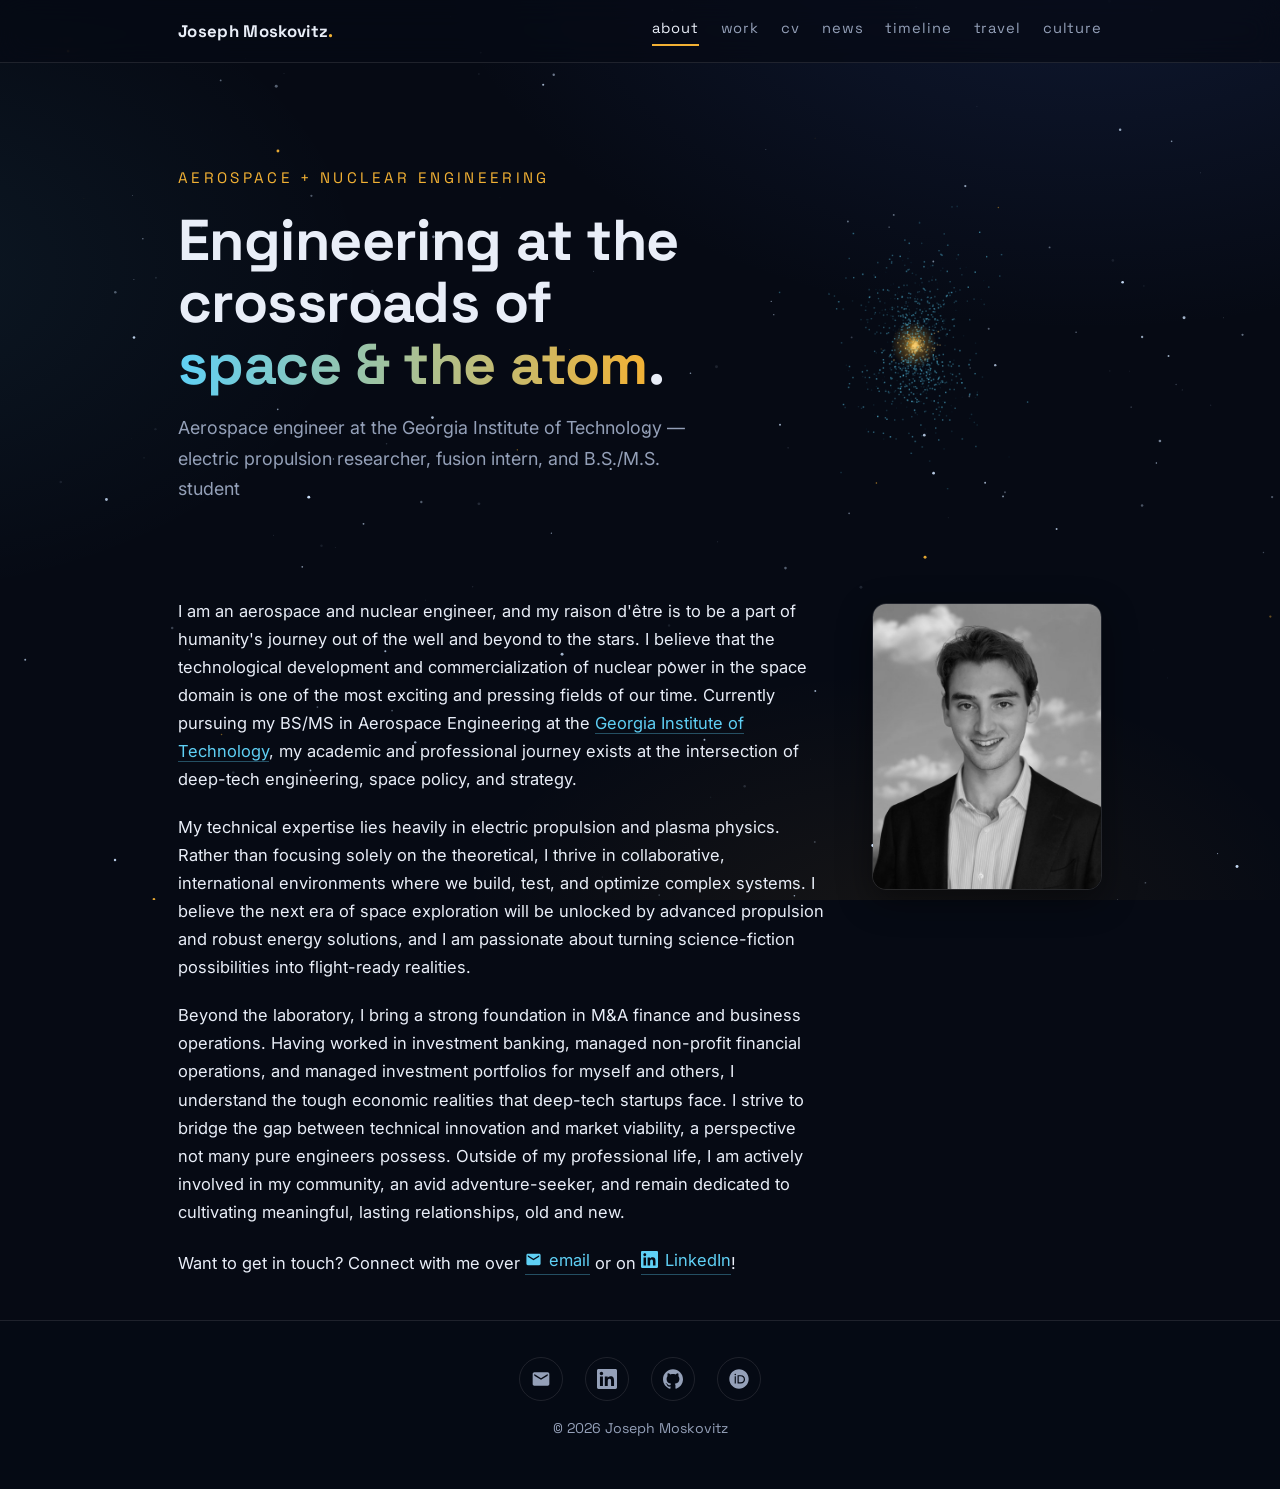
==== commit b621b8c8: "Add Clean URL" ====
--- a/index.html
+++ b/index.html
@@ -22,15 +22,15 @@
 
   <nav class="site-nav">
     <div class="nav-inner">
-      <a class="brand" href="index.html">Joseph Moskovitz<span class="dot">.</span></a>
+      <a class="brand" href="/">Joseph Moskovitz<span class="dot">.</span></a>
       <div class="links">
-        <a href="index.html" class="active">about</a>
-        <a href="work.html">work</a>
-        <a href="cv.html">cv</a>
-        <a href="news.html">news</a>
-        <a href="timeline.html">timeline</a>
-        <a href="travel.html">travel</a>
-        <a href="culture.html">culture</a>
+        <a href="/" class="active">about</a>
+        <a href="/work">work</a>
+        <a href="/cv">cv</a>
+        <a href="/news">news</a>
+        <a href="/timeline">timeline</a>
+        <a href="/travel">travel</a>
+        <a href="/culture">culture</a>
       </div>
     </div>
   </nav>
--- a/assets/style.css
+++ b/assets/style.css
@@ -139,6 +139,37 @@
   border-bottom-color: var(--gold);
 }
 
+/* Mobile Nav Adjustments */
+@media (max-width: 800px) {
+  nav.site-nav .nav-inner {
+    padding: 12px 16px;
+    gap: 16px;
+  }
+
+  nav.site-nav .brand {
+    flex-shrink: 0;
+  }
+
+  nav.site-nav .links {
+    overflow-x: auto;
+    -webkit-overflow-scrolling: touch;
+    scrollbar-width: none;
+    /* Firefox */
+    padding-bottom: 2px;
+    min-width: 0;
+  }
+
+  nav.site-nav .links::-webkit-scrollbar {
+    display: none;
+    /* Safari and Chrome */
+  }
+
+  nav.site-nav .links a {
+    white-space: nowrap;
+    flex-shrink: 0;
+  }
+}
+
 /* ---------- hero (index) ---------- */
 .hero {
   position: relative;
@@ -1292,6 +1323,11 @@
   box-shadow: 0 0 14px currentColor;
 }
 
+.tl-bar.brief:hover {
+  background: color-mix(in srgb, currentColor 80%, var(--bg));
+  box-shadow: 0 0 18px currentColor;
+}
+
 /* org logo riding the top of each bar */
 .tl-org-logo {
   position: absolute;
@@ -1366,6 +1402,15 @@
   flex: none;
 }
 
+/* Fix Allen & Co logo (white SVG) visibility */
+.tl-chip img[src*="Allen"],
+#tl-tip .tip-logo[src*="Allen"] {
+  background: transparent !important;
+}
+.tl-org-logo img[src*="Allen"] {
+  filter: brightness(0.65);
+}
+
 .tl-bar .bar-label {
   position: absolute;
   top: 16px;
@@ -1388,6 +1433,11 @@
 
 .tl-bar.brief.ongoing {
   background: linear-gradient(180deg, var(--bg), color-mix(in srgb, currentColor 55%, var(--bg)) 30px);
+}
+
+.tl-bar.ongoing:hover,
+.tl-bar.brief.ongoing:hover {
+  background: linear-gradient(180deg, var(--bg), color-mix(in srgb, currentColor 80%, var(--bg)) 30px);
 }
 
 /* shared tooltip (filled by script): pins in place on hover and stays
@@ -1858,7 +1908,10 @@
   margin: 26px 0 64px calc(50% - 50vw);
 }
 
-#globe { cursor: grab; touch-action: none; }
+#globe {
+  cursor: grab;
+  touch-action: none;
+}
 
 .globe-mode-row {
   display: flex;
@@ -1876,7 +1929,9 @@
 }
 
 /* trip card variant of the modal */
-.tl-modal-box.trip-box { overflow-y: auto; }
+.tl-modal-box.trip-box {
+  overflow-y: auto;
+}
 
 /* trip photos: single image, or a swipeable carousel when a trip has
    several (imgs: [...] in data/travel.js) */
@@ -1911,7 +1966,9 @@
   user-select: none;
 }
 
-.trip-slide .trip-ph { display: none; }
+.trip-slide .trip-ph {
+  display: none;
+}
 
 .trip-slide.missing {
   display: flex;
@@ -1951,9 +2008,18 @@
   transition: border-color 0.2s ease, background 0.2s ease;
 }
 
-.trip-nav:hover { border-color: rgba(95, 208, 245, 0.6); background: rgba(6, 10, 20, 0.9); }
-.trip-nav.prev { left: 10px; }
-.trip-nav.next { right: 10px; }
+.trip-nav:hover {
+  border-color: rgba(95, 208, 245, 0.6);
+  background: rgba(6, 10, 20, 0.9);
+}
+
+.trip-nav.prev {
+  left: 10px;
+}
+
+.trip-nav.next {
+  right: 10px;
+}
 
 .trip-dots {
   position: absolute;
@@ -1972,7 +2038,10 @@
   transition: background 0.2s ease, transform 0.2s ease;
 }
 
-.trip-dot.on { background: var(--gold); transform: scale(1.25); }
+.trip-dot.on {
+  background: var(--gold);
+  transform: scale(1.25);
+}
 
 .trip-title {
   font-family: var(--font-head);
@@ -1981,7 +2050,11 @@
   line-height: 1.35;
 }
 
-.trip-desc { font-size: 0.9rem; color: #c4cdde; margin: 0; }
+.trip-desc {
+  font-size: 0.9rem;
+  color: #c4cdde;
+  margin: 0;
+}
 
 /* ---------- ski log: full-bleed photo panels, lookbook style ----------
    Each mountain is a huge edge-to-edge photo with a ghost index number
@@ -1995,7 +2068,9 @@
   gap: 72px;
 }
 
-.ski-panel { margin: 0; }
+.ski-panel {
+  margin: 0;
+}
 
 /* the photo breaks out of the container to span the full viewport */
 .ski-photo {
@@ -2008,17 +2083,20 @@
 }
 
 .ski-photo img {
-  width: 100%;
-  height: 100%;
+  width: calc(100% + 2px);
+  height: calc(100% + 2px);
+  margin: -1px;
   object-fit: cover;
   display: block;
-  transform: scale(1.08) translateZ(0);
+  transform: translateZ(0) scale(1.08);
   backface-visibility: hidden;
-  -webkit-backface-visibility: hidden;
+  will-change: transform;
   transition: transform 6s cubic-bezier(0.2, 0.6, 0.3, 1);
 }
 
-.ski-panel.visible .ski-photo img { transform: scale(1); }
+.ski-panel.visible .ski-photo img {
+  transform: translateZ(0) scale(1.01);
+}
 
 /* soft vignette so the ghost number + flag always read */
 .ski-photo::after {
@@ -2062,7 +2140,11 @@
 }
 
 /* flash highlight when a globe pin links you here */
-.ski-panel.flash .ski-photo { outline: 2px solid rgba(95, 208, 245, 0.7); outline-offset: -2px; }
+.ski-panel.flash .ski-photo {
+  outline: 2px solid rgba(95, 208, 245, 0.7);
+  outline-offset: -2px;
+}
+
 .ski-item.flash {
   background: rgba(95, 208, 245, 0.10);
   border-color: rgba(95, 208, 245, 0.5);
@@ -2077,7 +2159,9 @@
   filter: drop-shadow(0 2px 8px rgba(0, 0, 0, 0.6));
 }
 
-.ski-photo .ski-ph { display: none; }
+.ski-photo .ski-ph {
+  display: none;
+}
 
 .ski-photo.placeholder {
   display: flex;
@@ -2102,10 +2186,15 @@
   line-height: 1.6;
 }
 
-.ski-photo.placeholder .ski-ph svg { width: 120px; color: rgba(148, 160, 184, 0.5); }
+.ski-photo.placeholder .ski-ph svg {
+  width: 120px;
+  color: rgba(148, 160, 184, 0.5);
+}
 
 /* slim caption below the photo (the name lives inside the image) */
-.ski-caption { padding-top: 14px; }
+.ski-caption {
+  padding-top: 14px;
+}
 
 .ski-title-row {
   display: flex;
@@ -2185,7 +2274,9 @@
   padding-bottom: 8px;
 }
 
-.ski-all-region:first-child { margin-top: 0; }
+.ski-all-region:first-child {
+  margin-top: 0;
+}
 
 .ski-item {
   background: var(--bg-card);
@@ -2195,7 +2286,9 @@
   transition: border-color 0.2s ease, background 0.3s ease, transform 0.2s ease;
 }
 
-.ski-item.is-featured { cursor: pointer; }
+.ski-item.is-featured {
+  cursor: pointer;
+}
 
 .ski-item.is-featured:hover {
   border-color: rgba(95, 208, 245, 0.5);
@@ -2227,8 +2320,19 @@
 }
 
 @media (max-width: 660px) {
-  .ski-list { gap: 52px; }
-  .ski-photo { height: 52vh; }
+  .ski-list {
+    gap: 52px;
+  }
+
+  .ski-photo {
+    height: 52vh;
+  }
+
+  .ski-name-overlay {
+    font-size: clamp(1.6rem, 8.5vw, 4rem);
+    white-space: normal;
+    overflow: visible;
+  }
 }
 
 /* ---------- footer ---------- */
@@ -2314,7 +2418,50 @@
     gap: 14px;
     font-size: 0.85rem;
   }
-}.pin-legend { display: flex; gap: 16px; align-items: center; font-size: 0.85rem; color: var(--muted); margin-left: auto; font-family: var(--font-head); } .legend-item { display: flex; align-items: center; gap: 6px; } .legend-dot { width: 10px; height: 10px; border-radius: 50%; border: 1px solid #060a14; } .legend-dot.yellow { background-color: #f2b134; box-shadow: 0 0 6px rgba(242,177,52,0.6); } .legend-dot.blue { background-color: #5fd0f5; box-shadow: 0 0 6px rgba(95,208,245,0.6); }
+}
+
+.pin-legend {
+  display: flex;
+  gap: 16px;
+  align-items: center;
+  font-size: 0.85rem;
+  color: var(--muted);
+  margin-left: auto;
+  font-family: var(--font-head);
+}
+
+.legend-item {
+  display: flex;
+  align-items: center;
+  gap: 6px;
+}
+
+.legend-dot {
+  width: 10px;
+  height: 10px;
+  border-radius: 50%;
+  border: 1px solid #060a14;
+}
+
+.legend-dot.yellow {
+  background-color: #f2b134;
+  box-shadow: 0 0 6px rgba(242, 177, 52, 0.6);
+}
+
+.legend-dot.blue {
+  background-color: #5fd0f5;
+  box-shadow: 0 0 6px rgba(95, 208, 245, 0.6);
+}
+
+.legend-dot.white {
+  background-color: #eaf4ff;
+  box-shadow: 0 0 6px rgba(234, 244, 255, 0.6);
+}
+
+.legend-dot.green {
+  background-color: #5ad48a;
+  box-shadow: 0 0 6px rgba(90, 212, 138, 0.6);
+}
 
 /* ==========================================================================
    CULTURE PAGE
@@ -2337,6 +2484,7 @@
   gap: 24px;
   margin-top: 24px;
 }
+
 @media (min-width: 600px) {
   .media-grid {
     grid-template-columns: repeat(auto-fill, minmax(200px, 1fr));
@@ -2356,7 +2504,7 @@
   overflow: hidden;
   background: #0d1526;
   border: 1px solid var(--rule);
-  box-shadow: 0 4px 12px rgba(0,0,0,0.3);
+  box-shadow: 0 4px 12px rgba(0, 0, 0, 0.3);
   margin: 0 0 12px 0;
 }
 
@@ -2419,7 +2567,7 @@
   border: 1px solid var(--rule);
   border-radius: 12px;
   background: #080d19;
-  box-shadow: 0 12px 32px rgba(0,0,0,0.4);
+  box-shadow: 0 12px 32px rgba(0, 0, 0, 0.4);
 }
 
 .restaurant-photo {
@@ -2431,8 +2579,11 @@
   background: #0d1526;
   border-radius: 12px 12px 0 0;
 }
+
 @media (min-width: 768px) {
-  .restaurant-photo { height: 320px; }
+  .restaurant-photo {
+    height: 320px;
+  }
 }
 
 .restaurant-photo img {
@@ -2460,7 +2611,7 @@
   letter-spacing: -0.02em;
   color: #fff;
   z-index: 1;
-  text-shadow: 0 2px 12px rgba(0,0,0,0.5);
+  text-shadow: 0 2px 12px rgba(0, 0, 0, 0.5);
 }
 
 .restaurant-flag {
@@ -2485,6 +2636,7 @@
   align-items: center;
   justify-content: center;
 }
+
 .restaurant-photo .restaurant-ph {
   color: var(--text-muted);
   font-family: 'Space Grotesk', sans-serif;
@@ -2502,36 +2654,43 @@
   margin: 0 auto;
   padding: 0 1.5rem 4rem;
 }
+
 .culture-section {
   margin-bottom: 4rem;
   animation: fade-in 0.6s ease-out forwards;
 }
+
 .culture-section h2 {
   font-size: 1.8rem;
   font-weight: 600;
   margin-bottom: 0.5rem;
   color: #e6f6ff;
 }
+
 .culture-section p {
   color: #92a8c3;
   margin-bottom: 2rem;
   font-size: 1.1rem;
 }
+
 .spotify-grid {
   display: grid;
   grid-template-columns: repeat(3, 1fr);
   gap: 1.5rem;
 }
+
 @media (max-width: 768px) {
   .spotify-grid {
     grid-template-columns: repeat(2, 1fr);
   }
 }
+
 @media (max-width: 480px) {
   .spotify-grid {
     grid-template-columns: 1fr;
   }
 }
+
 .spotify-embed {
   background: rgba(13, 21, 38, 0.4);
   border-radius: 12px;
@@ -2539,21 +2698,25 @@
   border: 1px solid rgba(255, 255, 255, 0.08);
   height: 352px;
 }
+
 .restaurants-grid {
   display: grid;
   grid-template-columns: repeat(3, 1fr);
   gap: 1.5rem;
 }
+
 @media (max-width: 768px) {
   .restaurants-grid {
     grid-template-columns: repeat(2, 1fr);
   }
 }
+
 @media (max-width: 480px) {
   .restaurants-grid {
     grid-template-columns: 1fr;
   }
 }
+
 .restaurant-card {
   background: rgba(13, 21, 38, 0.6);
   border: 1px solid rgba(255, 255, 255, 0.08);
@@ -2563,23 +2726,28 @@
   flex-direction: column;
   transition: transform 0.2s, border-color 0.2s;
 }
+
 .restaurant-card:hover {
   transform: translateY(-4px);
   border-color: rgba(95, 208, 245, 0.4);
 }
+
 .restaurant-map {
   height: 200px;
   width: 100%;
   background: #111a2c;
 }
+
 .restaurant-info {
   padding: 1.2rem;
 }
+
 .restaurant-info h3 {
   font-size: 1.2rem;
   color: #e6f6ff;
   margin-bottom: 0.4rem;
 }
+
 .restaurant-location {
   font-size: 0.95rem;
   color: #6a82a0;
@@ -2615,7 +2783,8 @@
   width: 100%;
   overflow: hidden;
   position: relative;
-  padding: 2rem 0; /* padding for the scale effect to not clip */
+  padding: 2rem 0;
+  /* padding for the scale effect to not clip */
   -webkit-mask-image: linear-gradient(to right, transparent, black 15%, black 85%, transparent);
   mask-image: linear-gradient(to right, transparent, black 15%, black 85%, transparent);
 }
@@ -2750,7 +2919,7 @@
 .media-modal-back {
   position: fixed;
   inset: 0;
-  background: rgba(0,0,0,0.7);
+  background: rgba(0, 0, 0, 0.7);
   z-index: 1000;
   display: flex;
   align-items: center;
@@ -2773,7 +2942,7 @@
   width: 90%;
   max-width: 600px;
   padding: 32px;
-  box-shadow: 0 12px 32px rgba(0,0,0,0.5);
+  box-shadow: 0 12px 32px rgba(0, 0, 0, 0.5);
   transform: translateY(20px);
   transition: transform 0.3s;
 }
@@ -2784,4 +2953,4 @@
 
 .media-card {
   cursor: pointer;
-}
+}
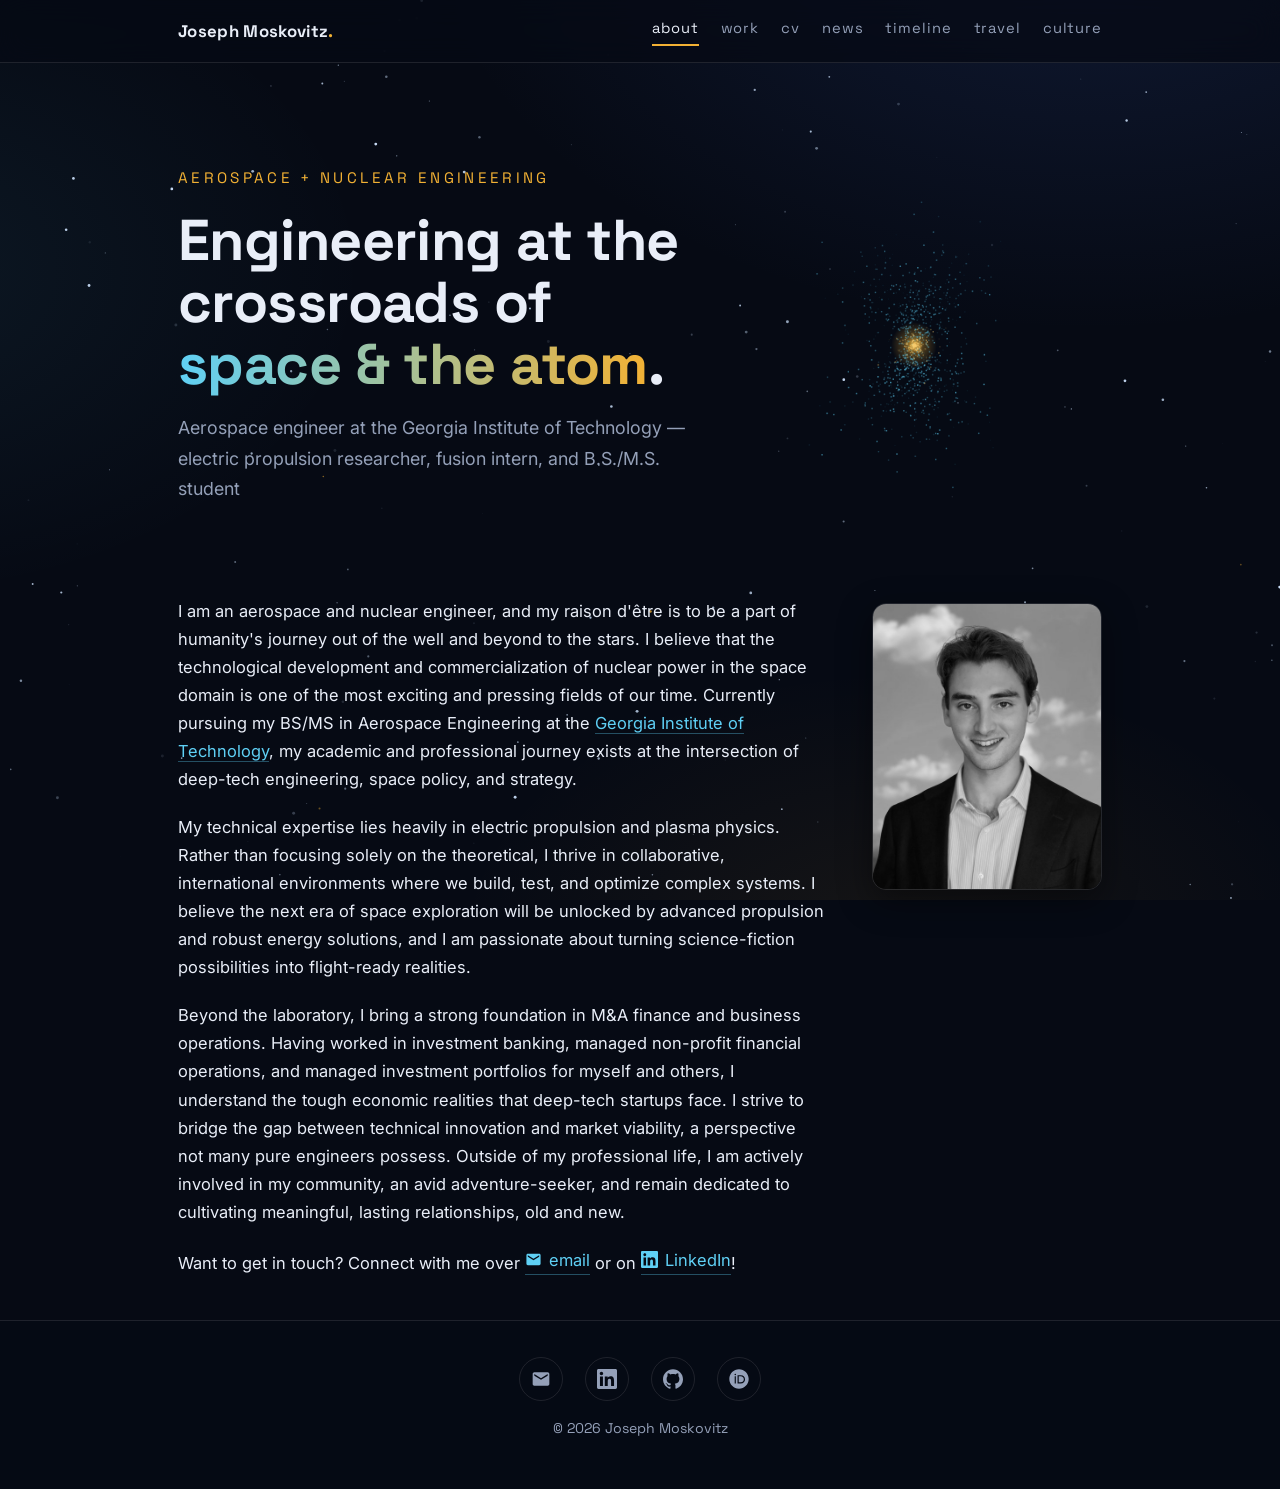
==== commit b446d8a2: "DPP update" ====
--- a/index.html
+++ b/index.html
@@ -15,6 +15,37 @@
     href="https://fonts.googleapis.com/css2?family=Space+Grotesk:wght@400;500;700&family=Inter:wght@400;500;600&display=swap"
     rel="stylesheet">
   <link rel="stylesheet" href="assets/style.css">
+  <script>
+    (function () {
+      if (location.hostname === "localhost" || location.hostname === "127.0.0.1" || location.protocol === "file:") {
+        function fix(h) {
+          if (!h) return h;
+          if (h === "/") return location.protocol === "file:" ? "index.html" : "/index.html";
+          if (h.startsWith("/") && !h.includes(".") && !h.startsWith("//")) {
+            return location.protocol === "file:" ? h.slice(1) + ".html" : h + ".html";
+          }
+          return h;
+        }
+        document.addEventListener("DOMContentLoaded", function () {
+          document.querySelectorAll(".site-nav a").forEach(function (a) {
+            var h = a.getAttribute("href");
+            var f = fix(h);
+            if (f !== h) a.setAttribute("href", f);
+          });
+        });
+        window.addEventListener("click", function (e) {
+          var a = e.target.closest("a");
+          if (!a) return;
+          var h = a.getAttribute("href");
+          var f = fix(h);
+          if (f !== h) {
+            e.preventDefault();
+            location.href = f;
+          }
+        }, true);
+      }
+    })();
+  </script>
 </head>
 
 <body>
@@ -110,7 +141,7 @@
     </div>
   </footer>
 
-  <script src="assets/site.js"></script>
+  <script src="assets/site.js?v=3"></script>
 </body>
 
 </html>
--- a/assets/style.css
+++ b/assets/style.css
@@ -2722,8 +2722,8 @@
   border: 1px solid rgba(255, 255, 255, 0.08);
   border-radius: 12px;
   overflow: hidden;
-  display: flex;
-  flex-direction: column;
+  position: relative;
+  height: 300px;
   transition: transform 0.2s, border-color 0.2s;
 }
 
@@ -2733,32 +2733,57 @@
 }
 
 .restaurant-map {
-  height: 200px;
+  position: absolute;
+  bottom: 15px;
+  right: 15px;
+  width: 140px;
+  height: 120px;
+  border-radius: 8px;
+  overflow: hidden;
+  border: 2px solid rgba(255, 255, 255, 0.15);
+  box-shadow: 0 4px 12px rgba(0,0,0,0.4);
+  z-index: 2;
+  transition: transform 0.2s ease;
+}
+
+.restaurant-card:hover .restaurant-map {
+  transform: scale(1.05);
+}
+
+.restaurant-info {
+  position: absolute;
+  bottom: 0;
+  left: 0;
   width: 100%;
-  background: #111a2c;
-}
-
-.restaurant-info {
-  padding: 1.2rem;
+  padding: 3.5rem 1.2rem 1.2rem;
+  padding-right: 170px;
+  background: linear-gradient(to top, rgba(13, 21, 38, 0.95) 0%, rgba(13, 21, 38, 0.85) 45%, transparent 100%);
+  z-index: 1;
 }
 
 .restaurant-info h3 {
   font-size: 1.2rem;
   color: #e6f6ff;
-  margin-bottom: 0.4rem;
+  margin-bottom: 0.2rem;
+  text-shadow: 0 2px 4px rgba(0,0,0,0.5);
 }
 
 .restaurant-location {
   font-size: 0.95rem;
-  color: #6a82a0;
+  color: #cbd5e1;
   display: block;
+  text-shadow: 0 1px 3px rgba(0,0,0,0.5);
 }
 
 .restaurant-preview {
+  position: absolute;
+  top: 0;
+  left: 0;
   width: 100%;
-  height: 200px;
+  height: 220px;
   background: #0d1526;
-  border-bottom: 1px solid var(--rule);
+  -webkit-mask-image: linear-gradient(to bottom, rgba(0,0,0,1) 50%, rgba(0,0,0,0) 100%);
+  mask-image: linear-gradient(to bottom, rgba(0,0,0,1) 50%, rgba(0,0,0,0) 100%);
 }
 
 .restaurant-preview img {
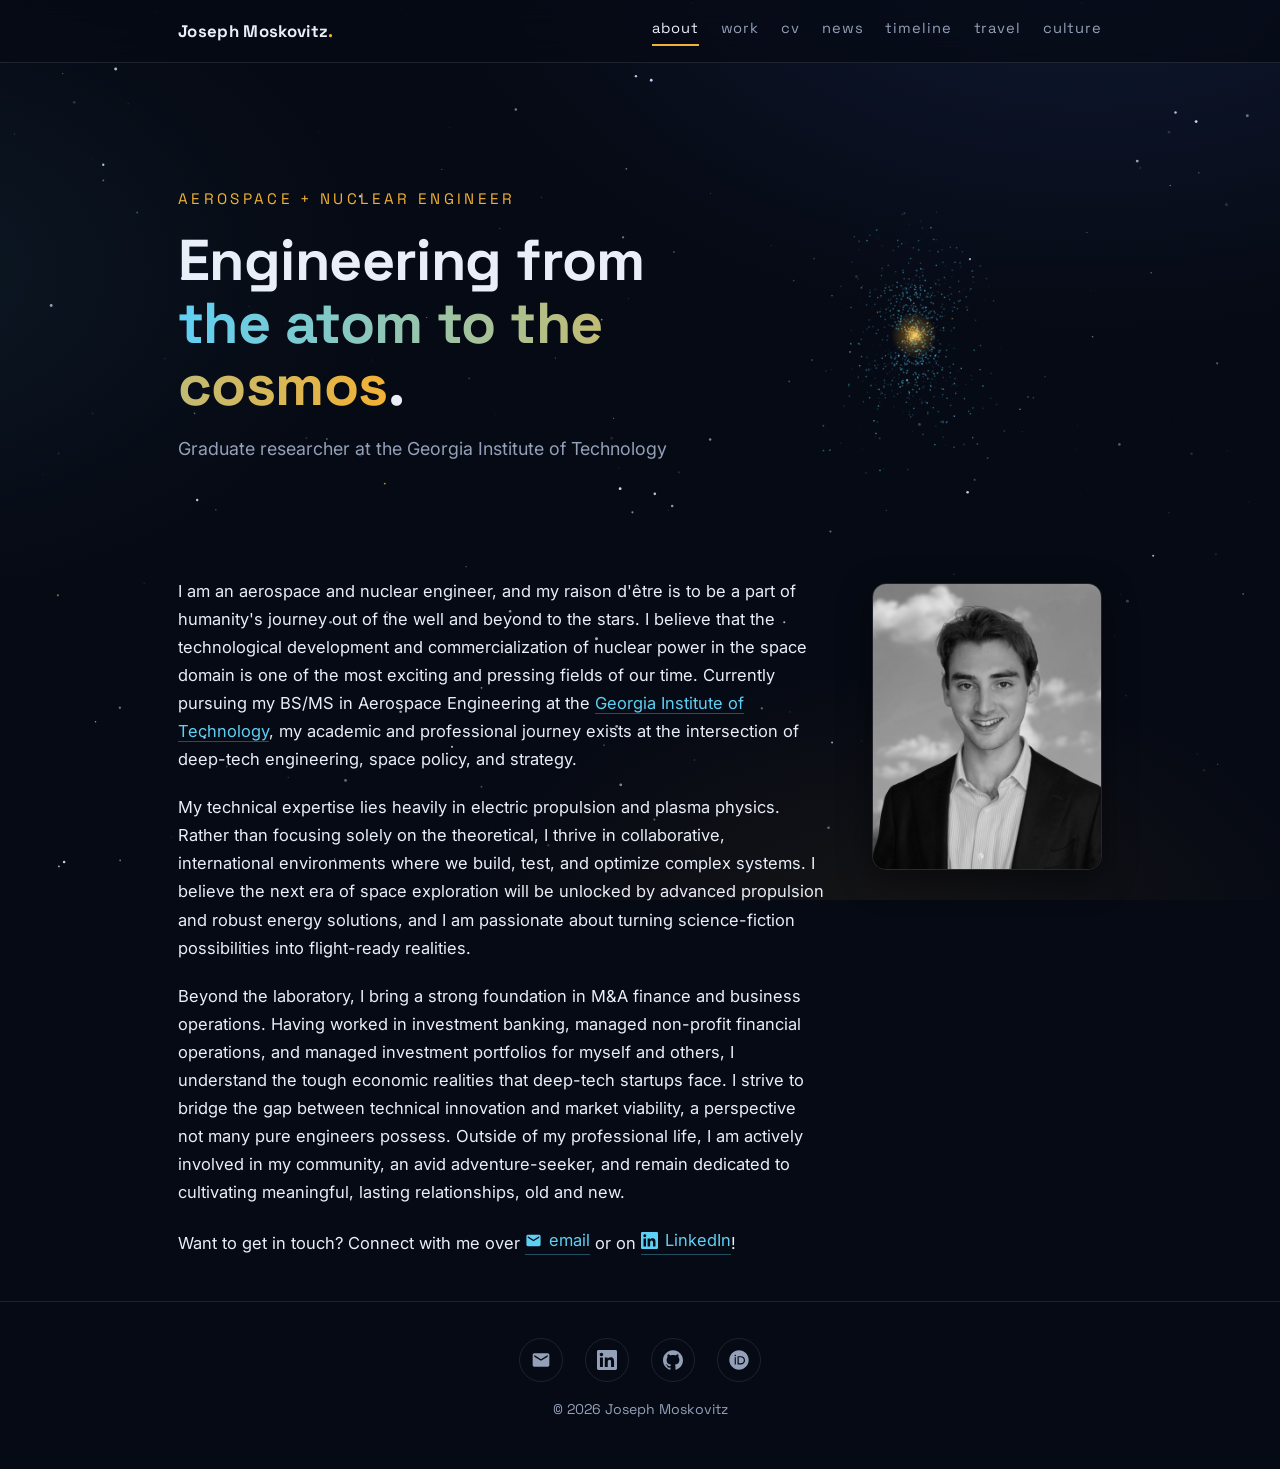
==== commit ca32b19e: "Add work pill toggle" ====
--- a/index.html
+++ b/index.html
@@ -69,10 +69,9 @@
   <main class="container">
     <section class="hero">
       <div>
-        <div class="tagline">Aerospace + Nuclear Engineering</div>
-        <h1>Engineering at the crossroads of <span class="grad">space&nbsp;&amp;&nbsp;the&nbsp;atom</span>.</h1>
-        <p class="sub">Aerospace engineer at the Georgia Institute of Technology — electric propulsion researcher,
-          fusion intern, and B.S./M.S. student</p>
+        <div class="tagline">Aerospace + Nuclear Engineer</div>
+        <h1>Engineering from <span class="grad">the atom to the cosmos</span>.</h1>
+        <p class="sub">Graduate researcher at the Georgia Institute of Technology <br></p>
       </div>
       <div class="cloud-wrap">
         <!-- electron probability cloud (1s core + 2p orbital), precesses and rotates on scroll — see assets/site.js -->
@@ -82,11 +81,25 @@
 
     <section class="about-grid reveal">
       <div class="prose">
-        <p>I am an aerospace and nuclear engineer, and my raison d'être is to be a part of humanity's journey out of the well and beyond to the stars. I believe that the technological development and commercialization of nuclear power in the space domain is one of the most exciting and pressing fields of our time. Currently pursuing my BS/MS in Aerospace Engineering at the <a href="https://www.gatech.edu/" target="_blank" rel="noopener">Georgia Institute of Technology</a>, my academic and professional journey exists at the intersection of deep-tech engineering, space policy, and strategy.</p>
+        <p>I am an aerospace and nuclear engineer, and my raison d'être is to be a part of humanity's journey out of the
+          well and beyond to the stars. I believe that the technological development and commercialization of nuclear
+          power in the space domain is one of the most exciting and pressing fields of our time. Currently pursuing my
+          BS/MS in Aerospace Engineering at the <a href="https://www.gatech.edu/" target="_blank" rel="noopener">Georgia
+            Institute of Technology</a>, my academic and professional journey exists at the intersection of deep-tech
+          engineering, space policy, and strategy.</p>
 
-        <p>My technical expertise lies heavily in electric propulsion and plasma physics. Rather than focusing solely on the theoretical, I thrive in collaborative, international environments where we build, test, and optimize complex systems. I believe the next era of space exploration will be unlocked by advanced propulsion and robust energy solutions, and I am passionate about turning science-fiction possibilities into flight-ready realities.</p>
+        <p>My technical expertise lies heavily in electric propulsion and plasma physics. Rather than focusing solely on
+          the theoretical, I thrive in collaborative, international environments where we build, test, and optimize
+          complex systems. I believe the next era of space exploration will be unlocked by advanced propulsion and
+          robust energy solutions, and I am passionate about turning science-fiction possibilities into flight-ready
+          realities.</p>
 
-        <p>Beyond the laboratory, I bring a strong foundation in M&amp;A finance and business operations. Having worked in investment banking, managed non-profit financial operations, and managed investment portfolios for myself and others, I understand the tough economic realities that deep-tech startups face. I strive to bridge the gap between technical innovation and market viability, a perspective not many pure engineers possess. Outside of my professional life, I am actively involved in my community, an avid adventure-seeker, and remain dedicated to cultivating meaningful, lasting relationships, old and new.</p>
+        <p>Beyond the laboratory, I bring a strong foundation in M&amp;A finance and business operations. Having worked
+          in investment banking, managed non-profit financial operations, and managed investment portfolios for myself
+          and others, I understand the tough economic realities that deep-tech startups face. I strive to bridge the gap
+          between technical innovation and market viability, a perspective not many pure engineers possess. Outside of
+          my professional life, I am actively involved in my community, an avid adventure-seeker, and remain dedicated
+          to cultivating meaningful, lasting relationships, old and new.</p>
 
         <p>Want to get in touch? Connect with me over
           <a class="icon-link" href="mailto:jam.gatech.ae@gmail.com" target="_blank" rel="noopener"><svg
@@ -144,4 +157,4 @@
   <script src="assets/site.js?v=3"></script>
 </body>
 
-</html>
+</html>
--- a/assets/style.css
+++ b/assets/style.css
@@ -373,6 +373,36 @@
   }
 }
 
+/* ---------- work page filter controls ---------- */
+.work-controls {
+  display: flex;
+  align-items: center;
+  margin: -14px 0 42px;
+  max-width: 100%;
+}
+
+.work-controls .seg-btn {
+  white-space: nowrap;
+}
+
+@media (max-width: 600px) {
+  .work-controls {
+    overflow-x: auto;
+    -webkit-overflow-scrolling: touch;
+    scrollbar-width: none;
+    padding-bottom: 4px;
+    margin: -14px 0 32px;
+  }
+
+  .work-controls::-webkit-scrollbar {
+    display: none;
+  }
+
+  .work-controls .seg-toggle {
+    flex-shrink: 0;
+  }
+}
+
 /* ---------- work + featured cards ---------- */
 .card-grid,
 .featured-grid {
@@ -1407,6 +1437,7 @@
 #tl-tip .tip-logo[src*="Allen"] {
   background: transparent !important;
 }
+
 .tl-org-logo img[src*="Allen"] {
   filter: brightness(0.65);
 }
@@ -2741,7 +2772,7 @@
   border-radius: 8px;
   overflow: hidden;
   border: 2px solid rgba(255, 255, 255, 0.15);
-  box-shadow: 0 4px 12px rgba(0,0,0,0.4);
+  box-shadow: 0 4px 12px rgba(0, 0, 0, 0.4);
   z-index: 2;
   transition: transform 0.2s ease;
 }
@@ -2765,14 +2796,14 @@
   font-size: 1.2rem;
   color: #e6f6ff;
   margin-bottom: 0.2rem;
-  text-shadow: 0 2px 4px rgba(0,0,0,0.5);
+  text-shadow: 0 2px 4px rgba(0, 0, 0, 0.5);
 }
 
 .restaurant-location {
   font-size: 0.95rem;
   color: #cbd5e1;
   display: block;
-  text-shadow: 0 1px 3px rgba(0,0,0,0.5);
+  text-shadow: 0 1px 3px rgba(0, 0, 0, 0.5);
 }
 
 .restaurant-preview {
@@ -2782,8 +2813,8 @@
   width: 100%;
   height: 220px;
   background: #0d1526;
-  -webkit-mask-image: linear-gradient(to bottom, rgba(0,0,0,1) 50%, rgba(0,0,0,0) 100%);
-  mask-image: linear-gradient(to bottom, rgba(0,0,0,1) 50%, rgba(0,0,0,0) 100%);
+  -webkit-mask-image: linear-gradient(to bottom, rgba(0, 0, 0, 1) 50%, rgba(0, 0, 0, 0) 100%);
+  mask-image: linear-gradient(to bottom, rgba(0, 0, 0, 1) 50%, rgba(0, 0, 0, 0) 100%);
 }
 
 .restaurant-preview img {
